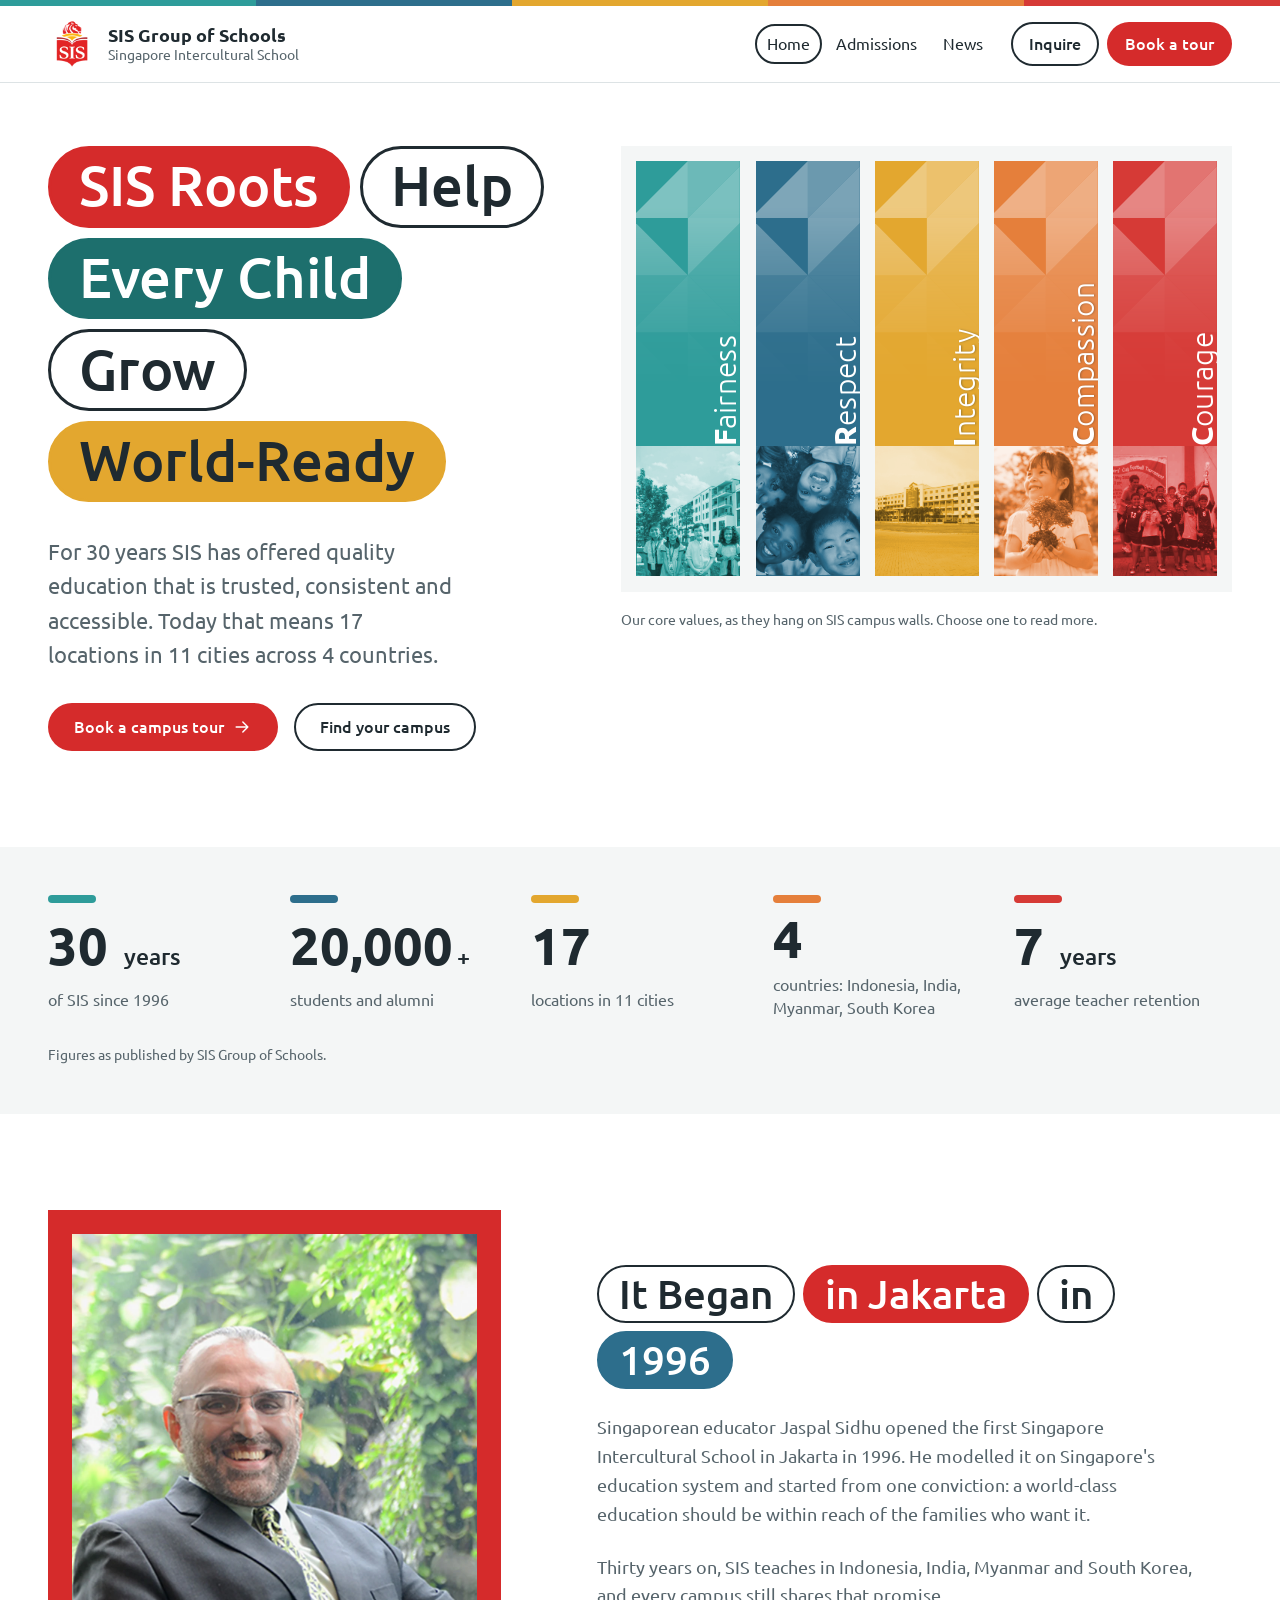
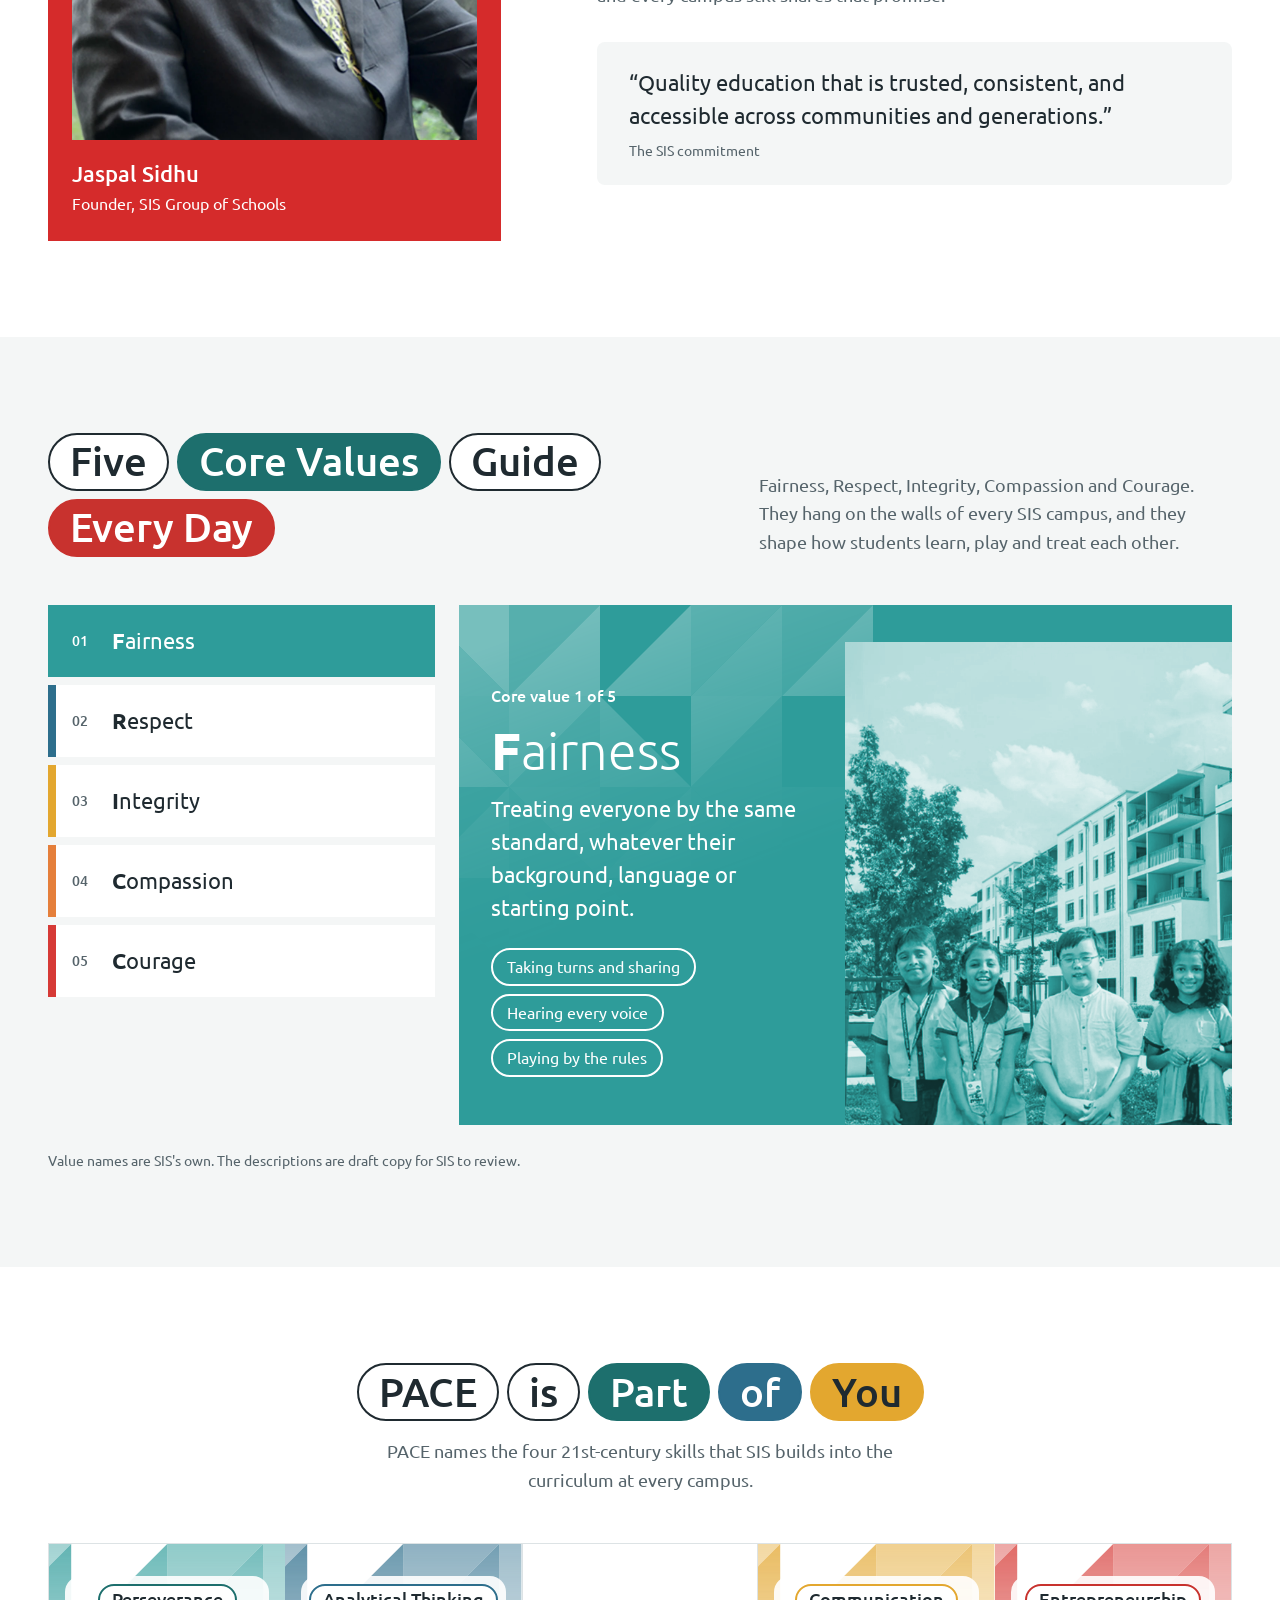
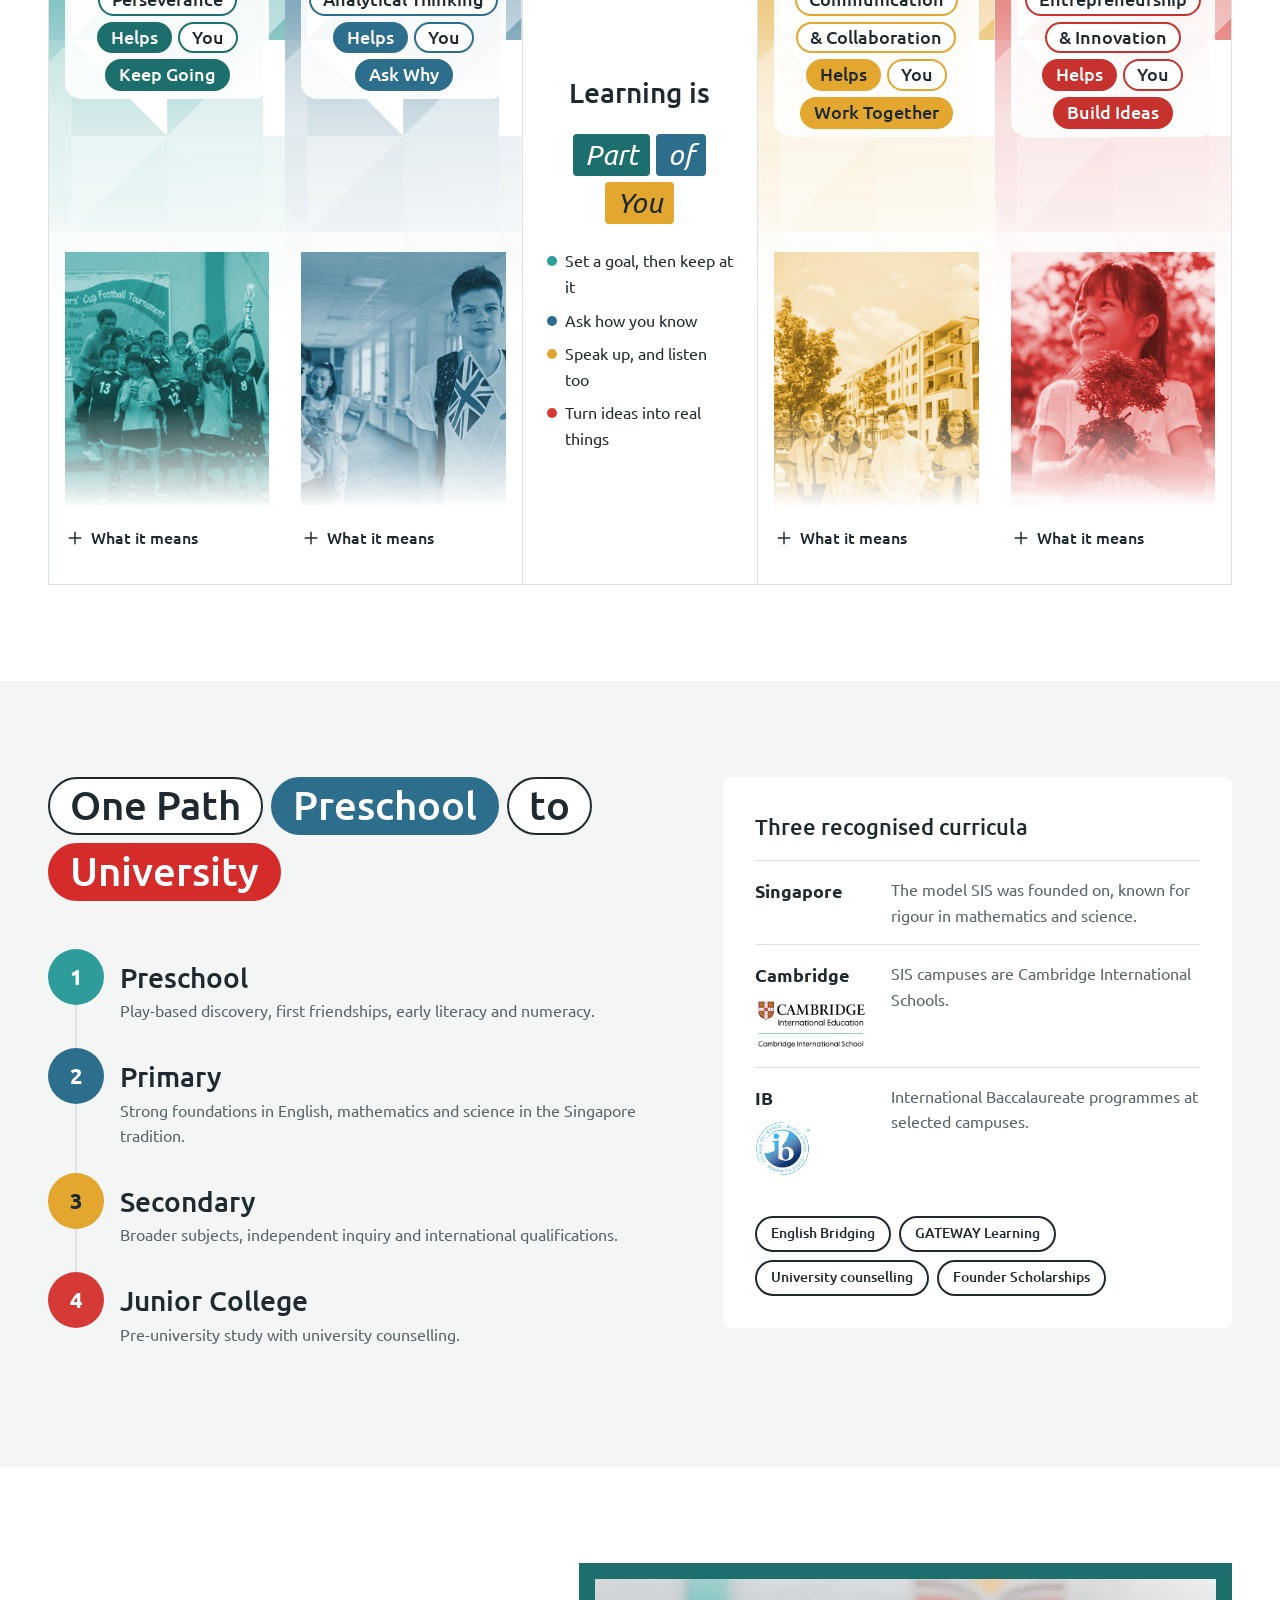
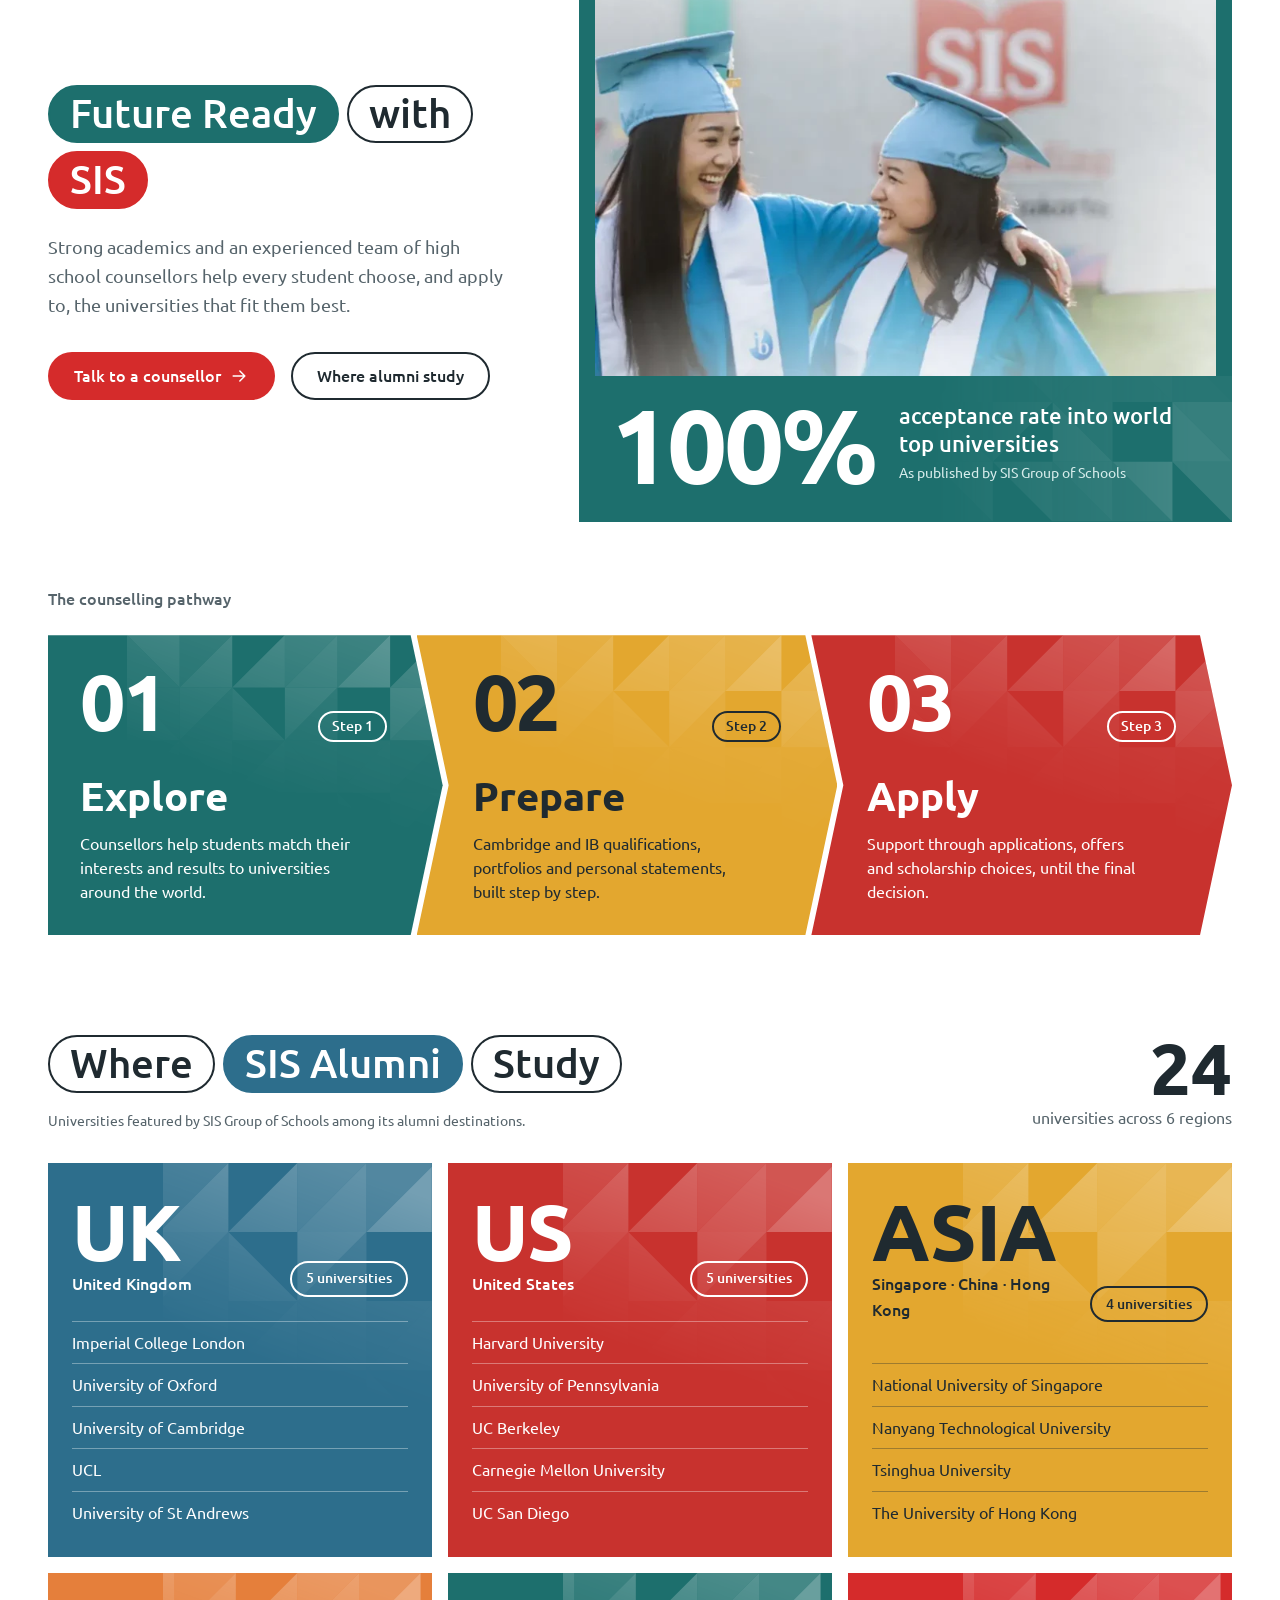
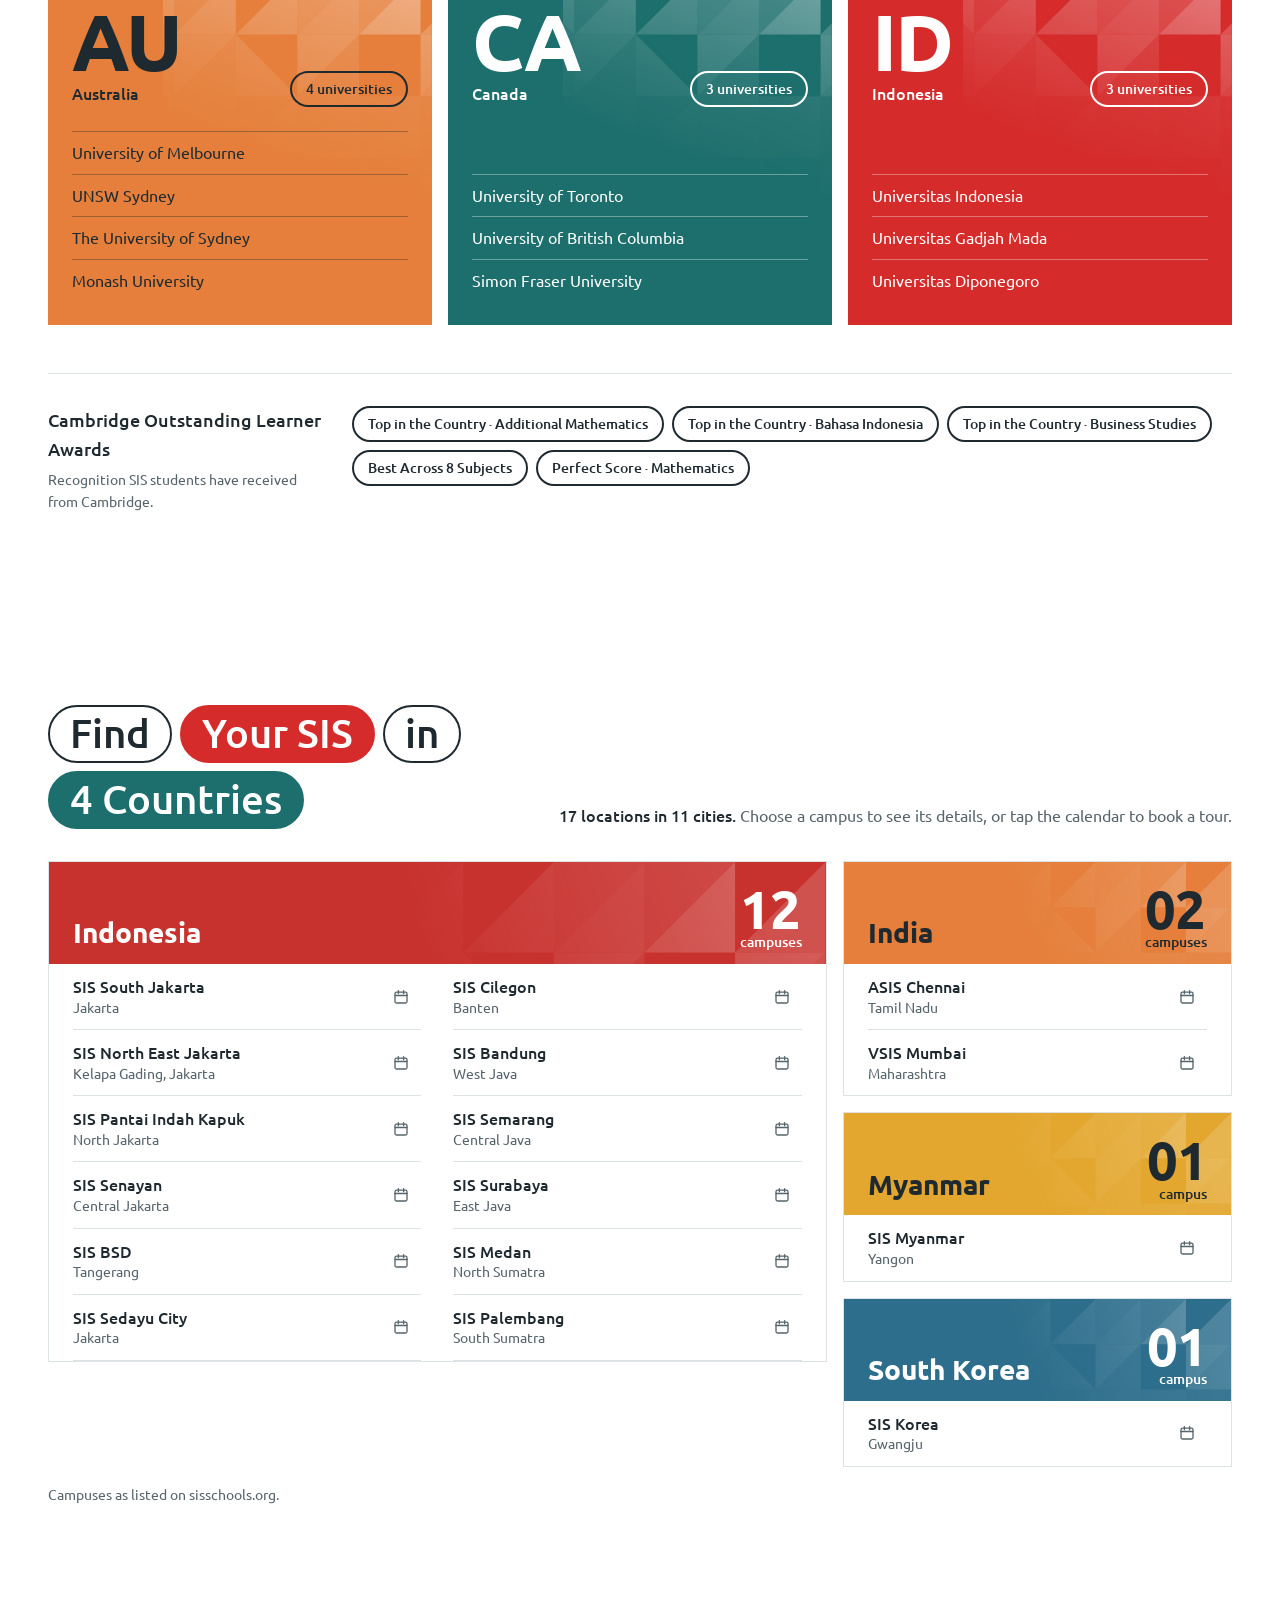
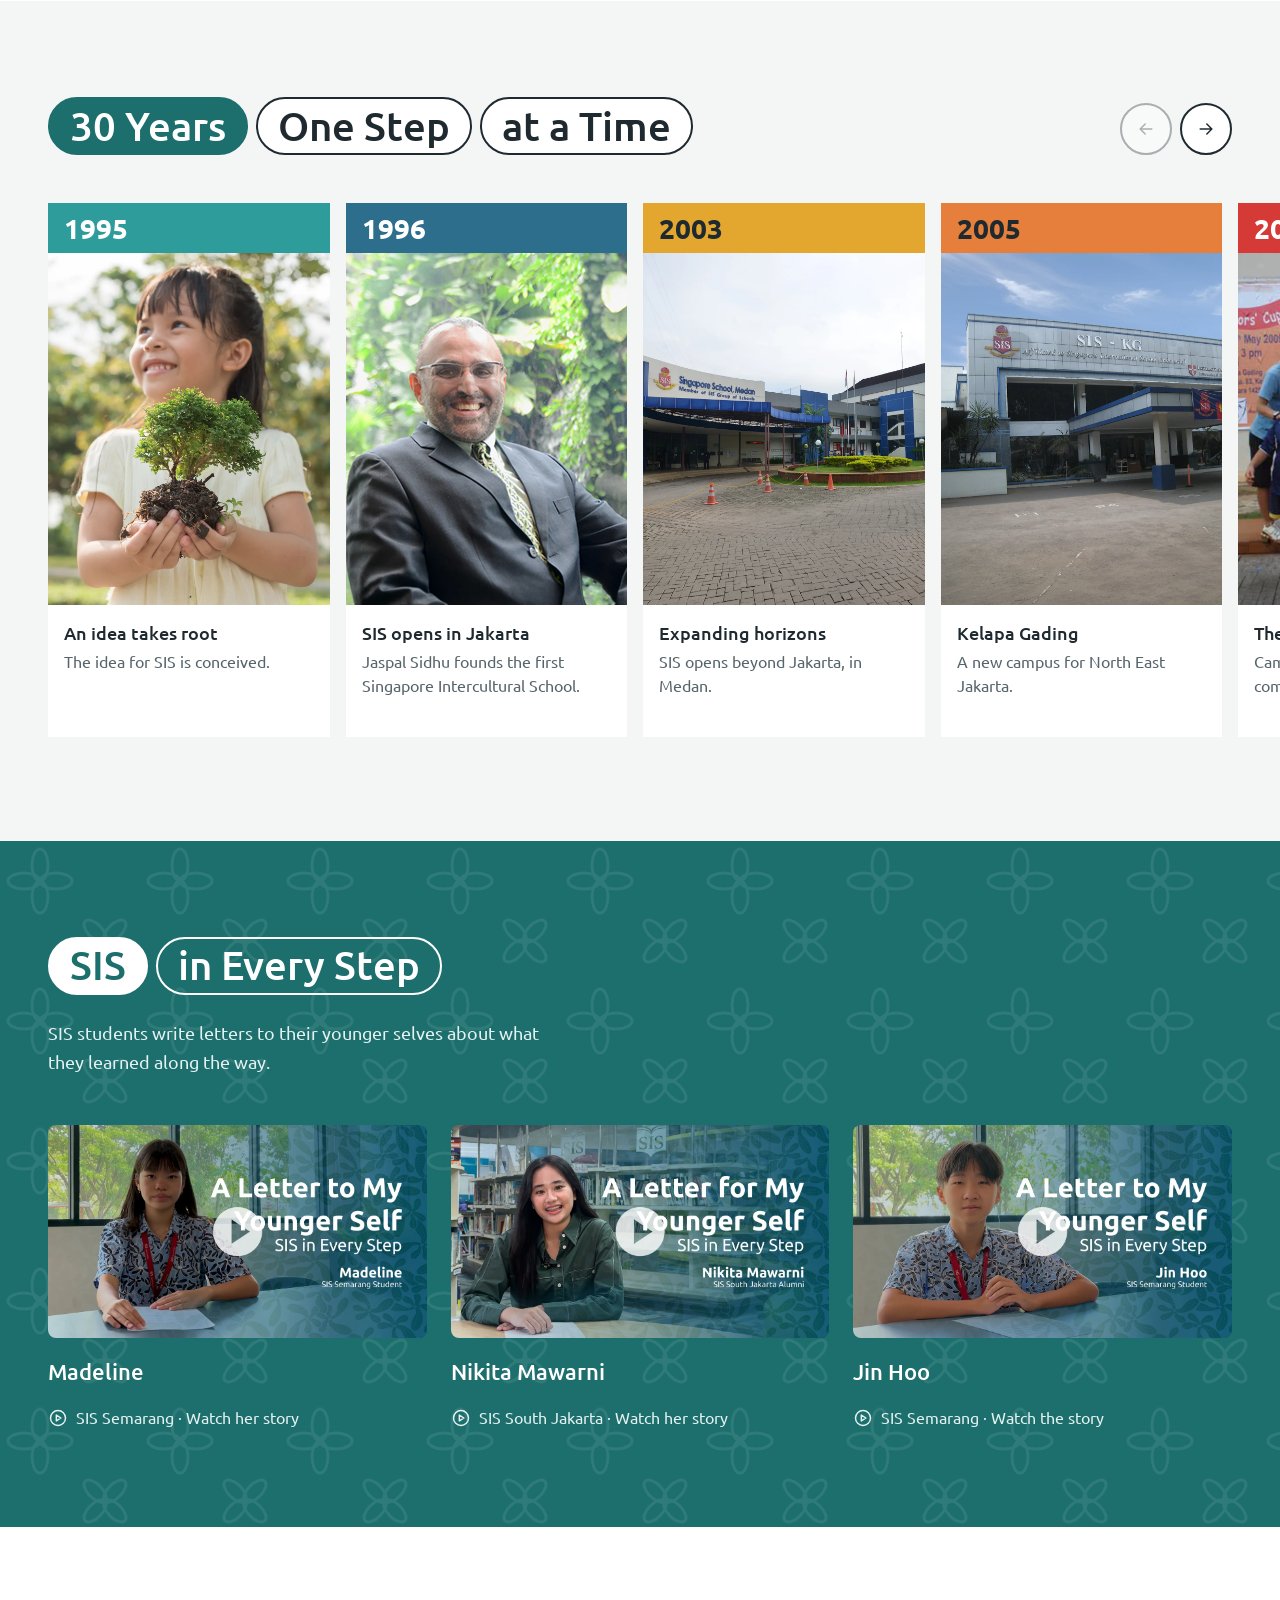
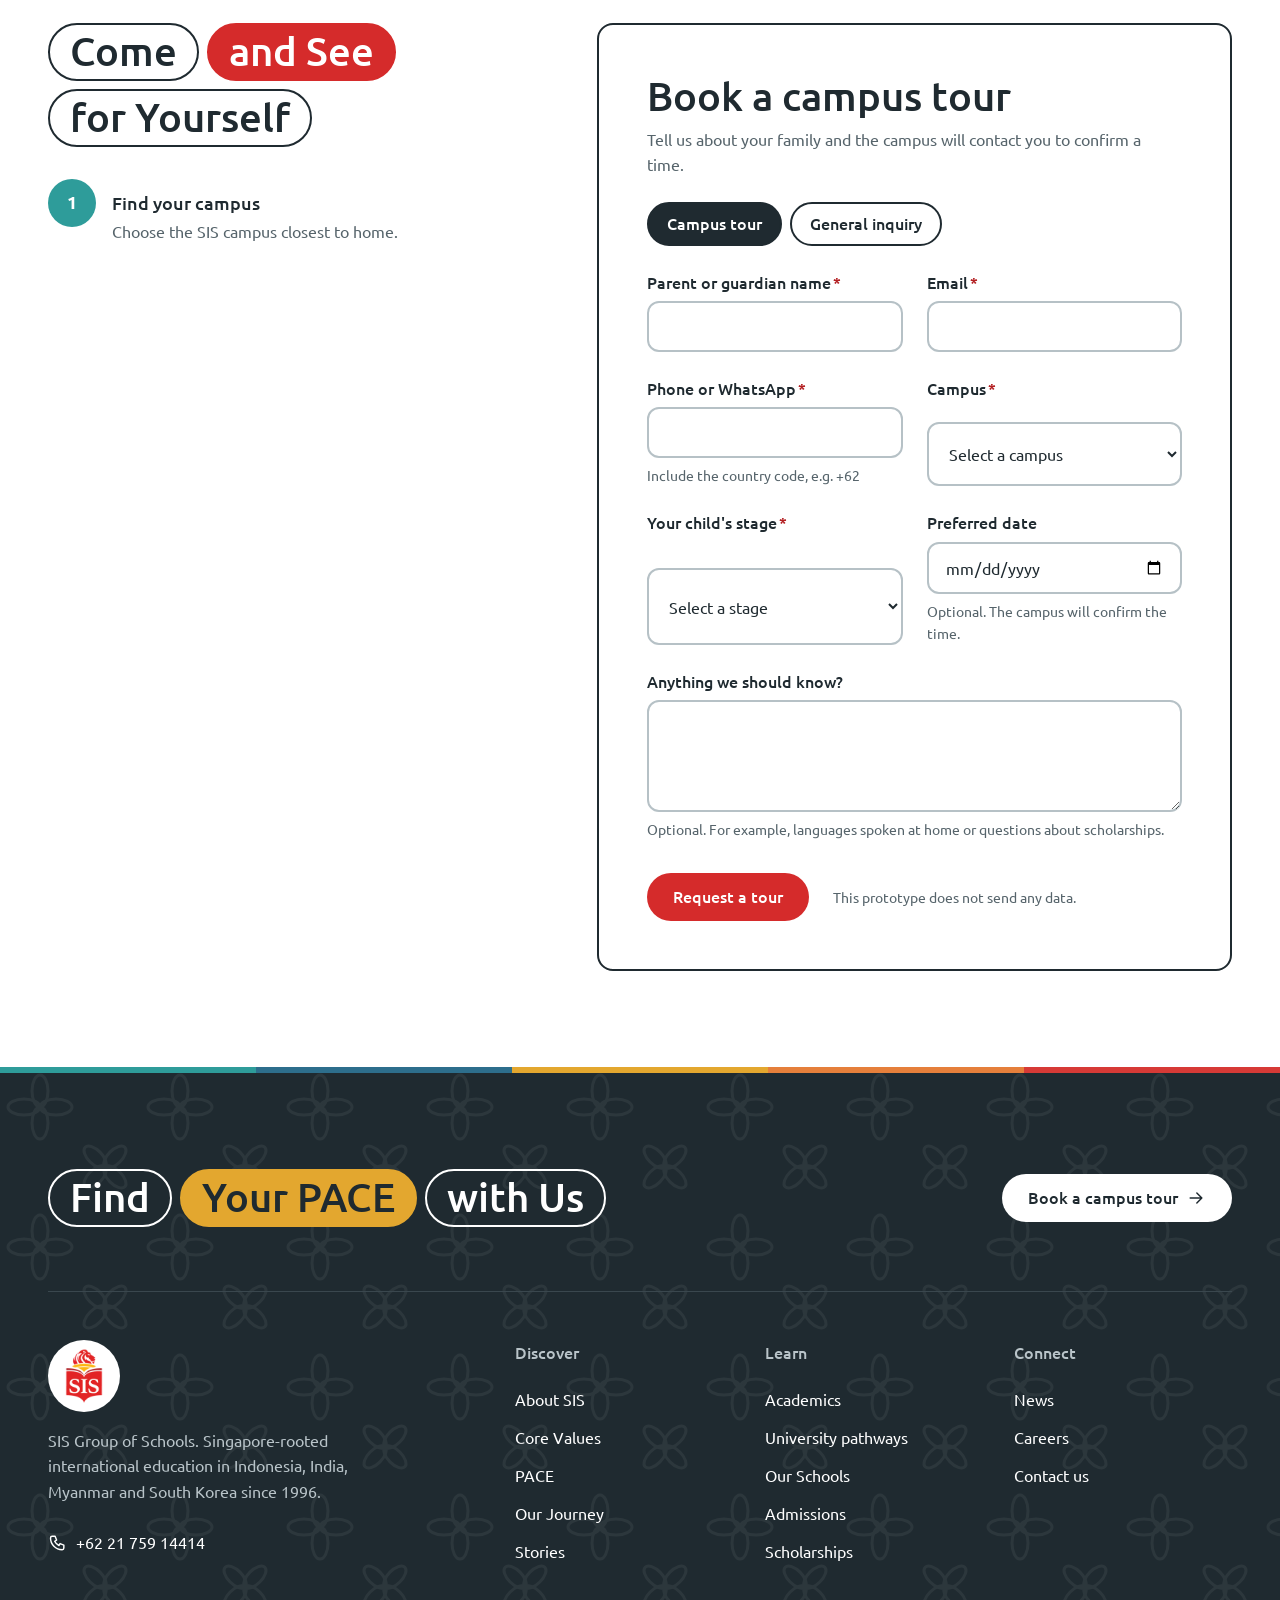
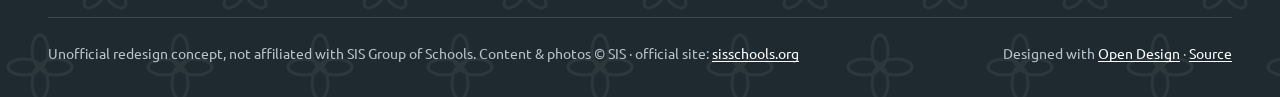
==== index.html @ 465a3dcc "SIS website redesign v2, designed with Open Design Static site exported from Open Design (https://gi" ====
<!doctype html>
<html lang="en"><head>
<meta charset="utf-8">
<meta name="robots" content="noindex">
<meta name="viewport" content="width=device-width, initial-scale=1">
<title>SIS Group of Schools · 30 years of Singapore-rooted learning</title>
<meta name="description" content="SIS Group of Schools: Singapore-rooted international education since 1996, across Indonesia, India, Myanmar and South Korea.">
<link rel="preconnect" href="https://fonts.googleapis.com">
<link rel="preconnect" href="https://fonts.gstatic.com" crossorigin="">
<link href="https://fonts.googleapis.com/css2?family=Ubuntu:wght@300;400;500;700&amp;display=swap" rel="stylesheet">
<link rel="stylesheet" href="assets/sis.css">
<link rel="stylesheet" href="assets/home.css">
</head>
<body class="no-js" data-page="home">
<a class="skip" href="#main">Skip to content</a>

<!-- defs: duotone filters, faceted mosaic, icons (one outlined family) -->
<svg width="0" height="0" style="position:absolute" aria-hidden="true" focusable="false">
  <defs>
    <filter id="duo-fairness" color-interpolation-filters="sRGB"><feColorMatrix type="matrix" values=".3 .59 .11 0 0 .3 .59 .11 0 0 .3 .59 .11 0 0 0 0 0 1 0"></feColorMatrix><feComponentTransfer><feFuncR type="table" tableValues="0.051 0.180 0.918"></feFuncR><feFuncG type="table" tableValues="0.171 0.612 0.961"></feFuncG><feFuncB type="table" tableValues="0.169 0.604 0.960"></feFuncB></feComponentTransfer></filter>
    <filter id="duo-respect" color-interpolation-filters="sRGB"><feColorMatrix type="matrix" values=".3 .59 .11 0 0 .3 .59 .11 0 0 .3 .59 .11 0 0 0 0 0 1 0"></feColorMatrix><feComponentTransfer><feFuncR type="table" tableValues="0.049 0.176 0.918"></feFuncR><feFuncG type="table" tableValues="0.121 0.431 0.943"></feFuncG><feFuncB type="table" tableValues="0.154 0.549 0.955"></feFuncB></feComponentTransfer></filter>
    <filter id="duo-integrity" color-interpolation-filters="sRGB"><feColorMatrix type="matrix" values=".3 .59 .11 0 0 .3 .59 .11 0 0 .3 .59 .11 0 0 0 0 0 1 0"></feColorMatrix><feComponentTransfer><feFuncR type="table" tableValues="0.249 0.890 0.989"></feFuncR><feFuncG type="table" tableValues="0.183 0.655 0.965"></feFuncG><feFuncB type="table" tableValues="0.052 0.184 0.918"></feFuncB></feComponentTransfer></filter>
    <filter id="duo-compassion" color-interpolation-filters="sRGB"><feColorMatrix type="matrix" values=".3 .59 .11 0 0 .3 .59 .11 0 0 .3 .59 .11 0 0 0 0 0 1 0"></feColorMatrix><feComponentTransfer><feFuncR type="table" tableValues="0.251 0.898 0.990"></feFuncR><feFuncG type="table" tableValues="0.139 0.498 0.950"></feFuncG><feFuncB type="table" tableValues="0.065 0.231 0.923"></feFuncB></feComponentTransfer></filter>
    <filter id="duo-courage" color-interpolation-filters="sRGB"><feColorMatrix type="matrix" values=".3 .59 .11 0 0 .3 .59 .11 0 0 .3 .59 .11 0 0 0 0 0 1 0"></feColorMatrix><feComponentTransfer><feFuncR type="table" tableValues="0.235 0.839 0.984"></feFuncR><feFuncG type="table" tableValues="0.064 0.227 0.923"></feFuncG><feFuncB type="table" tableValues="0.059 0.212 0.921"></feFuncB></feComponentTransfer></filter>
  </defs>
  <symbol id="facets" viewBox="0 0 240 160" preserveAspectRatio="xMidYMin slice">
    <polygon points="0,0 40,0 40,40" fill="currentColor" fill-opacity="0.87"></polygon>
    <polygon points="0,0 40,40 0,40" fill="currentColor" fill-opacity="0.62"></polygon>
    <polygon points="40,0 80,0 40,40" fill="currentColor" fill-opacity="0.48"></polygon>
    <polygon points="80,0 80,40 40,40" fill="currentColor" fill-opacity="0.83"></polygon>
    <polygon points="120,0 120,40 80,40" fill="currentColor" fill-opacity="0.77"></polygon>
    <polygon points="120,0 160,0 120,40" fill="currentColor" fill-opacity="0.59"></polygon>
    <polygon points="160,0 160,40 120,40" fill="currentColor" fill-opacity="0.73"></polygon>
    <polygon points="160,0 200,0 160,40" fill="currentColor" fill-opacity="0.50"></polygon>
    <polygon points="200,0 200,40 160,40" fill="currentColor" fill-opacity="0.96"></polygon>
    <polygon points="240,0 240,40 200,40" fill="currentColor" fill-opacity="0.62"></polygon>
    <polygon points="0,40 40,40 40,80" fill="currentColor" fill-opacity="0.59"></polygon>
    <polygon points="0,40 40,80 0,80" fill="currentColor" fill-opacity="0.78"></polygon>
    <polygon points="40,40 80,40 40,80" fill="currentColor" fill-opacity="0.74"></polygon>
    <polygon points="80,40 80,80 40,80" fill="currentColor" fill-opacity="0.48"></polygon>
    <polygon points="80,40 120,80 80,80" fill="currentColor" fill-opacity="0.65"></polygon>
    <polygon points="120,40 160,40 120,80" fill="currentColor" fill-opacity="0.79"></polygon>
    <polygon points="160,40 160,80 120,80" fill="currentColor" fill-opacity="0.44"></polygon>
    <polygon points="200,40 240,40 200,80" fill="currentColor" fill-opacity="0.77"></polygon>
    <polygon points="240,40 240,80 200,80" fill="currentColor" fill-opacity="0.62"></polygon>
    <polygon points="0,80 40,80 0,120" fill="currentColor" fill-opacity="0.29"></polygon>
    <polygon points="40,80 40,120 0,120" fill="currentColor" fill-opacity="0.51"></polygon>
    <polygon points="40,80 80,80 80,120" fill="currentColor" fill-opacity="0.52"></polygon>
    <polygon points="40,80 80,120 40,120" fill="currentColor" fill-opacity="0.40"></polygon>
    <polygon points="80,80 120,80 80,120" fill="currentColor" fill-opacity="0.37"></polygon>
    <polygon points="120,80 120,120 80,120" fill="currentColor" fill-opacity="0.52"></polygon>
    <polygon points="120,80 160,80 160,120" fill="currentColor" fill-opacity="0.42"></polygon>
    <polygon points="120,80 160,120 120,120" fill="currentColor" fill-opacity="0.44"></polygon>
    <polygon points="160,80 200,80 160,120" fill="currentColor" fill-opacity="0.34"></polygon>
    <polygon points="200,80 200,120 160,120" fill="currentColor" fill-opacity="0.36"></polygon>
    <polygon points="200,80 240,80 200,120" fill="currentColor" fill-opacity="0.27"></polygon>
    <polygon points="240,80 240,120 200,120" fill="currentColor" fill-opacity="0.23"></polygon>
    <polygon points="0,120 40,120 40,160" fill="currentColor" fill-opacity="0.22"></polygon>
    <polygon points="0,120 40,160 0,160" fill="currentColor" fill-opacity="0.17"></polygon>
    <polygon points="40,120 80,120 80,160" fill="currentColor" fill-opacity="0.24"></polygon>
    <polygon points="40,120 80,160 40,160" fill="currentColor" fill-opacity="0.29"></polygon>
    <polygon points="80,120 120,120 120,160" fill="currentColor" fill-opacity="0.13"></polygon>
    <polygon points="80,120 120,160 80,160" fill="currentColor" fill-opacity="0.21"></polygon>
    <polygon points="120,120 160,120 160,160" fill="currentColor" fill-opacity="0.18"></polygon>
    <polygon points="120,120 160,160 120,160" fill="currentColor" fill-opacity="0.26"></polygon>
    <polygon points="160,120 200,120 200,160" fill="currentColor" fill-opacity="0.15"></polygon>
    <polygon points="160,120 200,160 160,160" fill="currentColor" fill-opacity="0.27"></polygon>
    <polygon points="200,120 240,120 200,160" fill="currentColor" fill-opacity="0.26"></polygon>
    <polygon points="240,120 240,160 200,160" fill="currentColor" fill-opacity="0.18"></polygon>
  </symbol>
  <symbol id="i-arrow" viewBox="0 0 24 24"><path d="M5 12h14M13 6l6 6-6 6"></path></symbol>
  <symbol id="i-left" viewBox="0 0 24 24"><path d="M19 12H5M11 6l-6 6 6 6"></path></symbol>
  <symbol id="i-menu" viewBox="0 0 24 24"><path d="M4 7h16M4 12h16M4 17h16"></path></symbol>
  <symbol id="i-close" viewBox="0 0 24 24"><path d="M6 6l12 12M18 6L6 18"></path></symbol>
  <symbol id="i-plus" viewBox="0 0 24 24"><path d="M12 5v14M5 12h14"></path></symbol>
  <symbol id="i-search" viewBox="0 0 24 24"><circle cx="11" cy="11" r="6.5"></circle><path d="M20 20l-4.2-4.2"></path></symbol>
  <symbol id="i-play" viewBox="0 0 24 24"><circle cx="12" cy="12" r="9"></circle><path d="M10 8.5l5.5 3.5-5.5 3.5z"></path></symbol>
  <symbol id="i-alert" viewBox="0 0 24 24"><circle cx="12" cy="12" r="9"></circle><path d="M12 7.5v5.5M12 16.5v.01"></path></symbol>
  <symbol id="i-check" viewBox="0 0 24 24"><path d="M5 12.5l4.5 4.5L19 7.5"></path></symbol>
  <symbol id="i-phone" viewBox="0 0 24 24"><path d="M5 4h3.5l1.8 4.5-2.3 1.4a11 11 0 005.1 5.1l1.4-2.3L19 14.5V18a2 2 0 01-2 2A14 14 0 013 6a2 2 0 012-2z"></path></symbol>
  <symbol id="i-calendar" viewBox="0 0 24 24"><rect x="4" y="5.5" width="16" height="14.5" rx="2"></rect><path d="M4 10h16M8.5 3.5v4M15.5 3.5v4"></path></symbol>
  <symbol id="i-pin" viewBox="0 0 24 24"><path d="M12 21s-6.5-6-6.5-11a6.5 6.5 0 0113 0c0 5-6.5 11-6.5 11z"></path><circle cx="12" cy="10" r="2.3"></circle></symbol>
</svg>

<header class="site-header" id="top">
  <div class="stripe" aria-hidden="true"><span></span><span></span><span></span><span></span><span></span></div>
  <div class="wrap od-row bar">
    <a class="brand od-row od-fixed" href="#top" aria-label="SIS Group of Schools, home">
      <img src="assets/SIS-Logo-Website.png" width="150" height="150" alt="">
      <span class="od-stack" style="--od-gap:0">
        <span class="brand-name">SIS Group of Schools</span>
        <span class="brand-sub">Singapore Intercultural School</span>
      </span>
    </a>
    <span class="od-fill" aria-hidden="true"></span>
    <nav class="nav od-row" aria-label="Primary">
      <a href="index.html" data-nav="home">Home</a>
      <a href="admissions.html" data-nav="admissions">Admissions</a>
      <a href="news.html" data-nav="news">News</a>
    </nav>
    <div class="header-cta od-row od-fixed">
      <a class="btn btn-outline" href="contact.html">Inquire</a>
      <a class="btn btn-primary" href="#admissions" data-intent="tour">Book a tour</a>
      <button class="menu-btn" type="button" aria-label="Open menu" aria-expanded="false" aria-controls="drawer"><svg class="icon"><use href="#i-menu"></use></svg></button>
    </div>
  </div>
</header>

<div class="drawer" id="drawer" role="dialog" aria-modal="true" aria-label="Menu" hidden="">
  <button class="drawer-scrim" type="button" tabindex="-1" aria-label="Close menu"></button>
  <div class="drawer-panel">
    <div class="stripe" aria-hidden="true"><span></span><span></span><span></span><span></span><span></span></div>
    <div class="drawer-body">
      <div class="od-row">
        <span class="brand-name od-fill">Menu</span>
        <button class="icon-btn" type="button" data-close="" aria-label="Close menu"><svg class="icon"><use href="#i-close"></use></svg></button>
      </div>
      <nav aria-label="Mobile">
        <a href="index.html" data-nav="home">Home</a>
        <a href="admissions.html" data-nav="admissions">Admissions</a>
        <a href="news.html" data-nav="news">News</a>
        <a href="stories.html">Stories</a>
        <a href="scholarships.html">Scholarships</a>
        <a href="careers.html">Careers</a>
        <a href="contact.html">Contact</a>
      </nav>
      <div class="od-stack" style="--od-gap:12px">
        <a class="btn btn-primary" href="#admissions" data-intent="tour">Book a campus tour</a>
        <a class="btn btn-outline" href="contact.html">Make an inquiry</a>
      </div>
    </div>
  </div>
</div>

<main id="main">

  <!-- HERO: the campus facade -->
  <section class="hero" aria-labelledby="hero-title">
    <div class="wrap hero-grid">
      <div>
        
        <h1 id="hero-title" class="h-pills pills reveal" style="--d:1">
          <span class="pill f red">SIS Roots</span>
          <span class="pill o">Help</span>
          <span class="pill f fair">Every Child</span>
          <span class="pill o">Grow</span>
          <span class="pill f intg">World-Ready</span>
        </h1>
        <p class="intro reveal" style="--d:2">For 30 years SIS has offered quality education that is trusted, consistent and accessible. Today that means 17 locations in 11 cities across 4 countries.</p>
        <div class="hero-actions od-cluster reveal" style="--d:3">
          <a class="btn btn-primary" href="#admissions" data-intent="tour">Book a campus tour <svg class="icon" aria-hidden="true"><use href="#i-arrow"></use></svg></a>
          <a class="btn btn-outline" href="#campuses">Find your campus</a>
        </div>
      </div>
      <div>
        <nav class="facade" aria-label="Our five core values">
          <a class="banner" href="#values" data-c="fairness" data-value="fairness" style="--i:0"><svg class="facets" aria-hidden="true"><use href="#facets"></use></svg><span class="label"><b>F</b>airness</span><span class="shot"><img class="od-media od-media-cover duo" style="--od-ratio:4/5" src="assets/j-2021-expanding-to-india.webp" width="1080" height="1350" alt=""><img class="od-media od-media-cover color" style="--od-ratio:4/5" src="assets/j-2021-expanding-to-india.webp" width="1080" height="1350" alt=""></span></a>
          <a class="banner" href="#values" data-c="respect" data-value="respect" style="--i:1"><svg class="facets" aria-hidden="true"><use href="#facets"></use></svg><span class="label"><b>R</b>espect</span><span class="shot"><img class="od-media od-media-cover duo" style="--od-ratio:4/5" src="assets/n-international-school-students.webp" width="1928" height="1448" alt=""><img class="od-media od-media-cover color" style="--od-ratio:4/5" src="assets/n-international-school-students.webp" width="1928" height="1448" alt=""></span></a>
          <a class="banner" href="#values" data-c="integrity" data-value="integrity" style="--i:2"><svg class="facets" aria-hidden="true"><use href="#facets"></use></svg><span class="label"><b>I</b>ntegrity</span><span class="shot"><img class="od-media od-media-cover duo" style="--od-ratio:4/5" src="assets/j-2004-compassion.webp" width="1080" height="1350" alt=""><img class="od-media od-media-cover color" style="--od-ratio:4/5" src="assets/j-2004-compassion.webp" width="1080" height="1350" alt=""></span></a>
          <a class="banner" href="#values" data-c="compassion" data-value="compassion" style="--i:3"><svg class="facets" aria-hidden="true"><use href="#facets"></use></svg><span class="label"><b>C</b>ompassion</span><span class="shot"><img class="od-media od-media-cover duo" style="--od-ratio:4/5" src="assets/j-1995-conception.webp" width="1080" height="1350" alt=""><img class="od-media od-media-cover color" style="--od-ratio:4/5" src="assets/j-1995-conception.webp" width="1080" height="1350" alt=""></span></a>
          <a class="banner" href="#values" data-c="courage" data-value="courage" style="--i:4"><svg class="facets" aria-hidden="true"><use href="#facets"></use></svg><span class="label"><b>C</b>ourage</span><span class="shot"><img class="od-media od-media-cover duo" style="--od-ratio:4/5" src="assets/j-2007-first-sis-olympics.webp" width="1080" height="1350" alt=""><img class="od-media od-media-cover color" style="--od-ratio:4/5" src="assets/j-2007-first-sis-olympics.webp" width="1080" height="1350" alt=""></span></a>
        </nav>
        <p class="facade-cap">Our core values, as they hang on SIS campus walls. Choose one to read more.</p>
      </div>
    </div>
  </section>

  <!-- STATS -->
  <section class="stats" aria-label="SIS at a glance">
    <div class="wrap">
      <div class="od-grid">
        <div class="stat od-stat reveal" data-c="fairness"><span class="bar"></span><span class="stat-num">30 <small>years</small></span><span class="stat-label">of SIS since 1996</span></div>
        <div class="stat od-stat reveal" data-c="respect" style="--d:1"><span class="bar"></span><span class="stat-num">20,000<small>+</small></span><span class="stat-label">students and alumni</span></div>
        <div class="stat od-stat reveal" data-c="integrity" style="--d:2"><span class="bar"></span><span class="stat-num">17</span><span class="stat-label">locations in 11 cities</span></div>
        <div class="stat od-stat reveal" data-c="compassion" style="--d:3"><span class="bar"></span><span class="stat-num">4</span><span class="stat-label">countries: Indonesia, India, Myanmar, South Korea</span></div>
        <div class="stat od-stat reveal" data-c="courage" style="--d:4"><span class="bar"></span><span class="stat-num">7 <small>years</small></span><span class="stat-label">average teacher retention</span></div>
      </div>
      <p class="stats-note">Figures as published by SIS Group of Schools.</p>
    </div>
  </section>

  <!-- STORY -->
  <section class="section story" id="story" aria-labelledby="story-title">
    <div class="wrap story-grid">
      <figure class="founder reveal">
        <img class="od-media" src="assets/j-1996-jaspal-sidhu.webp" width="1080" height="1350" alt="SIS founder Jaspal Sidhu" loading="lazy">
        <figcaption><b>Jaspal Sidhu</b>Founder, SIS Group of Schools</figcaption>
      </figure>
      <div>
        <h2 id="story-title" class="h-sub pills reveal">
          <span class="pill o">It Began</span>
          <span class="pill f red">in Jakarta</span>
          <span class="pill o">in</span>
          <span class="pill f resp">1996</span>
        </h2>
        <p class="reveal" style="--d:1">Singaporean educator Jaspal Sidhu opened the first Singapore Intercultural School in Jakarta in 1996. He modelled it on Singapore's education system and started from one conviction: a world-class education should be within reach of the families who want it.</p>
        <p class="reveal" style="--d:2">Thirty years on, SIS teaches in Indonesia, India, Myanmar and South Korea, and every campus still shares that promise.</p>
        <blockquote class="quote reveal" style="--d:3">“Quality education that is trusted, consistent, and accessible across communities and generations.”<cite>The SIS commitment</cite></blockquote>
      </div>
    </div>
  </section>

  <!-- CORE VALUES -->
  <section class="section values" id="values" aria-labelledby="values-title">
    <div class="wrap">
      <div class="values-head">
        <h2 id="values-title" class="h-sub pills reveal">
          <span class="pill o">Five</span>
          <span class="pill f fair">Core Values</span>
          <span class="pill o">Guide</span>
          <span class="pill f cour">Every Day</span>
        </h2>
        <p class="reveal" style="--d:1">Fairness, Respect, Integrity, Compassion and Courage. They hang on the walls of every SIS campus, and they shape how students learn, play and treat each other.</p>
      </div>
      <div class="values-body">
        <div class="vtabs" role="tablist" aria-label="Core values" aria-orientation="vertical">
          <button class="vtab" role="tab" id="t-fairness" data-c="fairness" data-value="fairness" aria-controls="vpanel" aria-selected="true"><span class="n">01</span><span><b>F</b>airness</span></button>
          <button class="vtab" role="tab" id="t-respect" data-c="respect" data-value="respect" aria-controls="vpanel" aria-selected="false" tabindex="-1"><span class="n">02</span><span><b>R</b>espect</span></button>
          <button class="vtab" role="tab" id="t-integrity" data-c="integrity" data-value="integrity" aria-controls="vpanel" aria-selected="false" tabindex="-1"><span class="n">03</span><span><b>I</b>ntegrity</span></button>
          <button class="vtab" role="tab" id="t-compassion" data-c="compassion" data-value="compassion" aria-controls="vpanel" aria-selected="false" tabindex="-1"><span class="n">04</span><span><b>C</b>ompassion</span></button>
          <button class="vtab" role="tab" id="t-courage" data-c="courage" data-value="courage" aria-controls="vpanel" aria-selected="false" tabindex="-1"><span class="n">05</span><span><b>C</b>ourage</span></button>
        </div>
        <div class="vpanel" id="vpanel" role="tabpanel" aria-labelledby="t-fairness" tabindex="0" data-c="fairness">
          <svg class="facets" aria-hidden="true"><use href="#facets"></use></svg>
          <div class="vtext">
            <p class="kicker" data-v="kicker">Core value 1 of 5</p>
            <h3 data-v="title"><b>F</b>airness</h3>
            <p class="body" data-v="body"></p>
            <ul data-v="looks" aria-label="What it looks like"></ul>
          </div>
          <div class="vphoto"><img class="od-media od-media-cover duo" data-v="img" style="--od-ratio:4/5" src="assets/j-2021-expanding-to-india.webp" width="1080" height="1350" alt=""></div>
        </div>
      </div>
      <p class="copy-note">Value names are SIS's own. The descriptions are draft copy for SIS to review.</p>
    </div>
  </section>

  <!-- PACE: the Feelings wall, applied to learning outcomes -->
  <section class="section" id="pace" aria-labelledby="pace-title">
    <div class="wrap">
      <div class="pace-head">
        <h2 id="pace-title" class="h-sub pills reveal" style="justify-content:center">
          <span class="pill o">PACE</span>
          <span class="pill o">is</span>
          <span class="pill f fair">Part</span>
          <span class="pill f resp">of</span>
          <span class="pill f intg">You</span>
        </h2>
        <p class="reveal" style="--d:1">PACE names the four 21st-century skills that SIS builds into the curriculum at every campus.</p>
      </div>

      <div class="wall">
        <article class="wcol reveal" data-c="fairness">
          <svg class="facets" aria-hidden="true"><use href="#facets"></use></svg>
          <h3 class="pills"><span class="pill o">Perseverance</span><span class="pill f">Helps</span><span class="pill o">You</span><span class="pill f">Keep Going</span></h3>
          <figure><img class="od-media od-media-cover duo" style="--od-ratio:4/5" src="assets/j-2007-first-sis-olympics.webp" width="1080" height="1350" alt="SIS students celebrating with a football trophy" loading="lazy"></figure>
          <details><summary><svg class="icon" aria-hidden="true"><use href="#i-plus"></use></svg>What it means</summary><p>Students set goals, work steadily towards them and use feedback to improve.</p></details>
        </article>
        <article class="wcol reveal" data-c="respect" style="--d:1">
          <svg class="facets" aria-hidden="true"><use href="#facets"></use></svg>
          <h3 class="pills"><span class="pill o">Analytical Thinking</span><span class="pill f">Helps</span><span class="pill o">You</span><span class="pill f">Ask Why</span></h3>
          <figure><img class="od-media od-media-cover duo" style="--od-ratio:4/5" src="assets/n-cambridge-curriculum.webp" width="1928" height="1448" alt="A student holding a small flag in a school corridor" loading="lazy"></figure>
          <details><summary><svg class="icon" aria-hidden="true"><use href="#i-plus"></use></svg>What it means</summary><p>Students weigh different perspectives, then test their ideas against evidence.</p></details>
        </article>
        <div class="wcenter reveal" style="--d:2">
          <p class="title">Learning is</p>
          <p class="pills"><span class="pill f fair">Part</span><span class="pill f resp">of</span><span class="pill f intg">You</span></p>
          <ul>
            <li data-c="fairness"><i></i>Set a goal, then keep at it</li>
            <li data-c="respect"><i></i>Ask how you know</li>
            <li data-c="integrity"><i></i>Speak up, and listen too</li>
            <li data-c="courage"><i></i>Turn ideas into real things</li>
          </ul>
        </div>
        <article class="wcol reveal" data-c="integrity" style="--d:3">
          <svg class="facets" aria-hidden="true"><use href="#facets"></use></svg>
          <h3 class="pills"><span class="pill o">Communication</span><span class="pill o">&amp; Collaboration</span><span class="pill f">Helps</span><span class="pill o">You</span><span class="pill f">Work Together</span></h3>
          <figure><img class="od-media od-media-cover duo" style="--od-ratio:4/5" src="assets/j-2021-expanding-to-india.webp" width="1080" height="1350" alt="Four SIS students standing together outside their campus" loading="lazy"></figure>
          <details><summary><svg class="icon" aria-hidden="true"><use href="#i-plus"></use></svg>What it means</summary><p>Students express ideas clearly, in more than one language, and contribute to a team.</p></details>
        </article>
        <article class="wcol reveal" data-c="courage" style="--d:4">
          <svg class="facets" aria-hidden="true"><use href="#facets"></use></svg>
          <h3 class="pills"><span class="pill o">Entrepreneurship</span><span class="pill o">&amp; Innovation</span><span class="pill f">Helps</span><span class="pill o">You</span><span class="pill f">Build Ideas</span></h3>
          <figure><img class="od-media od-media-cover duo" style="--od-ratio:4/5" src="assets/j-1995-conception.webp" width="1080" height="1350" alt="A young student holding a small tree in her hands" loading="lazy"></figure>
          <details><summary><svg class="icon" aria-hidden="true"><use href="#i-plus"></use></svg>What it means</summary><p>Students use design thinking to spot real problems and prototype solutions.</p></details>
        </article>
      </div>
    </div>
  </section>

  <!-- ACADEMICS -->
  <section class="section acad" id="academics" aria-labelledby="acad-title">
    <div class="wrap acad-grid">
      <div>
        <h2 id="acad-title" class="h-sub pills reveal">
          <span class="pill o">One Path</span>
          <span class="pill f resp">Preschool</span>
          <span class="pill o">to</span>
          <span class="pill f red">University</span>
        </h2>
        <ol class="path">
          <li class="reveal" data-c="fairness"><span class="dot">1</span><div><h3>Preschool</h3><p>Play-based discovery, first friendships, early literacy and numeracy.</p></div></li>
          <li class="reveal" data-c="respect" style="--d:1"><span class="dot">2</span><div><h3>Primary</h3><p>Strong foundations in English, mathematics and science in the Singapore tradition.</p></div></li>
          <li class="reveal" data-c="integrity" style="--d:2"><span class="dot">3</span><div><h3>Secondary</h3><p>Broader subjects, independent inquiry and international qualifications.</p></div></li>
          <li class="reveal" data-c="courage" style="--d:3"><span class="dot">4</span><div><h3>Junior College</h3><p>Pre-university study with university counselling.</p></div></li>
        </ol>
      </div>
      <div class="curric reveal" style="--d:2">
        <h3>Three recognised curricula</h3>
        <dl>
          <div class="row"><dt>Singapore</dt><dd>The model SIS was founded on, known for rigour in mathematics and science.</dd></div>
          <div class="row"><dt><span>Cambridge</span><img class="mark" src="assets/logo-cambridge.png" width="615" height="290" alt="Cambridge International School" loading="lazy"></dt><dd>SIS campuses are Cambridge International Schools.</dd></div>
          <div class="row"><dt><span>IB</span><img class="mark mark-ib" src="assets/logo-ib.png" width="396" height="388" alt="IB World School" loading="lazy"></dt><dd>International Baccalaureate programmes at selected campuses.</dd></div>
        </dl>
        <div class="chips od-cluster">
          <span class="chip">English Bridging</span>
          <span class="chip">GATEWAY Learning</span>
          <span class="chip">University counselling</span>
          <span class="chip">Founder Scholarships</span>
        </div>
      </div>
    </div>
  </section>

  <!-- UNIVERSITY -->
  <section class="section" id="university" aria-labelledby="uni-title">
    <div class="wrap">
      <div class="uni-top">
        <div>
          <h2 id="uni-title" class="h-sub pills reveal">
            <span class="pill f fair">Future Ready</span>
            <span class="pill o">with</span>
            <span class="pill f red">SIS</span>
          </h2>
          <p class="intro reveal" style="--d:1">Strong academics and an experienced team of high school counsellors help every student choose, and apply to, the universities that fit them best.</p>
          <div class="uni-actions od-cluster reveal" style="--d:2">
            <a class="btn btn-primary" href="contact.html">Talk to a counsellor <svg class="icon" aria-hidden="true"><use href="#i-arrow"></use></svg></a>
            <a class="btn btn-outline" href="#uni-destinations">Where alumni study</a>
          </div>
        </div>
        <figure class="grad-poster reveal" style="--d:1">
          <div class="photo">
            <img class="od-media" src="assets/grads.webp" width="783" height="500" alt="Two SIS graduates in caps and gowns laughing together at graduation" loading="lazy">
          </div>
          <figcaption class="band">
            <svg class="facets" aria-hidden="true"><use href="#facets"></use></svg>
            <span class="num">100%</span>
            <span class="cap od-stack"><b>acceptance rate into world top universities</b><small>As published by SIS Group of Schools</small></span>
          </figcaption>
        </figure>
      </div>

      <div class="uni-path">
        <p class="uni-path-head reveal">The counselling pathway</p>
        <ol class="uni-steps">
          <li class="reveal" data-c="fairness"><svg class="facets" aria-hidden="true"><use href="#facets"></use></svg><div class="top"><span class="n" aria-hidden="true">01</span><span class="k">Step 1</span></div><h3>Explore</h3><p>Counsellors help students match their interests and results to universities around the world.</p></li>
          <li class="reveal" data-c="integrity" style="--d:1"><svg class="facets" aria-hidden="true"><use href="#facets"></use></svg><div class="top"><span class="n" aria-hidden="true">02</span><span class="k">Step 2</span></div><h3>Prepare</h3><p>Cambridge and IB qualifications, portfolios and personal statements, built step by step.</p></li>
          <li class="reveal" data-c="courage" style="--d:2"><svg class="facets" aria-hidden="true"><use href="#facets"></use></svg><div class="top"><span class="n" aria-hidden="true">03</span><span class="k">Step 3</span></div><h3>Apply</h3><p>Support through applications, offers and scholarship choices, until the final decision.</p></li>
        </ol>
      </div>

      <div class="dest" id="uni-destinations">
        <div class="dest-head">
          <div>
            <h3 class="h-sub pills reveal">
              <span class="pill o">Where</span>
              <span class="pill f resp">SIS Alumni</span>
              <span class="pill o">Study</span>
            </h3>
            <p class="reveal" style="--d:1">Universities featured by SIS Group of Schools among its alumni destinations.</p>
          </div>
          <div class="dest-total od-stat reveal" style="--d:2">
            <span class="num" id="uni-total"></span>
            <span class="cap" id="uni-total-cap"></span>
          </div>
        </div>
        <ul class="regions" id="uni-regions"></ul>
      </div>

      <div class="awards reveal">
        <div>
          <h3>Cambridge Outstanding Learner Awards</h3>
          <p>Recognition SIS students have received from Cambridge.</p>
        </div>
        <div class="chips od-cluster" style="margin:0">
          <span class="chip">Top in the Country · Additional Mathematics</span>
          <span class="chip">Top in the Country · Bahasa Indonesia</span>
          <span class="chip">Top in the Country · Business Studies</span>
          <span class="chip">Best Across 8 Subjects</span>
          <span class="chip">Perfect Score · Mathematics</span>
        </div>
      </div>
    </div>
  </section>

  <!-- CAMPUSES -->
  <section class="section" id="campuses" aria-labelledby="camp-title">
    <div class="wrap">
      <div class="dir-head">
        <h2 id="camp-title" class="h-sub pills reveal">
          <span class="pill o">Find</span>
          <span class="pill f red">Your SIS</span>
          <span class="pill o">in</span>
          <span class="pill f fair">4 Countries</span>
        </h2>
        <p class="reveal"><b>17 locations in 11 cities.</b> Choose a campus to see its details, or tap the calendar to book a tour.</p>
      </div>
      <div class="dir" id="campus-grid"></div>
      <p class="dir-note">Campuses as listed on sisschools.org.</p>
    </div>
  </section>

  <!-- JOURNEY -->
  <section class="section journey" id="journey" aria-labelledby="journey-title">
    <div class="wrap journey-head">
      <h2 id="journey-title" class="h-sub pills reveal">
        <span class="pill f fair">30 Years</span>
        <span class="pill o">One Step</span>
        <span class="pill o">at a Time</span>
      </h2>
      <div class="rail-ctrl od-row">
        <button class="round-btn" type="button" id="rail-prev" aria-label="Earlier moments" aria-controls="journey-rail"><svg class="icon"><use href="#i-left"></use></svg></button>
        <button class="round-btn" type="button" id="rail-next" aria-label="Later moments" aria-controls="journey-rail"><svg class="icon"><use href="#i-arrow"></use></svg></button>
      </div>
    </div>
    <ol class="od-rail journey-rail" id="journey-rail" tabindex="0" aria-label="SIS timeline, 1995 to 2025"></ol>
  </section>

  <!-- STORIES -->
  <section class="section stories" aria-labelledby="stories-title">
    <div class="petals-bg" aria-hidden="true"></div>
    <div class="wrap" style="position:relative">
      <h2 id="stories-title" class="h-sub pills reveal">
        <span class="pill f">SIS</span>
        <span class="pill o">in Every Step</span>
      </h2>
      <p class="intro reveal" style="--d:1">SIS students write letters to their younger selves about what they learned along the way.</p>
      <ul class="story-list">
        <li class="reveal"><a class="story-card" href="stories.html#madeline">
          <span class="thumb"><img class="od-media" src="assets/Madeline-SIS-in-Every-Step.webp" width="2319" height="1305" alt="Video: Madeline, SIS Semarang student, reads a letter to her younger self" loading="lazy"></span>
          <span class="who">Madeline</span>
          <span class="story-meta"><svg class="icon" aria-hidden="true"><use href="#i-play"></use></svg>SIS Semarang · Watch her story</span>
        </a></li>
        <li class="reveal" style="--d:1"><a class="story-card" href="stories.html#nikita-mawarni">
          <span class="thumb"><img class="od-media" src="assets/Nikita-Mawarni-SIS-in-Every-Step.webp" width="2319" height="1305" alt="Video: Nikita Mawarni's SIS in Every Step story" loading="lazy"></span>
          <span class="who">Nikita Mawarni</span>
          <span class="story-meta"><svg class="icon" aria-hidden="true"><use href="#i-play"></use></svg>SIS South Jakarta · Watch her story</span>
        </a></li>
        <li class="reveal" style="--d:2"><a class="story-card" href="stories.html#jin-hoo">
          <span class="thumb"><img class="od-media" src="assets/Jin-Hoo-SIS-in-Every-Step.webp" width="2319" height="1305" alt="Video: Jin Hoo's SIS in Every Step story" loading="lazy"></span>
          <span class="who">Jin Hoo</span>
          <span class="story-meta"><svg class="icon" aria-hidden="true"><use href="#i-play"></use></svg>SIS Semarang · Watch the story</span>
        </a></li>
      </ul>
    </div>
  </section>

  <!-- ADMISSIONS -->
  <section class="section" id="admissions" aria-labelledby="adm-title">
    <div class="wrap adm-grid">
      <div>
        <h2 id="adm-title" class="h-sub pills reveal">
          <span class="pill o">Come</span>
          <span class="pill f red">and See</span>
          <span class="pill o">for Yourself</span>
        </h2>
        <ol class="steps">
          <li class="reveal" data-c="fairness"><span class="num">1</span><div><h3>Find your campus</h3><p>Choose the SIS campus closest to home.</p></div></li>
          <li class="reveal" data-c="respect" style="--d:1"><span class="num">2</span><div><h3>Visit</h3><p>Book a campus tour or join an open house.</p></div></li>
          <li class="reveal" data-c="integrity" style="--d:2"><span class="num">3</span><div><h3>Apply online</h3><p>Submit your application through the SIS online admissions platform.</p></div></li>
          <li class="reveal" data-c="courage" style="--d:3"><span class="num">4</span><div><h3>Ask about support</h3><p>Founder Scholarships are offered at selected campuses.</p></div></li>
        </ol>
      </div>

      <div class="form-card reveal" style="--d:2">
        <form id="tour-form" novalidate="">
          <h3 id="form-title">Book a campus tour</h3>
          <p class="sub" id="form-sub">Tell us about your family and the campus will contact you to confirm a time.</p>
          <div class="err-summary" id="err-summary" tabindex="-1" role="alert"><b>Please check these details:</b><ul></ul></div>
          <div class="intent od-cluster" role="group" aria-label="Request type">
            <button type="button" class="fbtn" data-intent-btn="tour" aria-pressed="true">Campus tour</button>
            <button type="button" class="fbtn" data-intent-btn="inquire" aria-pressed="false">General inquiry</button>
          </div>
          <div class="form-grid">
            <div class="field od-field" data-field="name">
              <label for="f-name">Parent or guardian name<span class="req" aria-hidden="true">*</span></label>
              <input id="f-name" name="name" autocomplete="name" required="" aria-describedby="e-name">
              <span class="err" id="e-name"><svg class="icon"><use href="#i-alert"></use></svg><span>Enter your full name so the campus knows who to contact.</span></span>
            </div>
            <div class="field od-field" data-field="email">
              <label for="f-email">Email<span class="req" aria-hidden="true">*</span></label>
              <input id="f-email" name="email" type="email" autocomplete="email" required="" aria-describedby="e-email">
              <span class="err" id="e-email"><svg class="icon"><use href="#i-alert"></use></svg><span>Enter an email address like name@example.com.</span></span>
            </div>
            <div class="field od-field" data-field="phone">
              <label for="f-phone">Phone or WhatsApp<span class="req" aria-hidden="true">*</span></label>
              <input id="f-phone" name="phone" type="tel" inputmode="tel" autocomplete="tel" required="" aria-describedby="h-phone e-phone">
              <span class="hint" id="h-phone">Include the country code, e.g. +62</span>
              <span class="err" id="e-phone"><svg class="icon"><use href="#i-alert"></use></svg><span>Enter at least 8 digits, including the country code.</span></span>
            </div>
            <div class="field od-field" data-field="campus">
              <label for="f-campus">Campus<span class="req" aria-hidden="true">*</span></label>
              <select id="f-campus" name="campus" required="" aria-describedby="e-campus"><option value="">Select a campus</option></select>
              <span class="err" id="e-campus"><svg class="icon"><use href="#i-alert"></use></svg><span>Choose the campus you'd like to visit.</span></span>
            </div>
            <div class="field od-field" data-field="level">
              <label for="f-level">Your child's stage<span class="req" aria-hidden="true">*</span></label>
              <select id="f-level" name="level" required="" aria-describedby="e-level">
                <option value="">Select a stage</option><option>Preschool</option><option>Primary</option><option>Secondary</option><option>Junior College</option>
              </select>
              <span class="err" id="e-level"><svg class="icon"><use href="#i-alert"></use></svg><span>Choose a stage so we can plan the right visit.</span></span>
            </div>
            <div class="field od-field" data-field="date">
              <label for="f-date">Preferred date</label>
              <input id="f-date" name="date" type="date" aria-describedby="h-date e-date">
              <span class="hint" id="h-date">Optional. The campus will confirm the time.</span>
              <span class="err" id="e-date"><svg class="icon"><use href="#i-alert"></use></svg><span>Choose a date from tomorrow onwards.</span></span>
            </div>
            <div class="field od-field full" data-field="msg">
              <label for="f-msg">Anything we should know?</label>
              <textarea id="f-msg" name="msg" aria-describedby="h-msg"></textarea>
              <span class="hint" id="h-msg">Optional. For example, languages spoken at home or questions about scholarships.</span>
            </div>
          </div>
          <div class="form-foot od-row">
            <button class="btn btn-primary" type="submit" id="submit-btn"><span class="spinner" aria-hidden="true"></span><span data-label="">Request a tour</span></button>
            <span class="note">This prototype does not send any data.</span>
          </div>
        </form>
        <div class="success" id="form-success" tabindex="-1" role="status">
          <div class="mark" aria-hidden="true"><svg class="icon"><use href="#i-check"></use></svg></div>
          <h3>Thank you, we have your request</h3>
          <p id="success-text">The campus admissions team will contact you to confirm.</p>
          <button class="btn btn-outline" type="button" id="form-again">Send another request</button>
        </div>
      </div>
    </div>
  </section>
</main>

<footer class="site-footer">
  <div class="stripe" aria-hidden="true"><span></span><span></span><span></span><span></span><span></span></div>
  <div class="petals-bg" aria-hidden="true"></div>
  <div class="wrap footer-inner">
    <div class="footer-cta">
      <p class="h-sub pills" style="margin:0">
        <span class="pill o">Find</span>
        <span class="pill f intg">Your PACE</span>
        <span class="pill o">with Us</span>
      </p>
      <a class="btn btn-white" href="#admissions" data-intent="tour">Book a campus tour <svg class="icon" aria-hidden="true"><use href="#i-arrow"></use></svg></a>
    </div>
    <div class="footer-grid">
      <div class="footer-brand od-stack">
        <img class="crest" src="assets/SIS-Logo-Website.png" width="150" height="150" alt="SIS crest: a lion above an open book">
        <p>SIS Group of Schools. Singapore-rooted international education in Indonesia, India, Myanmar and South Korea since 1996.</p>
        <a class="od-row" href="tel:+622175914414" style="--od-gap:8px;text-decoration:none;min-height:44px"><svg class="icon" aria-hidden="true"><use href="#i-phone"></use></svg><span class="od-nowrap">+62 21 759 14414</span></a>
      </div>
      <div><h4>Discover</h4><ul><li><a href="#story">About SIS</a></li><li><a href="#values">Core Values</a></li><li><a href="#pace">PACE</a></li><li><a href="#journey">Our Journey</a></li><li><a href="stories.html">Stories</a></li></ul></div>
      <div><h4>Learn</h4><ul><li><a href="#academics">Academics</a></li><li><a href="#university">University pathways</a></li><li><a href="#campuses">Our Schools</a></li><li><a href="admissions.html">Admissions</a></li><li><a href="scholarships.html">Scholarships</a></li></ul></div>
      <div><h4>Connect</h4><ul><li><a href="news.html">News</a></li><li><a href="careers.html">Careers</a></li><li><a href="contact.html">Contact us</a></li></ul></div>
    </div>
    <div class="legal"><span>Unofficial redesign concept, not affiliated with SIS Group of Schools. Content &amp; photos © SIS · official site: <a href="https://sisschools.org/">sisschools.org</a></span><span>Designed with <a href="https://github.com/nexu-io/open-design">Open Design</a> · <a href="https://github.com/sol1560/sis-website-redesign">Source</a></span></div>
  </div>
</footer>

<div class="toast" id="toast" role="status" aria-live="polite"><svg class="icon" aria-hidden="true"><use href="#i-pin"></use></svg><span></span></div>

<script src="assets/home.js"></script>


</body></html>
---- assets/sis.css ----
/* ==========================================================================
   SIS Group of Schools: shared design system (v2)
   Extracted from index.html. Load after the Ubuntu font link:
     <link rel="preconnect" href="https://fonts.googleapis.com">
     <link rel="preconnect" href="https://fonts.gstatic.com" crossorigin>
     <link href="https://fonts.googleapis.com/css2?family=Ubuntu:wght@300;400;500;700&display=swap" rel="stylesheet">
     <link rel="stylesheet" href="assets/sis.css">
   Sections
     1  Layout primitives (OD-LAYOUT-PRIMITIVES v1, must stay first)
     2  Tokens + colour scopes
     3  Base
     4  Pills, buttons, chips
     5  Header, nav, drawer
     6  Filters + search
     7  Subpage pieces: page-hero, crumbs, cards, prose, empty state
     8  Dialog
     9  Forms: field, validation, error summary, loading, success
     10 Footer + petals
     11 Toast, reveal
     12 Reduced motion
   Homepage-only sections (facade, values, PACE wall, journey, etc.) live in index.html and are NOT in this file.
   ========================================================================== */

/* OD-LAYOUT-PRIMITIVES v1 — structure only: display, flex/grid, overflow, wrapping, ratio.
   Put this @layer first; product CSS outside the layer always wins. */
@layer od-layout {
  :where(.od-stack,.od-row,.od-row-top,.od-cluster,.od-grid,.od-field,.od-stat,.od-cell,.od-tile) > :where(*) { min-width: 0; }
  .od-stack   { display: flex; flex-direction: column; gap: var(--od-gap, 8px); }
  .od-row     { display: flex; align-items: center; gap: var(--od-gap, 8px); }
  .od-row-top { display: flex; align-items: flex-start; gap: var(--od-gap, 8px); }
  .od-cluster { display: flex; flex-wrap: wrap; align-items: center; gap: var(--od-gap, 8px); }
  .od-fill    { flex: 1 1 0; min-width: 0; }
  .od-fixed   { flex: none; }
  .od-grid    { display: grid; gap: var(--od-gap, 12px); grid-template-columns: repeat(var(--od-cols, 3), minmax(0, 1fr)); }
  .od-stat, .od-field, .od-cell { display: grid; gap: var(--od-gap, 2px); }
  :where(.od-stat,.od-field,.od-cell) > :where(*) { display: block; }
  .od-tile { display: grid; grid-template-rows: auto 1fr; }
  :where(.od-tile) > :where(*) { display: block; }
  .od-media { display: block; width: 100%; height: auto; aspect-ratio: var(--od-ratio, auto); }
  .od-media-cover { object-fit: cover; }
  .od-truncate { display: block; max-width: 100%; overflow: hidden; white-space: nowrap; text-overflow: ellipsis; }
  .od-clamp-2, .od-clamp-3 { display: -webkit-box; -webkit-box-orient: vertical; overflow: hidden; overflow-wrap: anywhere; }
  .od-clamp-2 { -webkit-line-clamp: 2; }
  .od-clamp-3 { -webkit-line-clamp: 3; }
  .od-lines-2 { min-height: calc(2 * 1.4em); }
  .od-nowrap  { white-space: nowrap; }
  .od-keep    { word-break: keep-all; overflow-wrap: anywhere; }
  .od-screen { display: grid; grid-template-rows: auto minmax(0, 1fr) auto; height: 100%; }
  .od-scroll { overflow-y: auto; overscroll-behavior: contain; min-height: 0; }
  .od-rail { display: flex; gap: var(--od-gap, 8px); overflow-x: auto; scroll-snap-type: x proximity; scrollbar-width: none;
             padding-inline: var(--od-rail-pad, 16px); scroll-padding-inline: var(--od-rail-pad, 16px); }
  .od-rail::-webkit-scrollbar { display: none; }
  :where(.od-rail) > :where(*) { flex: none; scroll-snap-align: start; }
  :where(.od-rail) > :where(:last-child) { margin-inline-end: var(--od-rail-pad, 16px); }
  .od-spacer { flex: none; visibility: hidden; pointer-events: none; }
  .od-touch  { min-width: 44px; min-height: 44px; }
}
/* /OD-LAYOUT-PRIMITIVES v1 */

/* ---------- 2. tokens ---------- */
:root {
  /* palette — sampled from SIS campus graphics (Core Values facade, Feelings wall) */
  --ink: #1F2A30;
  --muted: #56646B;
  --line: #DDE3E5;
  --paper: #F4F6F6;
  --white: #FFFFFF;
  --red: #D52B2B;
  --red-deep: #B31F22;

  --fairness: #2E9C9A;   --fairness-fill: #1D6F6D;
  --respect: #2D6E8C;    --respect-fill: #2D6E8C;
  --integrity: #E3A72F;  --integrity-fill: #E3A72F;
  --compassion: #E57F3B; --compassion-fill: #E57F3B;
  --courage: #D63A36;    --courage-fill: #C8322E;

  --danger: #B3261E;

  /* type — one humanist family, as on SIS signage */
  --font: "Ubuntu", "Segoe UI", system-ui, sans-serif;
  --fs-14: 14px; --fs-16: 16px; --fs-18: 18px; --fs-22: 22px; --fs-28: 28px;
  --fs-40: clamp(30px, 2.6vw + 14px, 40px);
  --fs-56: clamp(34px, 4vw + 14px, 56px);
  --fs-80: clamp(44px, 6vw + 8px, 80px);

  /* spacing — 8px rhythm */
  --s-1: 4px; --s-2: 8px; --s-3: 16px; --s-4: 24px; --s-5: 32px; --s-6: 48px; --s-7: 64px; --s-8: 96px;
  --gutter: clamp(16px, 4vw, 48px);
  --maxw: 1320px;
  --r-card: 8px;
  --pill: 999px;

  --dur-in: 220ms; --dur-out: 140ms; --dur-lg: 360ms;
  --ease-out: cubic-bezier(.2,.7,.2,1);
  --ease-in: cubic-bezier(.5,0,.8,.3);
  --header-h: 76px;
  /* four-petal SIS flower; sis.js sets the same value at runtime */
  --petal-pattern: url("data:image/svg+xml,%3Csvg%20xmlns%3D'http%3A%2F%2Fwww.w3.org%2F2000%2Fsvg'%20viewBox%3D'0%200%20140%20140'%3E%3Cg%20fill%3D'none'%20stroke%3D'white'%20stroke-width%3D'3'%3E%3Cg%20transform%3D'translate(40%2040)'%3E%3Cellipse%20cx%3D'0'%20cy%3D'-16'%20rx%3D'8'%20ry%3D'16'%2F%3E%3Cellipse%20cx%3D'0'%20cy%3D'-16'%20rx%3D'8'%20ry%3D'16'%20transform%3D'rotate(90)'%2F%3E%3Cellipse%20cx%3D'0'%20cy%3D'-16'%20rx%3D'8'%20ry%3D'16'%20transform%3D'rotate(180)'%2F%3E%3Cellipse%20cx%3D'0'%20cy%3D'-16'%20rx%3D'8'%20ry%3D'16'%20transform%3D'rotate(270)'%2F%3E%3C%2Fg%3E%3Cg%20transform%3D'translate(105%20100)%20rotate(45)'%3E%3Cellipse%20cx%3D'0'%20cy%3D'-14'%20rx%3D'7'%20ry%3D'14'%2F%3E%3Cellipse%20cx%3D'0'%20cy%3D'-14'%20rx%3D'7'%20ry%3D'14'%20transform%3D'rotate(90)'%2F%3E%3Cellipse%20cx%3D'0'%20cy%3D'-14'%20rx%3D'7'%20ry%3D'14'%20transform%3D'rotate(180)'%2F%3E%3Cellipse%20cx%3D'0'%20cy%3D'-14'%20rx%3D'7'%20ry%3D'14'%20transform%3D'rotate(270)'%2F%3E%3C%2Fg%3E%3C%2Fg%3E%3C%2Fsvg%3E");
}

/* per-value colour scopes */
[data-c="fairness"]   { --c: var(--fairness);   --c-fill: var(--fairness-fill);   --c-on: #fff; --c-on-fill: #fff; --duo: url(#duo-fairness); }
[data-c="respect"]    { --c: var(--respect);    --c-fill: var(--respect-fill);    --c-on: #fff; --c-on-fill: #fff; --duo: url(#duo-respect); }
[data-c="integrity"]  { --c: var(--integrity);  --c-fill: var(--integrity-fill);  --c-on: var(--ink); --c-on-fill: var(--ink); --duo: url(#duo-integrity); }
[data-c="compassion"] { --c: var(--compassion); --c-fill: var(--compassion-fill); --c-on: var(--ink); --c-on-fill: var(--ink); --duo: url(#duo-compassion); }
[data-c="courage"]    { --c: var(--courage);    --c-fill: var(--courage-fill);    --c-on: #fff; --c-on-fill: #fff; --duo: url(#duo-courage); }
[data-c="sisred"] { --c: var(--red); --c-fill: var(--red); --c-on: #fff; --c-on-fill: #fff; }

/* ---------- 3. base ---------- */
*, *::before, *::after { box-sizing: border-box; }
html { scroll-behavior: smooth; scroll-padding-top: calc(var(--header-h) + 16px); -webkit-text-size-adjust: 100%; }
body { margin: 0; background: var(--white); color: var(--ink); font-family: var(--font); font-size: var(--fs-18); line-height: 1.6; }
img { max-width: 100%; }
a { color: inherit; }
button, input, select, textarea { font: inherit; color: inherit; }
:focus-visible { outline: 3px solid var(--ink); outline-offset: 3px; }
.sr-only { position: absolute; width: 1px; height: 1px; padding: 0; margin: -1px; overflow: hidden; clip: rect(0 0 0 0); white-space: nowrap; border: 0; }
.skip { position: absolute; left: 16px; top: -64px; z-index: 100; background: var(--ink); color: #fff; padding: 12px 16px; text-decoration: none; border-radius: var(--pill); }
.skip:focus { top: 16px; }
.wrap { width: 100%; max-width: var(--maxw); margin-inline: auto; padding-inline: var(--gutter); }
.section { padding-block: var(--s-8); }
.icon { width: 20px; height: 20px; flex: none; fill: none; stroke: currentColor; stroke-width: 1.75; stroke-linecap: round; stroke-linejoin: round; }
.duo { filter: var(--duo); }
.stripe { display: flex; height: 6px; }
.stripe span { flex: 1; }
.stripe span:nth-child(1) { background: var(--fairness); }
.stripe span:nth-child(2) { background: var(--respect); }
.stripe span:nth-child(3) { background: var(--integrity); }
.stripe span:nth-child(4) { background: var(--compassion); }
.stripe span:nth-child(5) { background: var(--courage); }
@keyframes fadeUp { from { opacity: 0; transform: translateY(12px); } to { opacity: 1; transform: none; } }
@keyframes fadeIn { from { opacity: 0; } to { opacity: 1; } }

/* ---------- 4. pills, buttons, chips ---------- */
.pills { display: flex; flex-wrap: wrap; align-items: center; gap: var(--pg, 10px); margin: 0; }
.pill { display: inline-flex; align-items: center; white-space: nowrap; border-radius: var(--pill); border: 2px solid var(--pc, var(--ink)); padding: .08em .5em .12em; line-height: 1.15; font-weight: 500; }
.pill.o { background: var(--white); color: var(--ink); }
.pill.f { background: var(--pc, var(--ink)); color: var(--pt, #fff); }
.pill.fair { --pc: var(--fairness-fill); } .pill.resp { --pc: var(--respect-fill); } .pill.intg { --pc: var(--integrity-fill); --pt: var(--ink); }
.pill.comp { --pc: var(--compassion-fill); --pt: var(--ink); } .pill.cour { --pc: var(--courage-fill); } .pill.red { --pc: var(--red); }
.pill.o.fair, .pill.o.resp, .pill.o.intg, .pill.o.comp, .pill.o.cour, .pill.o.red { border-color: var(--pc); }
.pill.ink { --pc: var(--ink); }
.h-pills { font-size: var(--fs-56); --pg: 10px; }
.h-pills .pill { border-width: 3px; }
.h-sub { font-size: var(--fs-40); --pg: 8px; }

/* buttons */
.btn { display: inline-flex; align-items: center; justify-content: center; gap: var(--s-2); min-height: 48px; padding: 0 var(--s-4); border-radius: var(--pill); border: 2px solid transparent; font-weight: 500; font-size: var(--fs-16); text-decoration: none; cursor: pointer; white-space: nowrap;
  transition: background-color var(--dur-in) var(--ease-out), color var(--dur-in) var(--ease-out), border-color var(--dur-in) var(--ease-out), transform var(--dur-in) var(--ease-out); }
.btn-primary { background: var(--red); color: #fff; }
.btn-outline { background: var(--white); color: var(--ink); border-color: var(--ink); }
.btn-white { background: #fff; color: var(--ink); }
.btn[disabled] { opacity: .55; cursor: not-allowed; }
@media (hover: hover) {
  .btn-primary:hover { background: var(--red-deep); }
  .btn-outline:hover { background: var(--ink); color: #fff; }
  .btn-white:hover { background: var(--integrity); }
}
.btn:active { transform: translateY(1px); }
.chip { display: inline-flex; align-items: center; min-height: 36px; padding: 0 14px; border-radius: var(--pill); border: 2px solid var(--ink); font-size: var(--fs-14); font-weight: 500; white-space: nowrap; }
.chip.f { background: var(--c-fill, var(--ink)); border-color: var(--c-fill, var(--ink)); color: var(--c-on-fill, #fff); }
.chips { --od-gap: var(--s-2); }
.round-btn { width: 52px; height: 52px; border-radius: 50%; border: 2px solid var(--ink); background: #fff; cursor: pointer; display: inline-flex; align-items: center; justify-content: center; transition: background-color var(--dur-in) var(--ease-out), color var(--dur-in) var(--ease-out); }
.round-btn[disabled] { opacity: .35; cursor: not-allowed; }
@media (hover: hover) { .round-btn:not([disabled]):hover { background: var(--ink); color: #fff; } }

/* ---------- 5. header, nav, drawer ---------- */
.site-header { position: sticky; top: 0; z-index: 50; background: #fff; box-shadow: 0 1px 0 var(--line); }
.site-header .bar { height: var(--header-h); --od-gap: var(--s-4); }
.brand { --od-gap: 12px; text-decoration: none; }
.brand img { width: 48px; height: 48px; }
.brand-name { font-weight: 700; font-size: var(--fs-18); line-height: 1.15; }
.brand-sub { font-size: var(--fs-14); color: var(--muted); line-height: 1.3; }
.nav { --od-gap: 2px; }
.nav a { display: inline-flex; align-items: center; min-height: 40px; padding: 0 14px; white-space: nowrap; text-decoration: none; font-size: var(--fs-16); border-radius: var(--pill); border: 2px solid transparent;
  transition: border-color var(--dur-in) var(--ease-out), background-color var(--dur-in) var(--ease-out); }
@media (hover: hover) { .nav a:hover { border-color: var(--line); } }
.nav a[aria-current="true"], .nav a[aria-current="page"] { border-color: var(--ink); }
.header-cta { --od-gap: var(--s-2); }
.header-cta .btn { min-height: 44px; padding: 0 20px; }
.menu-btn { display: none; width: 48px; height: 48px; border: 2px solid var(--ink); background: #fff; border-radius: 50%; cursor: pointer; align-items: center; justify-content: center; }
@media (max-width: 1360px) { .site-header .bar { --od-gap: var(--s-3); } .nav a { padding: 0 10px; } .header-cta .btn { padding: 0 16px; } }
@media (max-width: 1240px) { .nav { display: none; } .menu-btn { display: inline-flex; } .header-cta .btn-outline { display: none; } }
@media (max-width: 560px) { .brand-sub { display: none; } .header-cta .btn-primary { padding: 0 16px; } }
@media (max-width: 480px) { .site-header .bar { --od-gap: var(--s-2); } .brand { --od-gap: 8px; min-width: 0; } .brand img { width: 40px; height: 40px; } .brand-name { font-size: 15px; } .header-cta .btn-primary { min-height: 40px; padding: 0 14px; font-size: 14px; } .menu-btn { width: 44px; height: 44px; } }
@media (max-width: 380px) { .brand-name { display: none; } }

.drawer { position: fixed; inset: 0; z-index: 80; display: none; }
.drawer.open { display: block; }
.drawer-scrim { position: absolute; inset: 0; width: 100%; border: 0; background: rgba(31,42,48,.5); opacity: 0; cursor: pointer; transition: opacity var(--dur-in) var(--ease-out); }
.drawer-panel { position: absolute; top: 0; right: 0; bottom: 0; width: min(88vw, 400px); background: #fff; transform: translateX(100%); transition: transform var(--dur-lg) var(--ease-out); display: flex; flex-direction: column; overflow-y: auto; }
.drawer-body { padding: var(--s-4); display: flex; flex-direction: column; gap: var(--s-4); }
.drawer.visible .drawer-scrim { opacity: 1; }
.drawer.visible .drawer-panel { transform: none; }
.drawer.closing .drawer-scrim { opacity: 0; transition-duration: var(--dur-out); transition-timing-function: var(--ease-in); }
.drawer.closing .drawer-panel { transform: translateX(100%); transition-duration: 240ms; transition-timing-function: var(--ease-in); }
.drawer nav { display: grid; gap: var(--s-2); }
.drawer nav a { display: flex; align-items: center; min-height: 52px; padding: 0 20px; border-radius: var(--pill); border: 2px solid var(--line); text-decoration: none; font-size: var(--fs-22); font-weight: 500; }
.drawer nav a[aria-current="page"] { border-color: var(--ink); }
.drawer .drawer-sub { display: grid; gap: var(--s-2); padding-top: var(--s-3); border-top: 1px solid var(--line); }
.drawer .drawer-sub a { min-height: 48px; font-size: var(--fs-18); }
.icon-btn { width: 48px; height: 48px; display: inline-flex; align-items: center; justify-content: center; border: 2px solid var(--ink); background: #fff; border-radius: 50%; cursor: pointer; }

/* ---------- 6. filters + search ---------- */
.filter { --od-gap: var(--s-2); }
.fbtn { appearance: none; min-height: 44px; padding: 0 18px; border-radius: var(--pill); border: 2px solid var(--ink); background: #fff; cursor: pointer; font-size: var(--fs-16); font-weight: 500; white-space: nowrap; display: inline-flex; align-items: center; gap: 8px;
  transition: background-color var(--dur-in) var(--ease-out), color var(--dur-in) var(--ease-out); }
.fbtn .count { font-size: 13px; opacity: .8; }
.fbtn[aria-pressed="true"] { background: var(--ink); color: #fff; }
@media (hover: hover) { .fbtn[aria-pressed="false"]:hover { background: var(--paper); } }
.search { position: relative; }
.search .icon { position: absolute; left: 16px; top: 50%; transform: translateY(-50%); color: var(--muted); pointer-events: none; }
.search input { width: 100%; min-height: 48px; padding: 0 16px 0 46px; border: 2px solid var(--line); border-radius: var(--pill); background: #fff; font-size: var(--fs-16); }
.search input:focus { outline: none; border-color: var(--ink); }

/* ---------- 7. subpage pieces ---------- */

/* page hero: breadcrumb, pill headline, intro, then a thin FRICC strip (default) or a faceted colour band.
   <section class="page-hero" data-c="respect"> ... <div class="fricc-band" aria-hidden="true"><span></span>×5</div></section>
   Swap the strip for <div class="facet-band" aria-hidden="true"><svg class="facets"><use href="#facets"/></svg></div>
   to get a band in the scope colour (data-c on .page-hero; defaults to SIS red). */
.page-hero { position: relative; padding-block: var(--s-6) 0; background: var(--white); }
.page-hero-inner { display: grid; gap: var(--s-4); padding-bottom: var(--s-7); }
.page-hero h1 { margin: 0; }
.page-hero .page-kicker { margin: 0; font-size: var(--fs-16); font-weight: 500; color: var(--muted); }
.page-hero .page-intro { margin: 0; font-size: var(--fs-22); line-height: 1.55; color: var(--muted); max-width: 52ch; }
.page-hero .page-actions { --od-gap: var(--s-3); margin-top: var(--s-2); }
.page-hero-split { display: grid; grid-template-columns: minmax(0, 7fr) minmax(0, 5fr); gap: var(--s-7); align-items: end; }
.page-hero-media { margin: 0; border-radius: var(--r-card); overflow: hidden; background: var(--paper); }
.page-hero.on-paper { background: var(--paper); }
.fricc-band { display: flex; height: 12px; }
.fricc-band span { flex: 1; }
.fricc-band span:nth-child(1) { background: var(--fairness); }
.fricc-band span:nth-child(2) { background: var(--respect); }
.fricc-band span:nth-child(3) { background: var(--integrity); }
.fricc-band span:nth-child(4) { background: var(--compassion); }
.fricc-band span:nth-child(5) { background: var(--courage); }
.facet-band { position: relative; height: clamp(72px, 9vw, 120px); overflow: hidden; background: var(--c-fill, var(--red)); color: #fff; }
.facet-band .facets { position: absolute; inset: 0; width: 100%; height: 100%; opacity: .35; pointer-events: none;
  -webkit-mask-image: linear-gradient(90deg, #000 0%, rgba(0,0,0,.4) 60%, transparent 100%); mask-image: linear-gradient(90deg, #000 0%, rgba(0,0,0,.4) 60%, transparent 100%); }
@media (max-width: 960px) { .page-hero-split { grid-template-columns: 1fr; gap: var(--s-5); } }
@media (max-width: 560px) { .page-hero { padding-top: var(--s-5); } .page-hero-inner { padding-bottom: var(--s-6); } .page-hero .page-intro { font-size: var(--fs-18); } }

/* breadcrumb
   <nav class="crumbs" aria-label="Breadcrumb"><ol><li><a href="index.html">Home</a></li><li><a aria-current="page">News</a></li></ol></nav> */
.crumbs { font-size: var(--fs-14); color: var(--muted); }
.crumbs ol { list-style: none; margin: 0; padding: 0; display: flex; flex-wrap: wrap; align-items: center; gap: 2px 0; }
.crumbs li { display: inline-flex; align-items: center; min-width: 0; }
.crumbs li + li::before { content: ""; width: 6px; height: 6px; margin: 0 10px; border-top: 1.75px solid currentColor; border-right: 1.75px solid currentColor; transform: rotate(45deg); flex: none; }
.crumbs a { display: inline-flex; align-items: center; min-height: 32px; color: var(--ink); text-decoration: underline; text-decoration-color: var(--line); text-underline-offset: 4px; text-decoration-thickness: 2px; }
@media (hover: hover) { .crumbs a:hover { text-decoration-color: currentColor; } }
.crumbs [aria-current="page"] { color: var(--muted); text-decoration: none; overflow: hidden; text-overflow: ellipsis; white-space: nowrap; max-width: 40ch; }

/* section heading row: pill title on the left, action or note on the right */
.section-head { display: grid; grid-template-columns: minmax(0, 1fr) auto; gap: var(--s-4); align-items: end; margin-bottom: var(--s-5); }
.section-head p { margin: var(--s-3) 0 0; color: var(--muted); max-width: 56ch; }
@media (max-width: 640px) { .section-head { grid-template-columns: 1fr; } }

/* card grids
   <ul class="cards" style="--cols:3"> <li class="card" data-c="fairness"> … </li> </ul>
   Card anatomy: .card-media (img.od-media.od-media-cover) · .card-body > .card-kicker, .card-title (with a.card-link), .card-text, .card-meta
   .card-link stretches over the whole card; keep only one link per card, or add .card-actions for extra buttons (they sit above the stretched link). */
.cards { list-style: none; margin: 0; padding: 0; display: grid; grid-template-columns: repeat(var(--cols, 3), minmax(0, 1fr)); gap: var(--s-4); }
.cards.cards-2 { --cols: 2; } .cards.cards-4 { --cols: 4; }
.card { position: relative; display: grid; grid-template-rows: auto 1fr; background: var(--white); border: 1px solid var(--line); border-radius: var(--r-card); overflow: hidden; min-width: 0;
  transition: transform var(--dur-in) var(--ease-out), box-shadow var(--dur-in) var(--ease-out); }
.card.accent { border-top: 8px solid var(--c, var(--ink)); }
.card.flat { border-color: transparent; background: var(--paper); }
.card-media { position: relative; overflow: hidden; background: var(--paper); }
.card-media img { transition: transform var(--dur-lg) var(--ease-out); }
.card-body { display: grid; gap: var(--s-2); align-content: start; padding: var(--s-4); }
.card-kicker { font-size: var(--fs-14); font-weight: 500; color: var(--muted); display: flex; flex-wrap: wrap; gap: var(--s-2); align-items: center; }
.card-title { margin: 0; font-size: var(--fs-22); font-weight: 500; line-height: 1.3; }
.card-text { margin: 0; font-size: var(--fs-16); color: var(--muted); line-height: 1.55; }
.card-meta { margin-top: auto; padding-top: var(--s-2); font-size: var(--fs-14); color: var(--muted); display: flex; flex-wrap: wrap; gap: var(--s-2) var(--s-3); align-items: center; }
.card-link { text-decoration: none; color: inherit; }
.card-link::after { content: ""; position: absolute; inset: 0; z-index: 1; }
.card-link:focus-visible { outline: none; }
.card:has(.card-link:focus-visible) { outline: 3px solid var(--ink); outline-offset: 3px; }
.card-actions { position: relative; z-index: 2; display: flex; flex-wrap: wrap; gap: var(--s-2); padding: 0 var(--s-4) var(--s-4); }
.card-tag { position: absolute; top: var(--s-3); left: var(--s-3); z-index: 1; display: inline-flex; align-items: center; min-height: 28px; padding: 0 12px; border-radius: var(--pill); background: var(--c-fill, var(--ink)); color: var(--c-on-fill, #fff); font-size: 13px; font-weight: 500; }
@media (hover: hover) {
  .card:has(.card-link):hover { transform: translateY(-4px); box-shadow: 0 12px 28px -18px rgba(31,42,48,.45); }
  .card:has(.card-link):hover .card-media img { transform: scale(1.03); }
  .card:has(.card-link):hover .card-title { text-decoration: underline; text-underline-offset: 4px; text-decoration-thickness: 2px; }
}
.card.feature { grid-column: 1 / -1; grid-template-columns: minmax(0, 7fr) minmax(0, 5fr); grid-template-rows: auto; }
.card.feature .card-body { padding: var(--s-5); align-content: center; }
.card.feature .card-title { font-size: var(--fs-28); }
@media (max-width: 1100px) { .cards.cards-4 { --cols: 3; } }
@media (max-width: 960px) { .cards, .cards.cards-4 { --cols: 2; } .card.feature { grid-template-columns: 1fr; } }
@media (max-width: 560px) { .cards, .cards.cards-2, .cards.cards-4 { --cols: 1; } }

/* long-form text (articles, scholarship and career copy) */
.prose { max-width: 68ch; font-size: var(--fs-18); line-height: 1.7; }
.prose > * { margin: 0; }
.prose > * + * { margin-top: var(--s-4); }
.prose h2 { font-size: var(--fs-28); font-weight: 500; line-height: 1.25; margin-top: var(--s-6); }
.prose h3 { font-size: var(--fs-22); font-weight: 500; line-height: 1.3; margin-top: var(--s-5); }
.prose p, .prose li { color: var(--ink); }
.prose .lede { font-size: var(--fs-22); line-height: 1.55; color: var(--muted); }
.prose ul, .prose ol { padding-left: 1.3em; display: grid; gap: var(--s-2); }
.prose li::marker { color: var(--red-deep); }
.prose a { color: var(--ink); text-decoration-color: var(--red); text-underline-offset: 3px; text-decoration-thickness: 2px; }
.prose blockquote { padding: var(--s-4) var(--s-5); background: var(--paper); border-radius: var(--r-card); border-left: 6px solid var(--c, var(--red)); font-size: var(--fs-22); line-height: 1.5; }
.prose blockquote p { margin: 0; }
.prose blockquote cite { display: block; margin-top: var(--s-2); font-style: normal; font-size: var(--fs-14); color: var(--muted); }
.prose figure { margin-inline: 0; }
.prose figcaption { margin-top: var(--s-2); font-size: var(--fs-14); color: var(--muted); }

/* source / fact notes (for "from sisschools.org" attributions) */
.source-note { font-size: var(--fs-14); color: var(--muted); }
.source-note a { color: var(--ink); }

/* empty state */
.empty { display: none; padding: var(--s-6); border: 2px dashed var(--line); border-radius: var(--r-card); text-align: center; color: var(--muted); }
.empty.show { display: block; }
.empty b { display: block; color: var(--ink); font-size: var(--fs-22); font-weight: 500; margin-bottom: var(--s-2); }
.empty .btn { margin-top: var(--s-3); }
/* ---------- 8. dialog ----------
   <div class="dialog" id="d-video" role="dialog" aria-modal="true" aria-labelledby="d-video-title" hidden>
     <button class="dialog-scrim" type="button" tabindex="-1" aria-label="Close"></button>
     <div class="dialog-panel">
       <div class="dialog-head"><h2 class="dialog-title" id="d-video-title">…</h2>
         <button class="icon-btn dialog-close" type="button" data-dialog-close aria-label="Close"><svg class="icon"><use href="#i-close"/></svg></button></div>
       <div class="dialog-body">…</div>
       <div class="dialog-foot">…</div>
     </div>
   </div>
   Open with SIS.dialog.open(el) or any [data-dialog-open="#d-video"] trigger. Sizes: .dialog-sm, default, .dialog-lg. */
.dialog { position: fixed; inset: 0; z-index: 85; display: none; place-items: center; padding: var(--s-4); }
.dialog.open { display: grid; }
.dialog-scrim { position: absolute; inset: 0; width: 100%; border: 0; background: rgba(31,42,48,.6); opacity: 0; cursor: pointer; transition: opacity var(--dur-in) var(--ease-out); }
.dialog-panel { position: relative; width: min(100%, 640px); max-height: min(88vh, 880px); display: flex; flex-direction: column; background: var(--white); border-radius: 16px; overflow: hidden; box-shadow: 0 24px 64px -24px rgba(31,42,48,.55);
  opacity: 0; transform: translateY(16px) scale(.98); transition: opacity var(--dur-lg) var(--ease-out), transform var(--dur-lg) var(--ease-out); }
.dialog-panel::before { content: ""; display: block; height: 6px; flex: none; background: linear-gradient(90deg, var(--fairness) 0 20%, var(--respect) 20% 40%, var(--integrity) 40% 60%, var(--compassion) 60% 80%, var(--courage) 80%); }
.dialog-sm .dialog-panel { width: min(100%, 440px); }
.dialog-lg .dialog-panel { width: min(100%, 960px); }
.dialog-head { display: flex; align-items: flex-start; gap: var(--s-3); padding: var(--s-4) var(--s-4) 0 var(--s-5); }
.dialog-title { flex: 1 1 0; min-width: 0; margin: 10px 0 0; font-size: var(--fs-28); font-weight: 500; line-height: 1.2; }
.dialog-close { flex: none; }
.dialog-body { padding: var(--s-4) var(--s-5) var(--s-5); overflow-y: auto; overscroll-behavior: contain; min-height: 0; }
.dialog-body > :first-child { margin-top: 0; }
.dialog-foot { display: flex; flex-wrap: wrap; justify-content: flex-end; gap: var(--s-2); padding: var(--s-3) var(--s-5) var(--s-4); border-top: 1px solid var(--line); }
.dialog-media { display: block; width: 100%; aspect-ratio: 16 / 9; border: 0; background: var(--ink); }
.dialog.visible .dialog-scrim { opacity: 1; }
.dialog.visible .dialog-panel { opacity: 1; transform: none; }
.dialog.closing .dialog-scrim { opacity: 0; transition-duration: var(--dur-out); transition-timing-function: var(--ease-in); }
.dialog.closing .dialog-panel { opacity: 0; transform: translateY(12px) scale(.98); transition-duration: var(--dur-out); transition-timing-function: var(--ease-in); }
@media (max-width: 560px) {
  .dialog { padding: 0; place-items: end stretch; }
  .dialog-panel, .dialog-sm .dialog-panel, .dialog-lg .dialog-panel { width: 100%; max-height: 92vh; border-radius: 16px 16px 0 0; transform: translateY(24px); }
  .dialog.closing .dialog-panel { transform: translateY(24px); }
  .dialog-head { padding-left: var(--s-4); }
  .dialog-body { padding: var(--s-3) var(--s-4) var(--s-4); }
  .dialog-foot { padding-inline: var(--s-4); }
}

/* ---------- 9. forms ----------
   Markup contract used by SIS.validateForm (see sis.js):
   <form novalidate> <div class="err-summary" tabindex="-1" role="alert"><b>Please check these details:</b><ul></ul></div>
     <div class="field od-field" data-field="email"><label for="f-email">Email<span class="req" aria-hidden="true">*</span></label>
       <input id="f-email" name="email" type="email" aria-describedby="e-email">
       <span class="err" id="e-email"><svg class="icon"><use href="#i-alert"/></svg><span>Enter an email address like name@example.com.</span></span></div>
     <button class="btn btn-primary" type="submit"><span class="spinner" aria-hidden="true"></span><span data-label>Send</span></button>
   </form>
   <div class="success" tabindex="-1" role="status">…</div> */
.form-card { border: 2px solid var(--ink); border-radius: 16px; padding: var(--s-6); }
.form-card h3 { margin: 0; font-size: var(--fs-40); font-weight: 500; line-height: 1.15; }
.form-card .sub { margin: var(--s-2) 0 var(--s-4); color: var(--muted); font-size: var(--fs-16); }
.intent { --od-gap: var(--s-2); margin-bottom: var(--s-4); }
.form-grid { display: grid; grid-template-columns: repeat(2, minmax(0, 1fr)); gap: var(--s-4); }
.form-grid .full { grid-column: 1 / -1; }
.field { --od-gap: 6px; }
.field label { font-weight: 500; font-size: var(--fs-16); }
.field .req { color: var(--red-deep); margin-left: 2px; }
.field .hint { font-size: var(--fs-14); color: var(--muted); }
.field input, .field select, .field textarea { width: 100%; min-height: 48px; padding: 12px 16px; border: 2px solid #B6C1C6; border-radius: 12px; background: #fff; font-size: var(--fs-16); line-height: 1.4; transition: border-color var(--dur-in) var(--ease-out); }
.field textarea { min-height: 112px; resize: vertical; }
.field input:focus, .field select:focus, .field textarea:focus { outline: none; border-color: var(--ink); box-shadow: 0 0 0 3px rgba(31,42,48,.15); }
.field.invalid input, .field.invalid select { border-color: var(--danger); }
.field .err { display: none; color: var(--danger); font-size: var(--fs-14); font-weight: 500; }
.field.invalid .err { display: flex; gap: 6px; align-items: flex-start; }
.field .err .icon { width: 16px; height: 16px; margin-top: 3px; }
.err-summary { display: none; margin-bottom: var(--s-4); padding: var(--s-3) var(--s-4); border: 2px solid var(--danger); border-radius: 12px; background: #FCEEEE; font-size: var(--fs-16); }
.err-summary.show { display: block; }
.err-summary b { display: block; margin-bottom: var(--s-1); font-weight: 500; }
.err-summary ul { margin: 0; padding-left: 20px; }
.err-summary a { color: var(--danger); font-weight: 500; }
.form-foot { margin-top: var(--s-5); --od-gap: var(--s-4); flex-wrap: wrap; }
.form-foot .note { font-size: var(--fs-14); color: var(--muted); }
.spinner { width: 18px; height: 18px; border-radius: 50%; border: 2px solid rgba(255,255,255,.4); border-top-color: #fff; animation: spin 700ms linear infinite; display: none; }
.btn.loading .spinner { display: inline-block; }
@keyframes spin { to { transform: rotate(360deg); } }
.success { display: none; }
.success.show { display: block; animation: fadeUp var(--dur-lg) var(--ease-out); }
.success .mark { width: 64px; height: 64px; border-radius: 50%; background: var(--fairness-fill); color: #fff; display: grid; place-items: center; margin-bottom: var(--s-4); }
.success .mark .icon { width: 30px; height: 30px; stroke-width: 2.25; }
.success p { color: var(--muted); margin: var(--s-2) 0 var(--s-5); }
.field.invalid textarea { border-color: var(--danger); }
.field .count { font-size: var(--fs-14); color: var(--muted); justify-self: end; }
.check { display: grid; grid-template-columns: 24px minmax(0, 1fr); gap: var(--s-2); align-items: start; font-size: var(--fs-16); cursor: pointer; }
.check input { width: 22px; height: 22px; margin: 2px 0 0; accent-color: var(--ink); }
.field.invalid .check input { outline: 2px solid var(--danger); outline-offset: 2px; }
.btn-outline .spinner { border-color: rgba(31,42,48,.25); border-top-color: var(--ink); }
@media (max-width: 560px) { .form-grid { grid-template-columns: 1fr; } .form-card { padding: var(--s-4); } }

/* ---------- 10. footer ---------- */
.site-footer { background: var(--ink); color: #fff; position: relative; overflow: hidden; }
.footer-inner { position: relative; padding-block: var(--s-8) var(--s-5); }
.footer-cta { display: grid; grid-template-columns: minmax(0, 1fr) auto; gap: var(--s-5); align-items: center; padding-bottom: var(--s-7); border-bottom: 1px solid #3A474E; }
.footer-cta .pills .pill.o { background: transparent; color: #fff; border-color: #fff; }
.footer-grid { display: grid; grid-template-columns: minmax(0, 2fr) repeat(3, minmax(0, 1fr)); gap: var(--s-5); padding-block: var(--s-6); }
.footer-grid h4 { margin: 0 0 var(--s-3); font-size: var(--fs-16); font-weight: 500; color: #B9C4C9; }
.footer-grid ul { list-style: none; margin: 0; padding: 0; display: grid; gap: 2px; }
.footer-grid a { text-decoration: none; color: #fff; display: inline-flex; align-items: center; min-height: 36px; font-size: var(--fs-16); }
@media (hover: hover) { .footer-grid a:hover { color: var(--integrity); } }
.footer-brand { --od-gap: var(--s-3); }
.footer-brand .crest { width: 72px; height: 72px; background: #fff; border-radius: 50%; padding: 8px; }
.footer-brand p { margin: 0; color: #B9C4C9; font-size: var(--fs-16); max-width: 36ch; }
.legal { display: flex; flex-wrap: wrap; justify-content: space-between; gap: var(--s-3); padding-top: var(--s-4); border-top: 1px solid #3A474E; font-size: var(--fs-14); color: #B9C4C9; }
.site-footer .petals-bg { opacity: .06; }
@media (max-width: 900px) { .footer-cta { grid-template-columns: 1fr; } .footer-grid { grid-template-columns: repeat(2, minmax(0, 1fr)); } .footer-grid > :first-child { grid-column: 1 / -1; } }
.petals-bg { position: absolute; inset: 0; opacity: .08; pointer-events: none; background-image: var(--petal-pattern); background-size: 140px 140px; }

/* ---------- 11. toast + reveal ----------
   Pages must start with <body class="no-js" data-page="…">; sis.js removes no-js so .reveal content never stays hidden without JS. */
.toast { position: fixed; left: 50%; bottom: 24px; z-index: 90; transform: translate(-50%, 16px); opacity: 0; pointer-events: none; background: var(--ink); color: #fff; padding: 12px 20px; border-radius: var(--pill); font-size: var(--fs-16); max-width: calc(100vw - 32px);
  transition: opacity var(--dur-in) var(--ease-out), transform var(--dur-in) var(--ease-out); display: flex; gap: var(--s-2); align-items: center; }
.toast.show { opacity: 1; transform: translate(-50%, 0); }

/* reveal */
.reveal { opacity: 0; transform: translateY(16px); transition: opacity var(--dur-lg) var(--ease-out), transform var(--dur-lg) var(--ease-out); transition-delay: calc(var(--d, 0) * 40ms); }
.reveal.in { opacity: 1; transform: none; }
.no-js .reveal { opacity: 1; transform: none; }

/* ---------- 12. reduced motion ---------- */
@media (prefers-reduced-motion: reduce) {
  html { scroll-behavior: auto; }
  *, *::before, *::after { animation-duration: 1ms !important; animation-delay: 0ms !important; animation-iteration-count: 1 !important; transition-duration: 1ms !important; transition-delay: 0ms !important; }
  .reveal { opacity: 1; transform: none; }
  .card:hover, .card:has(.card-link):hover { transform: none; }
  .card:has(.card-link):hover .card-media img { transform: none; }
  .dialog-panel, .dialog.closing .dialog-panel { transform: none; }
}

.legal a { color: #fff; text-decoration: underline; text-underline-offset: 2px; }
---- assets/home.css ----
/* SIS v2: homepage section styles (facade, values, PACE wall, academics, university, campuses, journey, stories, admissions).
   Shared by index, about, academics, schools and admissions. Extracted verbatim from index.html. */
/* OD-LAYOUT-PRIMITIVES v1 — structure only: display, flex/grid, overflow, wrapping, ratio.
   Put this @layer first; product CSS outside the layer always wins. */
@layer od-layout {
  :where(.od-stack,.od-row,.od-row-top,.od-cluster,.od-grid,.od-field,.od-stat,.od-cell,.od-tile) > :where(*) { min-width: 0; }
  .od-stack   { display: flex; flex-direction: column; gap: var(--od-gap, 8px); }
  .od-row     { display: flex; align-items: center; gap: var(--od-gap, 8px); }
  .od-row-top { display: flex; align-items: flex-start; gap: var(--od-gap, 8px); }
  .od-cluster { display: flex; flex-wrap: wrap; align-items: center; gap: var(--od-gap, 8px); }
  .od-fill    { flex: 1 1 0; min-width: 0; }
  .od-fixed   { flex: none; }
  .od-grid    { display: grid; gap: var(--od-gap, 12px); grid-template-columns: repeat(var(--od-cols, 3), minmax(0, 1fr)); }
  .od-stat, .od-field, .od-cell { display: grid; gap: var(--od-gap, 2px); }
  :where(.od-stat,.od-field,.od-cell) > :where(*) { display: block; }
  .od-tile { display: grid; grid-template-rows: auto 1fr; }
  :where(.od-tile) > :where(*) { display: block; }
  .od-media { display: block; width: 100%; height: auto; aspect-ratio: var(--od-ratio, auto); }
  .od-media-cover { object-fit: cover; }
  .od-truncate { display: block; max-width: 100%; overflow: hidden; white-space: nowrap; text-overflow: ellipsis; }
  .od-clamp-2, .od-clamp-3 { display: -webkit-box; -webkit-box-orient: vertical; overflow: hidden; overflow-wrap: anywhere; }
  .od-clamp-2 { -webkit-line-clamp: 2; }
  .od-clamp-3 { -webkit-line-clamp: 3; }
  .od-lines-2 { min-height: calc(2 * 1.4em); }
  .od-nowrap  { white-space: nowrap; }
  .od-keep    { word-break: keep-all; overflow-wrap: anywhere; }
  .od-screen { display: grid; grid-template-rows: auto minmax(0, 1fr) auto; height: 100%; }
  .od-scroll { overflow-y: auto; overscroll-behavior: contain; min-height: 0; }
  .od-rail { display: flex; gap: var(--od-gap, 8px); overflow-x: auto; scroll-snap-type: x proximity; scrollbar-width: none;
             padding-inline: var(--od-rail-pad, 16px); scroll-padding-inline: var(--od-rail-pad, 16px); }
  .od-rail::-webkit-scrollbar { display: none; }
  :where(.od-rail) > :where(*) { flex: none; scroll-snap-align: start; }
  :where(.od-rail) > :where(:last-child) { margin-inline-end: var(--od-rail-pad, 16px); }
  .od-spacer { flex: none; visibility: hidden; pointer-events: none; }
  .od-touch  { min-width: 44px; min-height: 44px; }
}
/* /OD-LAYOUT-PRIMITIVES v1 */

:root {
  /* palette — sampled from SIS campus graphics (Core Values facade, Feelings wall) */
  --ink: #1F2A30;
  --muted: #56646B;
  --line: #DDE3E5;
  --paper: #F4F6F6;
  --white: #FFFFFF;
  --red: #D52B2B;
  --red-deep: #B31F22;

  --fairness: #2E9C9A;   --fairness-fill: #1D6F6D;
  --respect: #2D6E8C;    --respect-fill: #2D6E8C;
  --integrity: #E3A72F;  --integrity-fill: #E3A72F;
  --compassion: #E57F3B; --compassion-fill: #E57F3B;
  --courage: #D63A36;    --courage-fill: #C8322E;

  --danger: #B3261E;

  /* type — one humanist family, as on SIS signage */
  --font: "Ubuntu", "Segoe UI", system-ui, sans-serif;
  --fs-14: 14px; --fs-16: 16px; --fs-18: 18px; --fs-22: 22px; --fs-28: 28px;
  --fs-40: clamp(30px, 2.6vw + 14px, 40px);
  --fs-56: clamp(34px, 4vw + 14px, 56px);
  --fs-80: clamp(44px, 6vw + 8px, 80px);

  /* spacing — 8px rhythm */
  --s-1: 4px; --s-2: 8px; --s-3: 16px; --s-4: 24px; --s-5: 32px; --s-6: 48px; --s-7: 64px; --s-8: 96px;
  --gutter: clamp(16px, 4vw, 48px);
  --maxw: 1320px;
  --r-card: 8px;
  --pill: 999px;

  --dur-in: 220ms; --dur-out: 140ms; --dur-lg: 360ms;
  --ease-out: cubic-bezier(.2,.7,.2,1);
  --ease-in: cubic-bezier(.5,0,.8,.3);
  --header-h: 76px;
}

/* per-value colour scopes */
[data-c="fairness"]   { --c: var(--fairness);   --c-fill: var(--fairness-fill);   --c-on: #fff; --c-on-fill: #fff; --duo: url(#duo-fairness); }
[data-c="respect"]    { --c: var(--respect);    --c-fill: var(--respect-fill);    --c-on: #fff; --c-on-fill: #fff; --duo: url(#duo-respect); }
[data-c="integrity"]  { --c: var(--integrity);  --c-fill: var(--integrity-fill);  --c-on: var(--ink); --c-on-fill: var(--ink); --duo: url(#duo-integrity); }
[data-c="compassion"] { --c: var(--compassion); --c-fill: var(--compassion-fill); --c-on: var(--ink); --c-on-fill: var(--ink); --duo: url(#duo-compassion); }
[data-c="courage"]    { --c: var(--courage);    --c-fill: var(--courage-fill);    --c-on: #fff; --c-on-fill: #fff; --duo: url(#duo-courage); }
/* core values: every value reads in white, as on the campus facade banners */
:is(.facade, .values) [data-c="integrity"], :is(.facade, .values) [data-c="compassion"],
.values [data-c="integrity"].vpanel, .values [data-c="compassion"].vpanel { --c-on: #fff; --c-on-fill: #fff; }
.facade :is([data-c="integrity"], [data-c="compassion"]) .label,
.values .vpanel:is([data-c="integrity"], [data-c="compassion"]) .vtext,
.values .vtab[aria-selected="true"]:is([data-c="integrity"], [data-c="compassion"]) { text-shadow: 0 1px 2px rgba(31, 42, 48, .35); }

*, *::before, *::after { box-sizing: border-box; }
html { scroll-behavior: smooth; scroll-padding-top: calc(var(--header-h) + 16px); -webkit-text-size-adjust: 100%; }
body { margin: 0; background: var(--white); color: var(--ink); font-family: var(--font); font-size: var(--fs-18); line-height: 1.6; }
img { max-width: 100%; }
a { color: inherit; }
button, input, select, textarea { font: inherit; color: inherit; }
:focus-visible { outline: 3px solid var(--ink); outline-offset: 3px; }
.sr-only { position: absolute; width: 1px; height: 1px; padding: 0; margin: -1px; overflow: hidden; clip: rect(0 0 0 0); white-space: nowrap; border: 0; }
.skip { position: absolute; left: 16px; top: -64px; z-index: 100; background: var(--ink); color: #fff; padding: 12px 16px; text-decoration: none; border-radius: var(--pill); }
.skip:focus { top: 16px; }
.wrap { width: 100%; max-width: var(--maxw); margin-inline: auto; padding-inline: var(--gutter); }
.section { padding-block: var(--s-8); }
.icon { width: 20px; height: 20px; flex: none; fill: none; stroke: currentColor; stroke-width: 1.75; stroke-linecap: round; stroke-linejoin: round; }
.duo { filter: var(--duo); }
.stripe { display: flex; height: 6px; }
.stripe span { flex: 1; }
.stripe span:nth-child(1) { background: var(--fairness); }
.stripe span:nth-child(2) { background: var(--respect); }
.stripe span:nth-child(3) { background: var(--integrity); }
.stripe span:nth-child(4) { background: var(--compassion); }
.stripe span:nth-child(5) { background: var(--courage); }

/* ---------- pills: the word-chip grammar of the Feelings wall ---------- */
.pills { display: flex; flex-wrap: wrap; align-items: center; gap: var(--pg, 10px); margin: 0; }
.pill { display: inline-flex; align-items: center; white-space: nowrap; border-radius: var(--pill); border: 2px solid var(--pc, var(--ink)); padding: .08em .5em .12em; line-height: 1.15; font-weight: 500; }
.pill.o { background: var(--white); color: var(--ink); }
.pill.f { background: var(--pc, var(--ink)); color: var(--pt, #fff); }
.pill.fair { --pc: var(--fairness-fill); } .pill.resp { --pc: var(--respect-fill); } .pill.intg { --pc: var(--integrity-fill); --pt: var(--ink); }
.pill.comp { --pc: var(--compassion-fill); --pt: var(--ink); } .pill.cour { --pc: var(--courage-fill); } .pill.red { --pc: var(--red); }
.pill.o.fair, .pill.o.resp, .pill.o.intg, .pill.o.comp, .pill.o.cour, .pill.o.red { border-color: var(--pc); }
.pill.ink { --pc: var(--ink); }
.h-pills { font-size: var(--fs-56); --pg: 10px; }
.h-pills .pill { border-width: 3px; }
.h-sub { font-size: var(--fs-40); --pg: 8px; }

/* buttons */
.btn { display: inline-flex; align-items: center; justify-content: center; gap: var(--s-2); min-height: 48px; padding: 0 var(--s-4); border-radius: var(--pill); border: 2px solid transparent; font-weight: 500; font-size: var(--fs-16); text-decoration: none; cursor: pointer; white-space: nowrap;
  transition: background-color var(--dur-in) var(--ease-out), color var(--dur-in) var(--ease-out), border-color var(--dur-in) var(--ease-out), transform var(--dur-in) var(--ease-out); }
.btn-primary { background: var(--red); color: #fff; }
.btn-outline { background: var(--white); color: var(--ink); border-color: var(--ink); }
.btn-white { background: #fff; color: var(--ink); }
.btn[disabled] { opacity: .55; cursor: not-allowed; }
@media (hover: hover) {
  .btn-primary:hover { background: var(--red-deep); }
  .btn-outline:hover { background: var(--ink); color: #fff; }
  .btn-white:hover { background: var(--integrity); }
}
.btn:active { transform: translateY(1px); }

/* ---------- header ---------- */
.site-header { position: sticky; top: 0; z-index: 50; background: #fff; box-shadow: 0 1px 0 var(--line); }
.site-header .bar { height: var(--header-h); --od-gap: var(--s-4); }
.brand { --od-gap: 12px; text-decoration: none; }
.brand img { width: 48px; height: 48px; }
.brand-name { font-weight: 700; font-size: var(--fs-18); line-height: 1.15; }
.brand-sub { font-size: var(--fs-14); color: var(--muted); line-height: 1.3; }
.nav { --od-gap: 2px; }
.nav a { display: inline-flex; align-items: center; min-height: 40px; padding: 0 14px; white-space: nowrap; text-decoration: none; font-size: var(--fs-16); border-radius: var(--pill); border: 2px solid transparent;
  transition: border-color var(--dur-in) var(--ease-out), background-color var(--dur-in) var(--ease-out); }
@media (hover: hover) { .nav a:hover { border-color: var(--line); } }
.nav a[aria-current="true"] { border-color: var(--ink); }
.header-cta { --od-gap: var(--s-2); }
.header-cta .btn { min-height: 44px; padding: 0 20px; }
.menu-btn { display: none; width: 48px; height: 48px; border: 2px solid var(--ink); background: #fff; border-radius: 50%; cursor: pointer; align-items: center; justify-content: center; }
@media (max-width: 1360px) { .site-header .bar { --od-gap: var(--s-3); } .nav a { padding: 0 10px; } .header-cta .btn { padding: 0 16px; } }
@media (max-width: 1240px) { .nav { display: none; } .menu-btn { display: inline-flex; } .header-cta .btn-outline { display: none; } }
@media (max-width: 560px) { .brand-sub { display: none; } .header-cta .btn-primary { padding: 0 16px; } }
@media (max-width: 480px) { .site-header .bar { --od-gap: var(--s-2); } .brand { --od-gap: 8px; min-width: 0; } .brand img { width: 40px; height: 40px; } .brand-name { font-size: 15px; } .header-cta .btn-primary { min-height: 40px; padding: 0 14px; font-size: 14px; } .menu-btn { width: 44px; height: 44px; } }
@media (max-width: 380px) { .brand-name { display: none; } }

.drawer { position: fixed; inset: 0; z-index: 80; display: none; }
.drawer.open { display: block; }
.drawer-scrim { position: absolute; inset: 0; width: 100%; border: 0; background: rgba(31,42,48,.5); opacity: 0; cursor: pointer; transition: opacity var(--dur-in) var(--ease-out); }
.drawer-panel { position: absolute; top: 0; right: 0; bottom: 0; width: min(88vw, 400px); background: #fff; transform: translateX(100%); transition: transform var(--dur-lg) var(--ease-out); display: flex; flex-direction: column; overflow-y: auto; }
.drawer-body { padding: var(--s-4); display: flex; flex-direction: column; gap: var(--s-4); }
.drawer.visible .drawer-scrim { opacity: 1; }
.drawer.visible .drawer-panel { transform: none; }
.drawer.closing .drawer-scrim { opacity: 0; transition-duration: var(--dur-out); transition-timing-function: var(--ease-in); }
.drawer.closing .drawer-panel { transform: translateX(100%); transition-duration: 240ms; transition-timing-function: var(--ease-in); }
.drawer nav { display: grid; gap: var(--s-2); }
.drawer nav a { display: flex; align-items: center; min-height: 52px; padding: 0 20px; border-radius: var(--pill); border: 2px solid var(--line); text-decoration: none; font-size: var(--fs-22); font-weight: 500; }
.icon-btn { width: 48px; height: 48px; display: inline-flex; align-items: center; justify-content: center; border: 2px solid var(--ink); background: #fff; border-radius: 50%; cursor: pointer; }

/* ---------- hero ---------- */
.hero { padding-block: var(--s-7) var(--s-8); position: relative; }
.hero-grid { display: grid; grid-template-columns: minmax(0, 5fr) minmax(0, 6fr); gap: var(--s-7); align-items: start; }
.anniv { width: 168px; height: auto; mix-blend-mode: multiply; display: block; margin-bottom: var(--s-4); }
.hero h1 { margin: 0; }
.hero .intro { margin: var(--s-5) 0 0; font-size: var(--fs-22); line-height: 1.55; color: var(--muted); max-width: 34ch; }
.hero-actions { margin-top: var(--s-5); --od-gap: var(--s-3); }

.facade { display: grid; grid-template-columns: repeat(5, minmax(0, 1fr)); gap: clamp(8px, 1.2vw, 16px); padding: clamp(8px, 1.2vw, 16px); background: var(--paper); }
.banner { position: relative; container-type: inline-size; display: grid; grid-template-rows: minmax(0, 1fr) auto; aspect-ratio: 1 / 4; background: var(--c); color: var(--c-on); text-decoration: none; overflow: hidden;
  transform-origin: 50% 0; transform: translateY(var(--lift, 0px)) rotate(var(--sway, 0deg));
  transition: transform 520ms cubic-bezier(.2, 1.5, .4, 1); animation: rise var(--dur-lg) var(--ease-out) both; animation-delay: calc(var(--i) * 40ms + 120ms); }
@keyframes rise { from { opacity: 0; translate: 0 24px; } to { opacity: 1; translate: 0 0; } }
@media (hover: hover) { .banner:hover { --lift: -8px; } }
.banner:focus-visible { --lift: -8px; }
/* photo: duotone by default, the real colours come back on hover */
.banner .shot { position: relative; display: grid; }
.banner .shot > img { grid-area: 1 / 1; }
.banner .shot .color { opacity: 0; transition: opacity 300ms var(--ease-out); }
@media (hover: hover) { .banner:hover .shot .color { opacity: 1; } }
.banner:focus-visible .shot .color { opacity: 1; }
/* easter egg: the FRICC wave */
.facade.wave .banner { animation: wave 720ms var(--ease-out) both; animation-delay: calc(var(--i) * 70ms); }
@keyframes wave { 0% { translate: 0 0; } 35% { translate: 0 -20px; } 70% { translate: 0 4px; } 100% { translate: 0 0; } }
.banner .label b { display: inline-block; }
.facade.wave .label b { animation: letter 720ms var(--ease-out) both; animation-delay: calc(var(--i) * 70ms + 120ms); }
@keyframes letter { 0%, 100% { transform: scale(1); } 45% { transform: scale(1.45); } }
.banner .facets { position: absolute; top: 0; left: 0; width: 100%; height: 55%; color: #fff; opacity: .5; pointer-events: none;
  -webkit-mask-image: linear-gradient(#000 20%, transparent); mask-image: linear-gradient(#000 20%, transparent); }
.banner .label { position: relative; writing-mode: vertical-rl; transform: rotate(180deg); justify-self: end; align-self: end; padding: 0 clamp(4px, .8vw, 12px) var(--s-3) 0;
  font-size: clamp(13px, 30cqi, 30px); font-weight: 300; z-index: 1; line-height: 1; letter-spacing: .01em; white-space: nowrap; }
.banner .label b { font-weight: 700; }
.banner img { position: relative; }
.facade-cap { margin: var(--s-3) 0 0; font-size: var(--fs-14); color: var(--muted); }
@media (max-width: 960px) { .hero-grid { grid-template-columns: 1fr; gap: var(--s-6); } .hero { padding-top: var(--s-5); } }
@media (max-width: 520px) { .banner { aspect-ratio: 1 / 4.4; } .anniv { width: 128px; } }

/* ---------- stats ---------- */
.stats { background: var(--paper); padding-block: var(--s-6); }
.stats .od-grid { --od-cols: 5; --od-gap: var(--s-4); }
.stat { --od-gap: var(--s-2); }
.stat .bar { width: 48px; height: 8px; border-radius: var(--pill); background: var(--c); }
.stat-num { font-size: clamp(36px, 3.4vw + 8px, 56px); font-weight: 700; line-height: 1.05; white-space: nowrap; }
.stat-num small { font-size: .45em; font-weight: 500; margin-left: 4px; }
.stat-label { font-size: var(--fs-16); color: var(--muted); line-height: 1.45; }
.stats-note { margin: var(--s-4) 0 0; font-size: var(--fs-14); color: var(--muted); }
@media (max-width: 960px) { .stats .od-grid { --od-cols: 3; row-gap: var(--s-5); } }
@media (max-width: 560px) { .stats .od-grid { --od-cols: 2; } }

/* ---------- story ---------- */
.story-grid { display: grid; grid-template-columns: minmax(0, 5fr) minmax(0, 7fr); gap: var(--s-8); align-items: center; }
.founder { margin: 0; display: grid; grid-template-columns: 1fr; background: var(--red); padding: var(--s-4) var(--s-4) 0; max-width: 460px; }
.founder figcaption { background: var(--red); color: #fff; padding: var(--s-3) 0 var(--s-4); font-size: var(--fs-16); }
.founder figcaption b { display: block; font-size: var(--fs-22); font-weight: 500; }
.story p { color: var(--muted); max-width: 60ch; margin: var(--s-4) 0 0; }
.story .quote { margin: var(--s-5) 0 0; padding: var(--s-4) var(--s-5); background: var(--paper); border-radius: var(--r-card); font-size: var(--fs-22); line-height: 1.5; color: var(--ink); }
.story .quote cite { display: block; margin-top: var(--s-2); font-style: normal; font-size: var(--fs-14); color: var(--muted); }
@media (max-width: 960px) { .story-grid { grid-template-columns: 1fr; gap: var(--s-6); } }

/* ---------- core values ---------- */
.values { background: var(--paper); }
.values-head { display: grid; grid-template-columns: minmax(0, 7fr) minmax(0, 5fr); gap: var(--s-6); align-items: end; margin-bottom: var(--s-6); }
.values-head p { margin: 0; color: var(--muted); max-width: 44ch; }
.values-body { display: grid; grid-template-columns: minmax(0, 4fr) minmax(0, 8fr); gap: var(--s-4); }
.vtabs { display: grid; gap: var(--s-2); align-content: start; }
.vtab { appearance: none; border: 0; cursor: pointer; text-align: left; min-height: 72px; padding: 0 var(--s-4); display: flex; align-items: center; gap: var(--s-3); background: #fff; color: var(--ink); font-size: var(--fs-22); font-weight: 400;
  box-shadow: inset 8px 0 0 var(--c); transition: background-color var(--dur-in) var(--ease-out), color var(--dur-in) var(--ease-out), box-shadow var(--dur-in) var(--ease-out); }
.vtab .n { font-size: var(--fs-14); color: var(--muted); font-weight: 500; width: 24px; }
.vtab b { font-weight: 700; }
.vtab[aria-selected="true"] { background: var(--c); color: var(--c-on); box-shadow: none; }
.vtab[aria-selected="true"] .n { color: inherit; }
@media (hover: hover) { .vtab[aria-selected="false"]:hover { box-shadow: inset 16px 0 0 var(--c); } }
.vpanel { position: relative; background: var(--c); color: var(--c-on); display: grid; grid-template-columns: minmax(0, 1fr) minmax(0, 1fr); min-height: 520px; overflow: hidden; transition: background-color var(--dur-lg) var(--ease-out); }
.vpanel .facets { position: absolute; left: 0; top: 0; width: 60%; height: 70%; color: #fff; opacity: .4; pointer-events: none; -webkit-mask-image: linear-gradient(160deg, #000 10%, transparent 70%); mask-image: linear-gradient(160deg, #000 10%, transparent 70%); }
.vtext { position: relative; z-index: 1; container-type: inline-size; padding: var(--s-6) var(--s-5); display: flex; flex-direction: column; justify-content: flex-end; gap: var(--s-3); }
.vtext .kicker { font-size: var(--fs-16); margin: 0; font-weight: 500; }
.vtext h3 { margin: 0; font-size: min(var(--fs-80), 16cqi); font-weight: 300; line-height: 1; white-space: nowrap; }
.vtext h3 b { font-weight: 700; }
.vtext .body { margin: 0; font-size: var(--fs-22); line-height: 1.5; max-width: 30ch; }
.vtext ul { list-style: none; margin: var(--s-2) 0 0; padding: 0; display: flex; flex-wrap: wrap; gap: var(--s-2); }
.vtext li { font-size: var(--fs-16); padding: 6px 14px; border-radius: var(--pill); border: 2px solid currentColor; line-height: 1.35; }
.vphoto { position: relative; align-self: end; }
.panel-anim .vtext > * { animation: fadeUp var(--dur-lg) var(--ease-out) both; }
.panel-anim .vtext > *:nth-child(2) { animation-delay: 40ms; } .panel-anim .vtext > *:nth-child(3) { animation-delay: 80ms; } .panel-anim .vtext > *:nth-child(4) { animation-delay: 120ms; }
.panel-anim .vphoto { animation: fadeIn var(--dur-lg) var(--ease-out) both; }
@keyframes fadeUp { from { opacity: 0; transform: translateY(12px); } to { opacity: 1; transform: none; } }
@keyframes fadeIn { from { opacity: 0; } to { opacity: 1; } }
.copy-note { margin: var(--s-4) 0 0; font-size: var(--fs-14); color: var(--muted); }
@media (max-width: 960px) {
  .values-head { grid-template-columns: 1fr; gap: var(--s-4); }
  .values-body { grid-template-columns: 1fr; }
  .vtabs { grid-auto-flow: column; grid-auto-columns: max-content; overflow-x: auto; scrollbar-width: none; margin-inline: calc(var(--gutter) * -1); padding-inline: var(--gutter); }
  .vtabs::-webkit-scrollbar { display: none; }
  .vtab { min-height: 52px; font-size: var(--fs-18); border-radius: var(--pill); box-shadow: inset 0 0 0 2px var(--c); padding: 0 20px; }
  .vtab .n { display: none; }
  .vtab[aria-selected="true"] { box-shadow: none; }
  .vpanel { grid-template-columns: 1fr; min-height: 0; }
  .vphoto { max-width: 420px; justify-self: end; width: 70%; }
}

/* ---------- PACE wall ---------- */
.pace-head { display: grid; justify-items: center; text-align: center; gap: var(--s-3); margin-bottom: var(--s-6); }
.pace-head p { margin: 0; color: var(--muted); max-width: 52ch; }
.wall { display: grid; grid-template-columns: repeat(5, minmax(0, 1fr)); gap: 0; background: #fff; border: 1px solid var(--line); }
.wcol { position: relative; display: grid; grid-template-rows: auto minmax(0, 1fr) auto; padding: var(--s-5) var(--s-3) var(--s-4); min-height: 640px; overflow: hidden; }
.wcol .facets { position: absolute; top: 0; left: 0; width: 100%; height: 60%; color: var(--c); opacity: .9; pointer-events: none; -webkit-mask-image: linear-gradient(#000 0%, rgba(0,0,0,.35) 45%, transparent 100%); mask-image: linear-gradient(#000 0%, rgba(0,0,0,.35) 45%, transparent 100%); }
.wcol .pills { position: relative; font-size: var(--fs-18); --pg: 6px; justify-content: center; background: rgba(255,255,255,.9); padding: var(--s-2); border-radius: 16px; }
.wcol .pill { border-width: 2px; padding: 3px 12px 4px; }
.wcol .pill.f { background: var(--c-fill); border-color: var(--c-fill); color: var(--c-on-fill); }
.wcol .pill.o { border-color: var(--c-fill); }
.wcol figure { margin: 0; align-self: end; position: relative; }
.wcol figure img { -webkit-mask-image: linear-gradient(#000 60%, transparent); mask-image: linear-gradient(#000 60%, transparent); }
.wcol details { position: relative; margin-top: var(--s-2); font-size: var(--fs-16); }
.wcol summary { cursor: pointer; list-style: none; display: inline-flex; align-items: center; gap: 6px; min-height: 44px; font-weight: 500; }
.wcol summary::-webkit-details-marker { display: none; }
.wcol summary .icon { transition: transform var(--dur-in) var(--ease-out); }
.wcol details[open] summary .icon { transform: rotate(45deg); }
.wcol details p { margin: var(--s-1) 0 0; color: var(--muted); line-height: 1.5; }
.wcenter { display: flex; flex-direction: column; align-items: center; justify-content: center; text-align: center; gap: var(--s-4); padding: var(--s-5) var(--s-4); background: #fff; border-inline: 1px solid var(--line); }
.wcenter .title { font-size: var(--fs-28); font-weight: 500; margin: 0; line-height: 1.2; }
.wcenter .pills { justify-content: center; font-size: var(--fs-28); --pg: 6px; }
.wcenter .pill { border-radius: 4px; padding: 2px 10px 4px; font-style: italic; font-weight: 400; }
.wcenter ul { list-style: none; margin: 0; padding: 0; display: grid; gap: var(--s-2); font-size: var(--fs-16); text-align: left; }
.wcenter li { display: flex; gap: var(--s-2); align-items: flex-start; }
.wcenter li i { flex: none; width: 10px; height: 10px; margin-top: 8px; border-radius: 50%; background: var(--c); }
@media (max-width: 1100px) {
  .wall { grid-template-columns: repeat(2, minmax(0, 1fr)); }
  .wcenter { grid-column: 1 / -1; order: -1; border-inline: 0; border-bottom: 1px solid var(--line); }
  .wcol { min-height: 560px; }
}
@media (max-width: 560px) { .wall { grid-template-columns: 1fr; } .wcol { min-height: 0; } .wcol figure { max-width: 300px; justify-self: center; width: 100%; } }

/* ---------- academics ---------- */
.acad { background: var(--paper); }
.acad-grid { display: grid; grid-template-columns: minmax(0, 6fr) minmax(0, 5fr); gap: var(--s-7); align-items: start; }
.path { list-style: none; margin: var(--s-6) 0 0; padding: 0; display: grid; gap: 0; }
.path li { display: grid; grid-template-columns: 56px minmax(0, 1fr); gap: var(--s-3); padding-bottom: var(--s-4); position: relative; }
.path li::before { content: ""; position: absolute; left: 27px; top: 56px; bottom: 0; width: 2px; background: var(--line); }
.path li:last-child::before { display: none; }
.path .dot { width: 56px; height: 56px; border-radius: 50%; background: var(--c); color: var(--c-on); display: grid; place-items: center; font-weight: 700; font-size: var(--fs-22); }
.path h3 { margin: 12px 0 0; font-size: var(--fs-28); font-weight: 500; line-height: 1.2; }
.path p { margin: var(--s-1) 0 0; color: var(--muted); font-size: var(--fs-16); }
.curric { background: #fff; padding: var(--s-5); border-radius: var(--r-card); }
.curric h3 { margin: 0 0 var(--s-3); font-size: var(--fs-22); font-weight: 500; }
.curric dl { margin: 0; display: grid; gap: 0; }
.curric .row { display: grid; grid-template-columns: 120px minmax(0, 1fr); gap: var(--s-3); padding: var(--s-3) 0; border-top: 1px solid var(--line); }
.curric dt { font-weight: 700; display: grid; gap: var(--s-2); align-content: start; }
.curric .mark { display: block; width: 112px; height: auto; }
.curric .mark-ib { width: 56px; }
.curric dd { margin: 0; color: var(--muted); font-size: var(--fs-16); }
.chips { margin-top: var(--s-4); --od-gap: var(--s-2); }
.chip { display: inline-flex; align-items: center; min-height: 36px; padding: 0 14px; border-radius: var(--pill); border: 2px solid var(--ink); font-size: var(--fs-14); font-weight: 500; white-space: nowrap; }
@media (max-width: 960px) { .acad-grid { grid-template-columns: 1fr; gap: var(--s-6); } }
@media (max-width: 520px) { .curric { padding: var(--s-4); } .curric .row { grid-template-columns: 1fr; gap: 2px; } }


/* ---------- university ---------- */
.uni-top { display: grid; grid-template-columns: minmax(0, 5fr) minmax(0, 7fr); gap: var(--s-7); align-items: center; }
.uni-top .intro { margin: var(--s-4) 0 0; color: var(--muted); max-width: 46ch; font-size: var(--fs-18); }
.uni-actions { margin-top: var(--s-5); --od-gap: var(--s-3); }
/* graduation poster: photo on top, a solid band with the headline number below */
.grad-poster { margin: 0; display: grid; grid-template-columns: minmax(0, 1fr); background: var(--fairness-fill); color: #fff; position: relative; overflow: hidden; }
.grad-poster .photo { position: relative; padding: var(--s-3) var(--s-3) 0; }
.grad-poster .photo img { display: block; }
.grad-poster .band { position: relative; display: grid; grid-template-columns: auto minmax(0, 1fr); gap: var(--s-4); align-items: end; padding: var(--s-4) var(--s-5) var(--s-5); }
.grad-poster .facets { position: absolute; right: 0; bottom: 0; width: 55%; height: 100%; color: #fff; opacity: .18; pointer-events: none; transform: scaleY(-1);
  -webkit-mask-image: linear-gradient(270deg, #000 10%, transparent 85%); mask-image: linear-gradient(270deg, #000 10%, transparent 85%); }
.grad-poster .num { position: relative; font-size: clamp(64px, 7vw + 16px, 128px); font-weight: 700; line-height: .85; letter-spacing: -.03em; white-space: nowrap; }
.grad-poster .cap { position: relative; --od-gap: 4px; padding-bottom: 6px; }
.grad-poster .cap b { font-size: var(--fs-22); font-weight: 500; line-height: 1.25; }
.grad-poster .cap small { font-size: var(--fs-14); color: #D6ECEB; }
.grad-poster .tag { position: absolute; top: var(--s-5); left: var(--s-5); z-index: 1; }
.grad-poster .tag .pill { background: #fff; color: var(--ink); border-color: #fff; font-size: var(--fs-14); }
/* pathway: three signpost posters pointing forward */
.uni-path { margin-top: var(--s-7); }
.uni-path-head { margin: 0 0 var(--s-4); font-size: var(--fs-16); font-weight: 500; color: var(--muted); }
.uni-steps { list-style: none; margin: 0; padding: 0; display: grid; grid-template-columns: repeat(3, minmax(0, 1fr)); gap: 0; }
.uni-steps li { --notch: 32px; position: relative; overflow: hidden; background: var(--c-fill); color: var(--c-on-fill); min-height: 300px;
  padding: var(--s-5) calc(var(--notch) + var(--s-4)) var(--s-5) calc(var(--notch) + var(--s-4)); margin-left: calc(var(--notch) * -1 + 6px);
  display: grid; grid-template-rows: auto 1fr auto; gap: var(--s-3);
  clip-path: polygon(0 0, calc(100% - var(--notch)) 0, 100% 50%, calc(100% - var(--notch)) 100%, 0 100%, var(--notch) 50%);
  transition: transform var(--dur-in) var(--ease-out); }
.uni-steps li:first-child { margin-left: 0; padding-left: var(--s-5); clip-path: polygon(0 0, calc(100% - var(--notch)) 0, 100% 50%, calc(100% - var(--notch)) 100%, 0 100%); }
@media (hover: hover) { .uni-steps li:hover { transform: translateX(6px); } .uni-steps li:hover .facets { transform: translateY(-6px); } }
.uni-steps .facets { position: absolute; top: 0; right: 0; width: 80%; height: 70%; color: #fff; opacity: .28; pointer-events: none; transition: transform var(--dur-lg) var(--ease-out);
  -webkit-mask-image: linear-gradient(200deg, #000 10%, transparent 70%); mask-image: linear-gradient(200deg, #000 10%, transparent 70%); }
.uni-steps .top { position: relative; display: flex; align-items: baseline; justify-content: space-between; gap: var(--s-3); }
.uni-steps .n { font-size: clamp(64px, 5vw + 16px, 104px); font-weight: 700; line-height: .85; letter-spacing: -.03em; }
.uni-steps .k { font-size: var(--fs-14); font-weight: 500; border: 2px solid currentColor; border-radius: var(--pill); padding: 2px 12px; white-space: nowrap; }
.uni-steps h3 { position: relative; margin: 0; font-size: var(--fs-40); font-weight: 700; line-height: 1; align-self: end; }
.uni-steps p { position: relative; margin: 0; font-size: var(--fs-16); line-height: 1.5; max-width: 30ch; }
.dest { margin-top: var(--s-8); }
.dest-head { display: grid; grid-template-columns: minmax(0, 1fr) auto; gap: var(--s-4); align-items: end; margin-bottom: var(--s-5); }
.dest-head .h-sub { font-size: var(--fs-40); }
.dest-head p { margin: var(--s-3) 0 0; font-size: var(--fs-14); color: var(--muted); }
.dest-total { --od-gap: 2px; text-align: right; }
.dest-total .num { font-size: clamp(48px, 5vw + 8px, 88px); font-weight: 700; line-height: 1; white-space: nowrap; }
.dest-total .cap { font-size: var(--fs-16); color: var(--muted); }
.regions { list-style: none; margin: 0; padding: 0; display: grid; grid-template-columns: repeat(3, minmax(0, 1fr)); gap: var(--s-3); }
.region { position: relative; overflow: hidden; background: var(--c-fill); color: var(--c-on-fill); padding: var(--s-5) var(--s-4) var(--s-4); display: grid; grid-template-rows: auto 1fr; gap: var(--s-4);
  transition: transform var(--dur-in) var(--ease-out); }
@media (hover: hover) { .region:hover { transform: translateY(-6px); } .region:hover .facets { transform: translateY(8px); } }
.region .facets { position: absolute; top: 0; right: 0; width: 70%; height: 70%; color: #fff; opacity: .35; pointer-events: none;
  -webkit-mask-image: linear-gradient(200deg, #000 10%, transparent 70%); mask-image: linear-gradient(200deg, #000 10%, transparent 70%); transition: transform var(--dur-lg) var(--ease-out); }
.region-top { position: relative; display: grid; grid-template-columns: minmax(0, 1fr) auto; gap: var(--s-3); align-items: end; }
.region-name { --od-gap: 4px; }
.region-code { font-size: clamp(56px, 5vw + 16px, 96px); font-weight: 700; line-height: .9; letter-spacing: -.02em; white-space: nowrap; }
.region-full { font-size: var(--fs-16); font-weight: 500; }
.region-count { display: inline-flex; align-items: center; min-height: 36px; padding: 0 14px; border-radius: var(--pill); border: 2px solid currentColor; font-size: var(--fs-14); font-weight: 500; white-space: nowrap; }
.region ul { position: relative; list-style: none; margin: 0; padding: 0; align-self: end; }
.region li { padding: 10px 0; font-size: var(--fs-16); line-height: 1.35; border-top: 1px solid color-mix(in srgb, currentColor 35%, transparent); }
[data-c="sisred"] { --c: var(--red); --c-fill: var(--red); --c-on: #fff; --c-on-fill: #fff; }
.awards { margin-top: var(--s-6); padding-top: var(--s-5); border-top: 1px solid var(--line); display: grid; grid-template-columns: 280px minmax(0, 1fr); gap: var(--s-4); align-items: start; }
.awards h3 { margin: 0; font-size: var(--fs-18); font-weight: 500; }
.awards p { margin: var(--s-1) 0 0; font-size: var(--fs-14); color: var(--muted); }
@media (max-width: 960px) {
  .uni-top { grid-template-columns: 1fr; gap: var(--s-6); }
  .uni-steps { grid-template-columns: 1fr; }
  .uni-steps li, .uni-steps li:first-child { --notch: 24px; margin: calc(var(--notch) * -1 + 6px) 0 0; min-height: 0; padding: calc(var(--notch) + var(--s-4)) var(--s-5) calc(var(--notch) + var(--s-4));
    clip-path: polygon(0 0, 50% var(--notch), 100% 0, 100% calc(100% - var(--notch)), 50% 100%, 0 calc(100% - var(--notch))); }
  .uni-steps li:first-child { margin-top: 0; padding-top: var(--s-5); clip-path: polygon(0 0, 100% 0, 100% calc(100% - var(--notch)), 50% 100%, 0 calc(100% - var(--notch))); }
  @media (hover: hover) { .uni-steps li:hover { transform: translateY(4px); } }
  .grad-poster .band { grid-template-columns: 1fr; gap: var(--s-2); padding: var(--s-4); }
  .dest-head, .awards { grid-template-columns: 1fr; }
  .regions { grid-template-columns: repeat(2, minmax(0, 1fr)); }
  .dest-total { text-align: left; }
}
@media (max-width: 600px) { .regions { grid-template-columns: 1fr; } }

/* ---------- campuses ---------- */
.finder-tools { display: grid; grid-template-columns: minmax(0, 1fr) 320px; gap: var(--s-4); align-items: center; margin-bottom: var(--s-4); }
.filter { --od-gap: var(--s-2); }
.fbtn { appearance: none; min-height: 44px; padding: 0 18px; border-radius: var(--pill); border: 2px solid var(--ink); background: #fff; cursor: pointer; font-size: var(--fs-16); font-weight: 500; white-space: nowrap; display: inline-flex; align-items: center; gap: 8px;
  transition: background-color var(--dur-in) var(--ease-out), color var(--dur-in) var(--ease-out); }
.fbtn .count { font-size: 13px; opacity: .8; }
.fbtn[aria-pressed="true"] { background: var(--ink); color: #fff; }
@media (hover: hover) { .fbtn[aria-pressed="false"]:hover { background: var(--paper); } }
.search { position: relative; }
.search .icon { position: absolute; left: 16px; top: 50%; transform: translateY(-50%); color: var(--muted); pointer-events: none; }
.search input { width: 100%; min-height: 48px; padding: 0 16px 0 46px; border: 2px solid var(--line); border-radius: var(--pill); background: #fff; font-size: var(--fs-16); }
.search input:focus { outline: none; border-color: var(--ink); }
.finder-status { font-size: var(--fs-14); color: var(--muted); margin: 0 0 var(--s-3); }
/* campus directory: four country posters, one light line per campus */
.dir-head { display: grid; grid-template-columns: minmax(0, 1fr) auto; gap: var(--s-4); align-items: end; margin-bottom: var(--s-5); }
.dir-head p { margin: 0; font-size: var(--fs-16); color: var(--muted); }
.dir-head p b { color: var(--ink); font-weight: 500; }
.dir { display: grid; grid-template-columns: minmax(0, 2fr) minmax(0, 1fr); gap: var(--s-3); align-items: start; }
.dir-side { display: grid; gap: var(--s-3); }
.country { display: grid; grid-template-rows: auto 1fr; background: #fff; border: 1px solid var(--line); }
.country-top { position: relative; overflow: hidden; background: var(--c-fill); color: var(--c-on-fill); display: flex; align-items: flex-end; justify-content: space-between; gap: var(--s-3); padding: var(--s-4) var(--s-4) var(--s-3); }
.country-top .facets { position: absolute; top: 0; right: 0; width: 70%; height: 100%; color: #fff; opacity: .25; pointer-events: none;
  -webkit-mask-image: linear-gradient(250deg, #000 10%, transparent 75%); mask-image: linear-gradient(250deg, #000 10%, transparent 75%); }
.country-top h3 { position: relative; margin: 0; font-size: var(--fs-28); font-weight: 700; line-height: 1.1; }
.country-top .n { position: relative; font-size: clamp(40px, 3vw + 16px, 64px); font-weight: 700; line-height: .85; letter-spacing: -.02em; white-space: nowrap; }
.country-top .n small { display: block; font-size: var(--fs-14); font-weight: 500; letter-spacing: 0; text-align: right; margin-top: 4px; }
.crows { list-style: none; margin: 0; padding: 0 var(--s-4); }
.country.wide .crows { column-count: 2; column-gap: var(--s-5); }
.crows li { break-inside: avoid; display: flex; align-items: center; gap: var(--s-2); border-bottom: 1px solid var(--line); }
.crows li:last-child { border-bottom: 0; }
.country.wide .crows li:last-child { border-bottom: 1px solid var(--line); }
.crow { flex: 1 1 0; min-width: 0; display: grid; gap: 0; padding: 12px 0; text-decoration: none; color: var(--ink); }
.crow b { font-size: var(--fs-16); font-weight: 500; line-height: 1.35; display: flex; align-items: center; gap: 6px; }
.crow b .icon { width: 16px; height: 16px; opacity: 0; transform: translateX(-4px); transition: opacity var(--dur-in) var(--ease-out), transform var(--dur-in) var(--ease-out); color: var(--c-fill); }
.crow span { font-size: var(--fs-14); color: var(--muted); line-height: 1.4; }
@media (hover: hover) { .crow:hover b .icon { opacity: 1; transform: none; } .crow:hover b { color: var(--c-ink, var(--ink)); text-decoration: underline; text-decoration-color: var(--c); text-decoration-thickness: 2px; text-underline-offset: 4px; } }
.crow:focus-visible b .icon { opacity: 1; transform: none; }
.crow-tour { flex: none; width: 40px; height: 40px; border-radius: 50%; border: 0; background: transparent; color: var(--muted); display: inline-flex; align-items: center; justify-content: center; cursor: pointer;
  transition: background-color var(--dur-in) var(--ease-out), color var(--dur-in) var(--ease-out); }
.crow-tour .icon { width: 18px; height: 18px; }
@media (hover: hover) { .crow-tour:hover { background: var(--c-fill); color: var(--c-on-fill); } }
.dir-note { margin: var(--s-3) 0 0; font-size: var(--fs-14); color: var(--muted); }
.empty { display: none; padding: var(--s-6); border: 2px dashed var(--line); border-radius: var(--r-card); text-align: center; color: var(--muted); }
.empty.show { display: block; }
.empty b { display: block; color: var(--ink); font-size: var(--fs-22); font-weight: 500; margin-bottom: var(--s-2); }
.empty .btn { margin-top: var(--s-3); }
@media (max-width: 960px) { .dir { grid-template-columns: 1fr; } .dir-side { grid-template-columns: repeat(3, minmax(0, 1fr)); } .dir-head { grid-template-columns: 1fr; } }
@media (max-width: 720px) { .dir-side { grid-template-columns: 1fr; } .country.wide .crows { column-count: 1; } .country.wide .crows li:last-child { border-bottom: 0; } }
@media (max-width: 900px) {
  .finder-tools { grid-template-columns: 1fr; }
  .filter { flex-wrap: nowrap; overflow-x: auto; scrollbar-width: none; margin-inline: calc(var(--gutter) * -1); padding-inline: var(--gutter); }
  .filter::-webkit-scrollbar { display: none; }
}

/* ---------- journey ---------- */
.journey { background: var(--paper); }
.journey-head { display: grid; grid-template-columns: minmax(0, 1fr) auto; gap: var(--s-5); align-items: end; margin-bottom: var(--s-6); }
.rail-ctrl { --od-gap: var(--s-2); }
.round-btn { width: 52px; height: 52px; border-radius: 50%; border: 2px solid var(--ink); background: #fff; cursor: pointer; display: inline-flex; align-items: center; justify-content: center; transition: background-color var(--dur-in) var(--ease-out), color var(--dur-in) var(--ease-out); }
.round-btn[disabled] { opacity: .35; cursor: not-allowed; }
@media (hover: hover) { .round-btn:not([disabled]):hover { background: var(--ink); color: #fff; } }
.journey-rail { --od-gap: var(--s-3); --od-rail-pad: max(var(--gutter), calc((100vw - var(--maxw)) / 2 + var(--gutter))); list-style: none; margin: 0; padding-block: 0 var(--s-2); scroll-behavior: smooth; }
.moment { width: clamp(240px, 22vw, 288px); background: #fff; display: grid; grid-template-rows: auto auto 1fr; }
.moment .yr { background: var(--c); color: var(--c-on); font-size: var(--fs-28); font-weight: 700; padding: var(--s-2) var(--s-3); line-height: 1.2; }
.moment .txt { padding: var(--s-3); display: grid; gap: var(--s-1); align-content: start; }
.moment h3 { margin: 0; font-size: var(--fs-18); font-weight: 500; line-height: 1.35; }
.moment p { margin: 0; font-size: var(--fs-16); color: var(--muted); line-height: 1.5; }
@media (max-width: 640px) { .journey-head { grid-template-columns: 1fr; } }

/* ---------- stories ---------- */
.stories { background: var(--fairness-fill); color: #fff; position: relative; overflow: hidden; }
.stories .pills .pill.o { background: transparent; color: #fff; border-color: #fff; }
.stories .pills .pill.f { background: #fff; color: var(--fairness-fill); border-color: #fff; }
.stories .intro { margin: var(--s-4) 0 0; color: #E4F2F1; max-width: 52ch; }
.story-list { margin: var(--s-6) 0 0; padding: 0; list-style: none; display: grid; grid-template-columns: repeat(3, minmax(0, 1fr)); gap: var(--s-4); position: relative; }
.story-card { display: grid; gap: var(--s-3); text-decoration: none; color: #fff; }
.story-card .thumb { overflow: hidden; border-radius: var(--r-card); background: #145250; }
.story-card img { transition: transform var(--dur-lg) var(--ease-out); }
@media (hover: hover) { .story-card:hover img { transform: scale(1.03); } .story-card:hover .who { text-decoration: underline; text-underline-offset: 4px; } }
.who { font-size: var(--fs-22); font-weight: 500; }
.story-meta { font-size: var(--fs-16); color: #E4F2F1; display: flex; gap: var(--s-2); align-items: center; }
.petals-bg { position: absolute; inset: 0; opacity: .08; pointer-events: none; background-image: var(--petal-pattern); background-size: 140px 140px; }
@media (max-width: 960px) { .story-list { grid-template-columns: 1fr; max-width: 560px; } }

/* ---------- admissions ---------- */
.adm-grid { display: grid; grid-template-columns: minmax(0, 5fr) minmax(0, 7fr); gap: var(--s-8); align-items: start; }
.steps { list-style: none; margin: var(--s-5) 0 0; padding: 0; display: grid; gap: var(--s-3); }
.steps li { display: grid; grid-template-columns: 48px minmax(0, 1fr); gap: var(--s-3); align-items: start; }
.steps .num { width: 48px; height: 48px; border-radius: 50%; background: var(--c); color: var(--c-on); display: grid; place-items: center; font-weight: 700; }
.steps h3 { margin: 10px 0 0; font-size: var(--fs-18); font-weight: 500; }
.steps p { margin: 2px 0 0; font-size: var(--fs-16); color: var(--muted); }
.form-card { border: 2px solid var(--ink); border-radius: 16px; padding: var(--s-6); }
.form-card h3 { margin: 0; font-size: var(--fs-40); font-weight: 500; line-height: 1.15; }
.form-card .sub { margin: var(--s-2) 0 var(--s-4); color: var(--muted); font-size: var(--fs-16); }
.intent { --od-gap: var(--s-2); margin-bottom: var(--s-4); }
.form-grid { display: grid; grid-template-columns: repeat(2, minmax(0, 1fr)); gap: var(--s-4); }
.form-grid .full { grid-column: 1 / -1; }
.field { --od-gap: 6px; }
.field label { font-weight: 500; font-size: var(--fs-16); }
.field .req { color: var(--red-deep); margin-left: 2px; }
.field .hint { font-size: var(--fs-14); color: var(--muted); }
.field input, .field select, .field textarea { width: 100%; min-height: 48px; padding: 12px 16px; border: 2px solid #B6C1C6; border-radius: 12px; background: #fff; font-size: var(--fs-16); line-height: 1.4; transition: border-color var(--dur-in) var(--ease-out); }
.field textarea { min-height: 112px; resize: vertical; }
.field input:focus, .field select:focus, .field textarea:focus { outline: none; border-color: var(--ink); box-shadow: 0 0 0 3px rgba(31,42,48,.15); }
.field.invalid input, .field.invalid select { border-color: var(--danger); }
.field .err { display: none; color: var(--danger); font-size: var(--fs-14); font-weight: 500; }
.field.invalid .err { display: flex; gap: 6px; align-items: flex-start; }
.field .err .icon { width: 16px; height: 16px; margin-top: 3px; }
.err-summary { display: none; margin-bottom: var(--s-4); padding: var(--s-3) var(--s-4); border: 2px solid var(--danger); border-radius: 12px; background: #FCEEEE; font-size: var(--fs-16); }
.err-summary.show { display: block; }
.err-summary b { display: block; margin-bottom: var(--s-1); font-weight: 500; }
.err-summary ul { margin: 0; padding-left: 20px; }
.err-summary a { color: var(--danger); font-weight: 500; }
.form-foot { margin-top: var(--s-5); --od-gap: var(--s-4); flex-wrap: wrap; }
.form-foot .note { font-size: var(--fs-14); color: var(--muted); }
.spinner { width: 18px; height: 18px; border-radius: 50%; border: 2px solid rgba(255,255,255,.4); border-top-color: #fff; animation: spin 700ms linear infinite; display: none; }
.btn.loading .spinner { display: inline-block; }
@keyframes spin { to { transform: rotate(360deg); } }
.success { display: none; }
.success.show { display: block; animation: fadeUp var(--dur-lg) var(--ease-out); }
.success .mark { width: 64px; height: 64px; border-radius: 50%; background: var(--fairness-fill); color: #fff; display: grid; place-items: center; margin-bottom: var(--s-4); }
.success .mark .icon { width: 30px; height: 30px; stroke-width: 2.25; }
.success p { color: var(--muted); margin: var(--s-2) 0 var(--s-5); }
@media (max-width: 960px) { .adm-grid { grid-template-columns: 1fr; gap: var(--s-6); } }
@media (max-width: 560px) { .form-grid { grid-template-columns: 1fr; } .form-card { padding: var(--s-4); } }

/* ---------- footer ---------- */
.site-footer { background: var(--ink); color: #fff; position: relative; overflow: hidden; }
.footer-inner { position: relative; padding-block: var(--s-8) var(--s-5); }
.footer-cta { display: grid; grid-template-columns: minmax(0, 1fr) auto; gap: var(--s-5); align-items: center; padding-bottom: var(--s-7); border-bottom: 1px solid #3A474E; }
.footer-cta .pills .pill.o { background: transparent; color: #fff; border-color: #fff; }
.footer-grid { display: grid; grid-template-columns: minmax(0, 2fr) repeat(3, minmax(0, 1fr)); gap: var(--s-5); padding-block: var(--s-6); }
.footer-grid h4 { margin: 0 0 var(--s-3); font-size: var(--fs-16); font-weight: 500; color: #B9C4C9; }
.footer-grid ul { list-style: none; margin: 0; padding: 0; display: grid; gap: 2px; }
.footer-grid a { text-decoration: none; color: #fff; display: inline-flex; align-items: center; min-height: 36px; font-size: var(--fs-16); }
@media (hover: hover) { .footer-grid a:hover { color: var(--integrity); } }
.footer-brand { --od-gap: var(--s-3); }
.footer-brand .crest { width: 72px; height: 72px; background: #fff; border-radius: 50%; padding: 8px; }
.footer-brand p { margin: 0; color: #B9C4C9; font-size: var(--fs-16); max-width: 36ch; }
.legal { display: flex; flex-wrap: wrap; justify-content: space-between; gap: var(--s-3); padding-top: var(--s-4); border-top: 1px solid #3A474E; font-size: var(--fs-14); color: #B9C4C9; }
.site-footer .petals-bg { opacity: .06; }
@media (max-width: 900px) { .footer-cta { grid-template-columns: 1fr; } .footer-grid { grid-template-columns: repeat(2, minmax(0, 1fr)); } .footer-grid > :first-child { grid-column: 1 / -1; } }

/* toast */
.toast { position: fixed; left: 50%; bottom: 24px; z-index: 90; transform: translate(-50%, 16px); opacity: 0; pointer-events: none; background: var(--ink); color: #fff; padding: 12px 20px; border-radius: var(--pill); font-size: var(--fs-16); max-width: calc(100vw - 32px);
  transition: opacity var(--dur-in) var(--ease-out), transform var(--dur-in) var(--ease-out); display: flex; gap: var(--s-2); align-items: center; }
.toast.show { opacity: 1; transform: translate(-50%, 0); }

/* reveal */
.reveal { opacity: 0; transform: translateY(16px); transition: opacity var(--dur-lg) var(--ease-out), transform var(--dur-lg) var(--ease-out); transition-delay: calc(var(--d, 0) * 40ms); }
.reveal.in { opacity: 1; transform: none; }
.no-js .reveal { opacity: 1; transform: none; }

@media (prefers-reduced-motion: reduce) {
  .banner { --sway: 0deg !important; }
  html { scroll-behavior: auto; }
  *, *::before, *::after { animation-duration: 1ms !important; animation-delay: 0ms !important; animation-iteration-count: 1 !important; transition-duration: 1ms !important; transition-delay: 0ms !important; }
  .reveal { opacity: 1; transform: none; }
  .journey-rail { scroll-behavior: auto; }
}

.legal a { color: #fff; text-decoration: underline; text-underline-offset: 2px; }
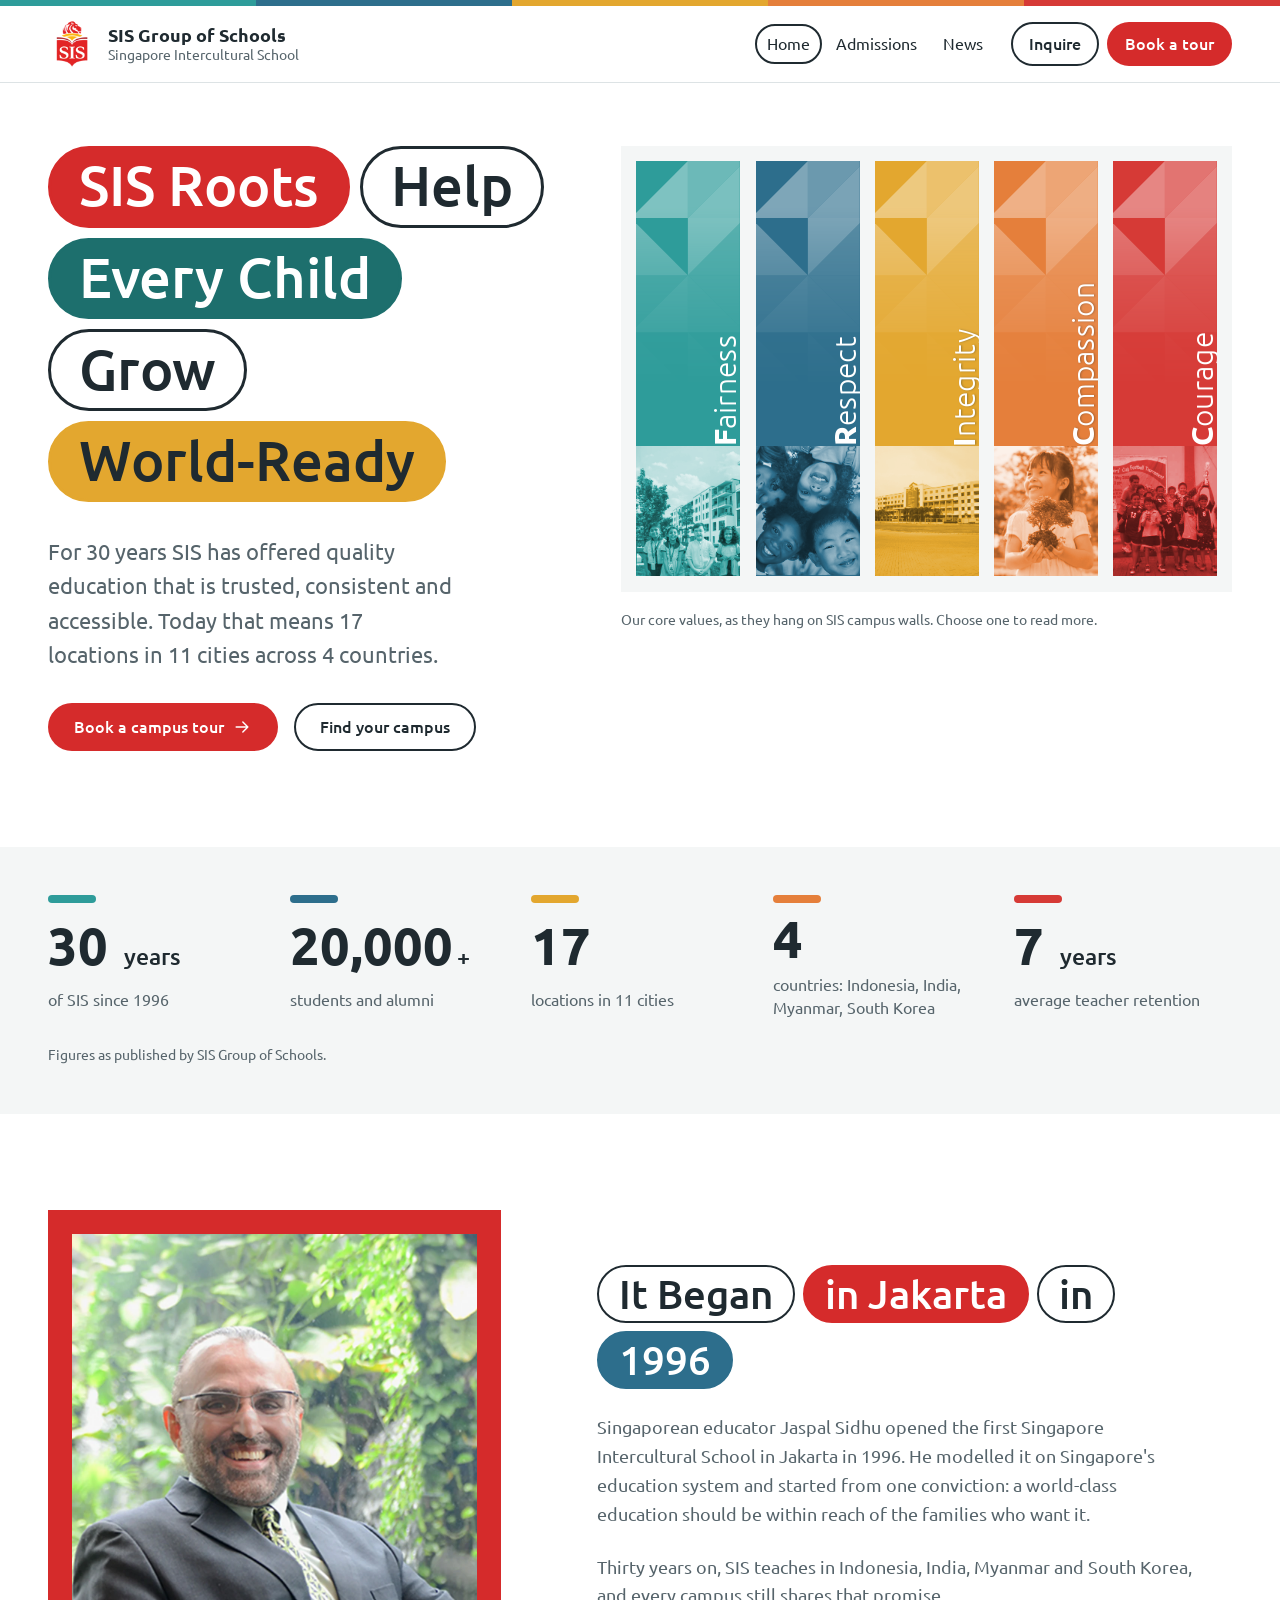
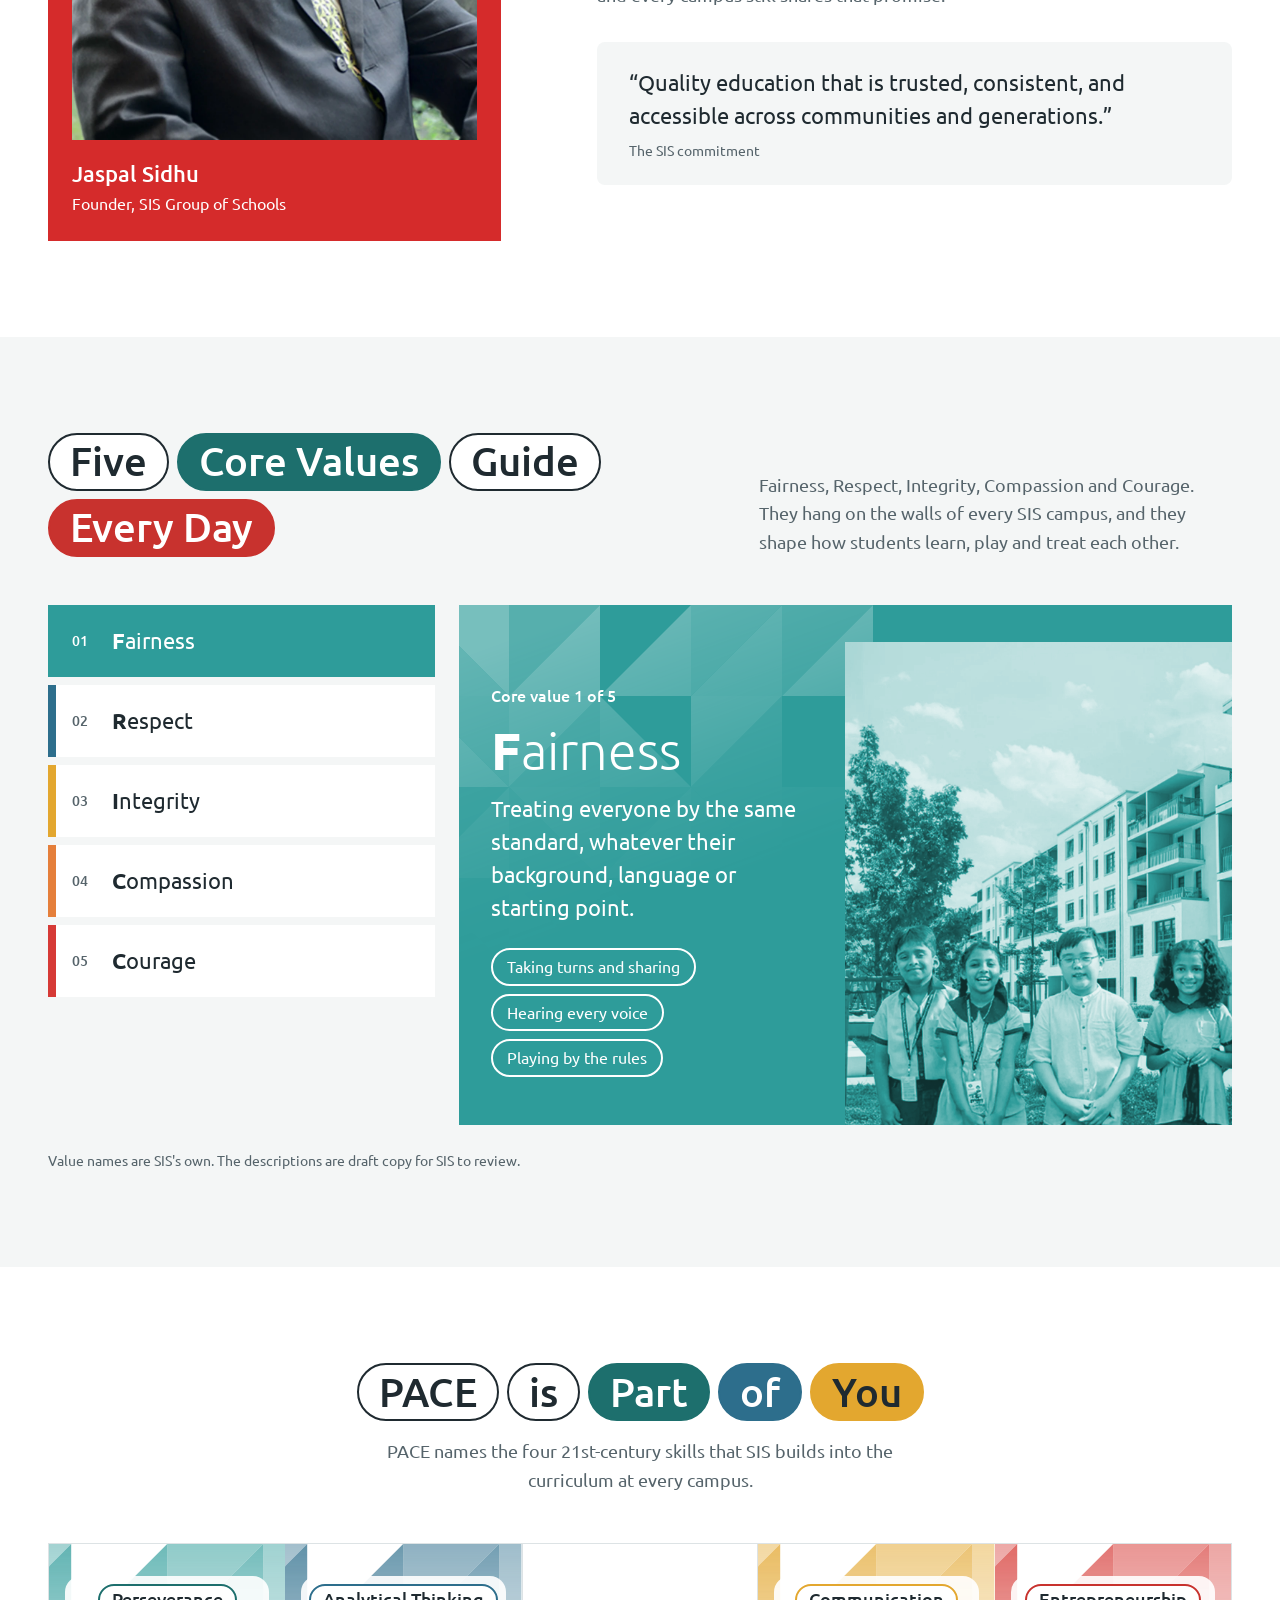
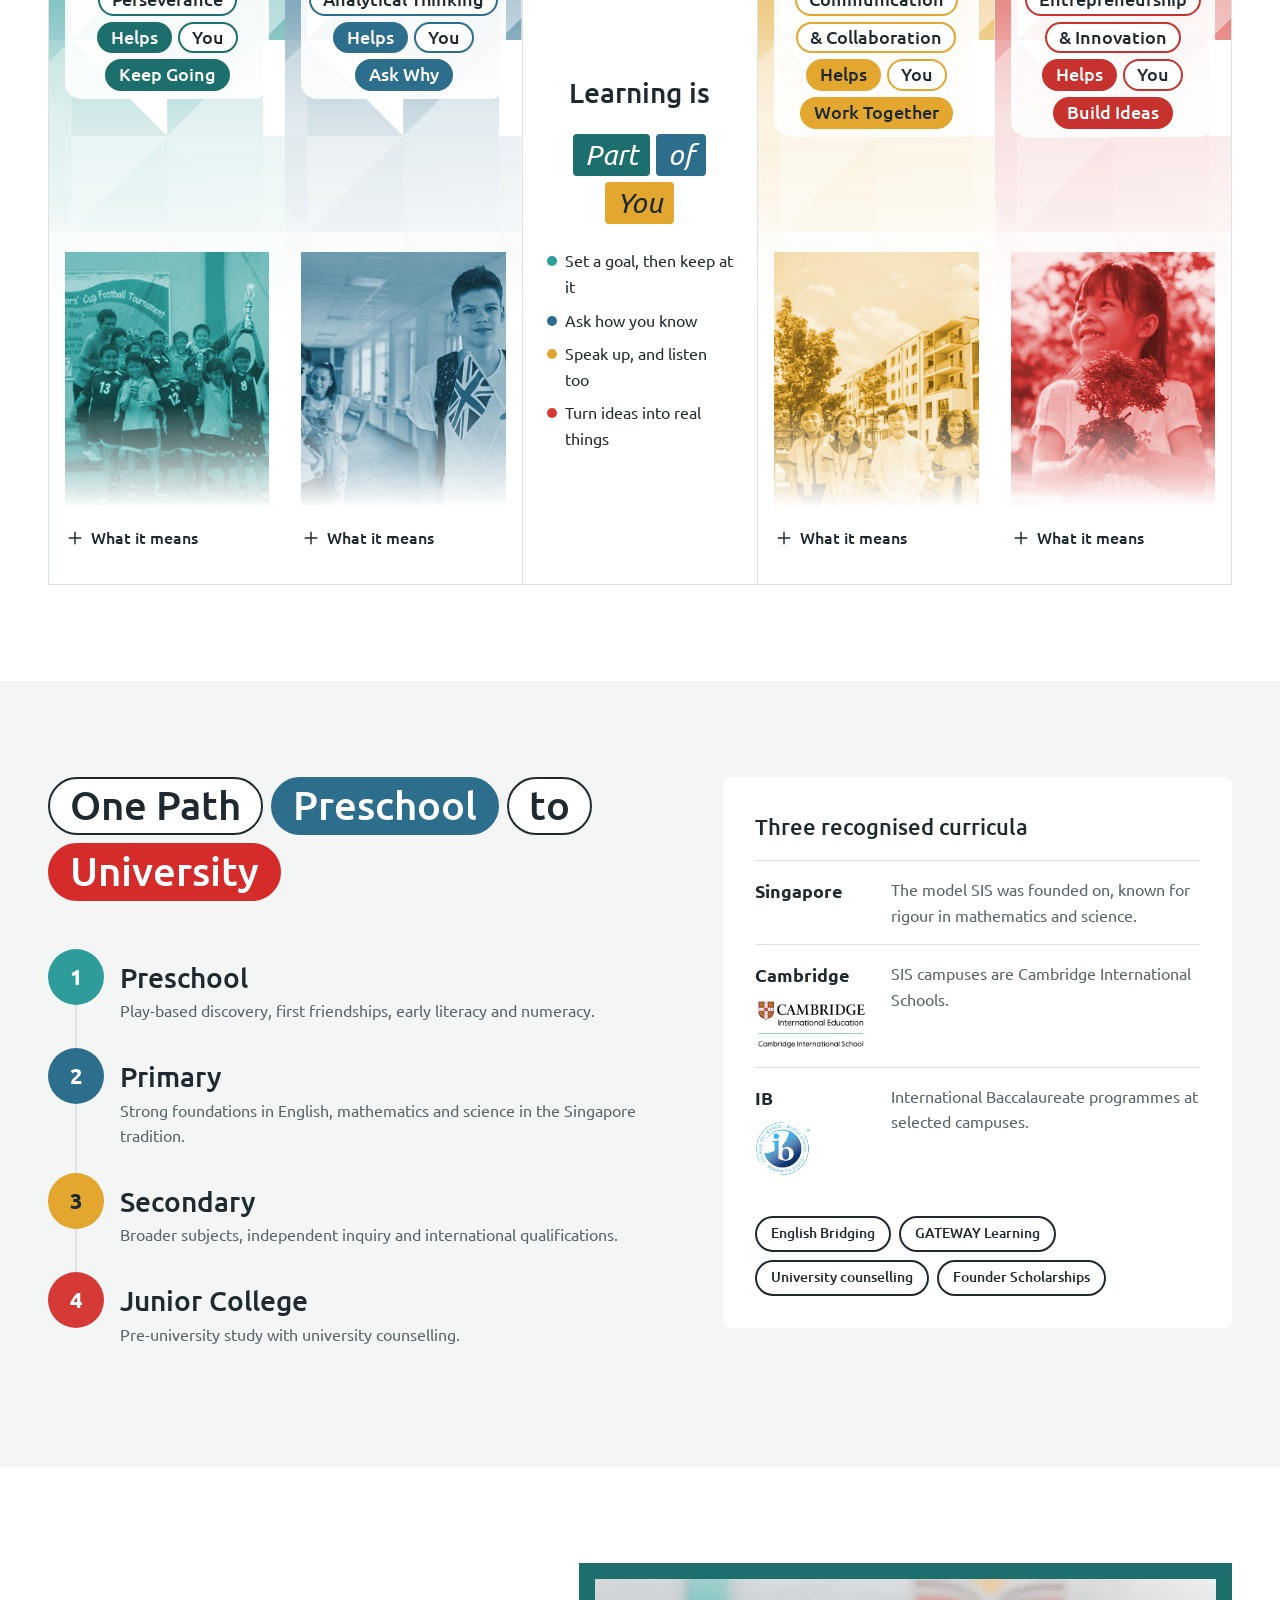
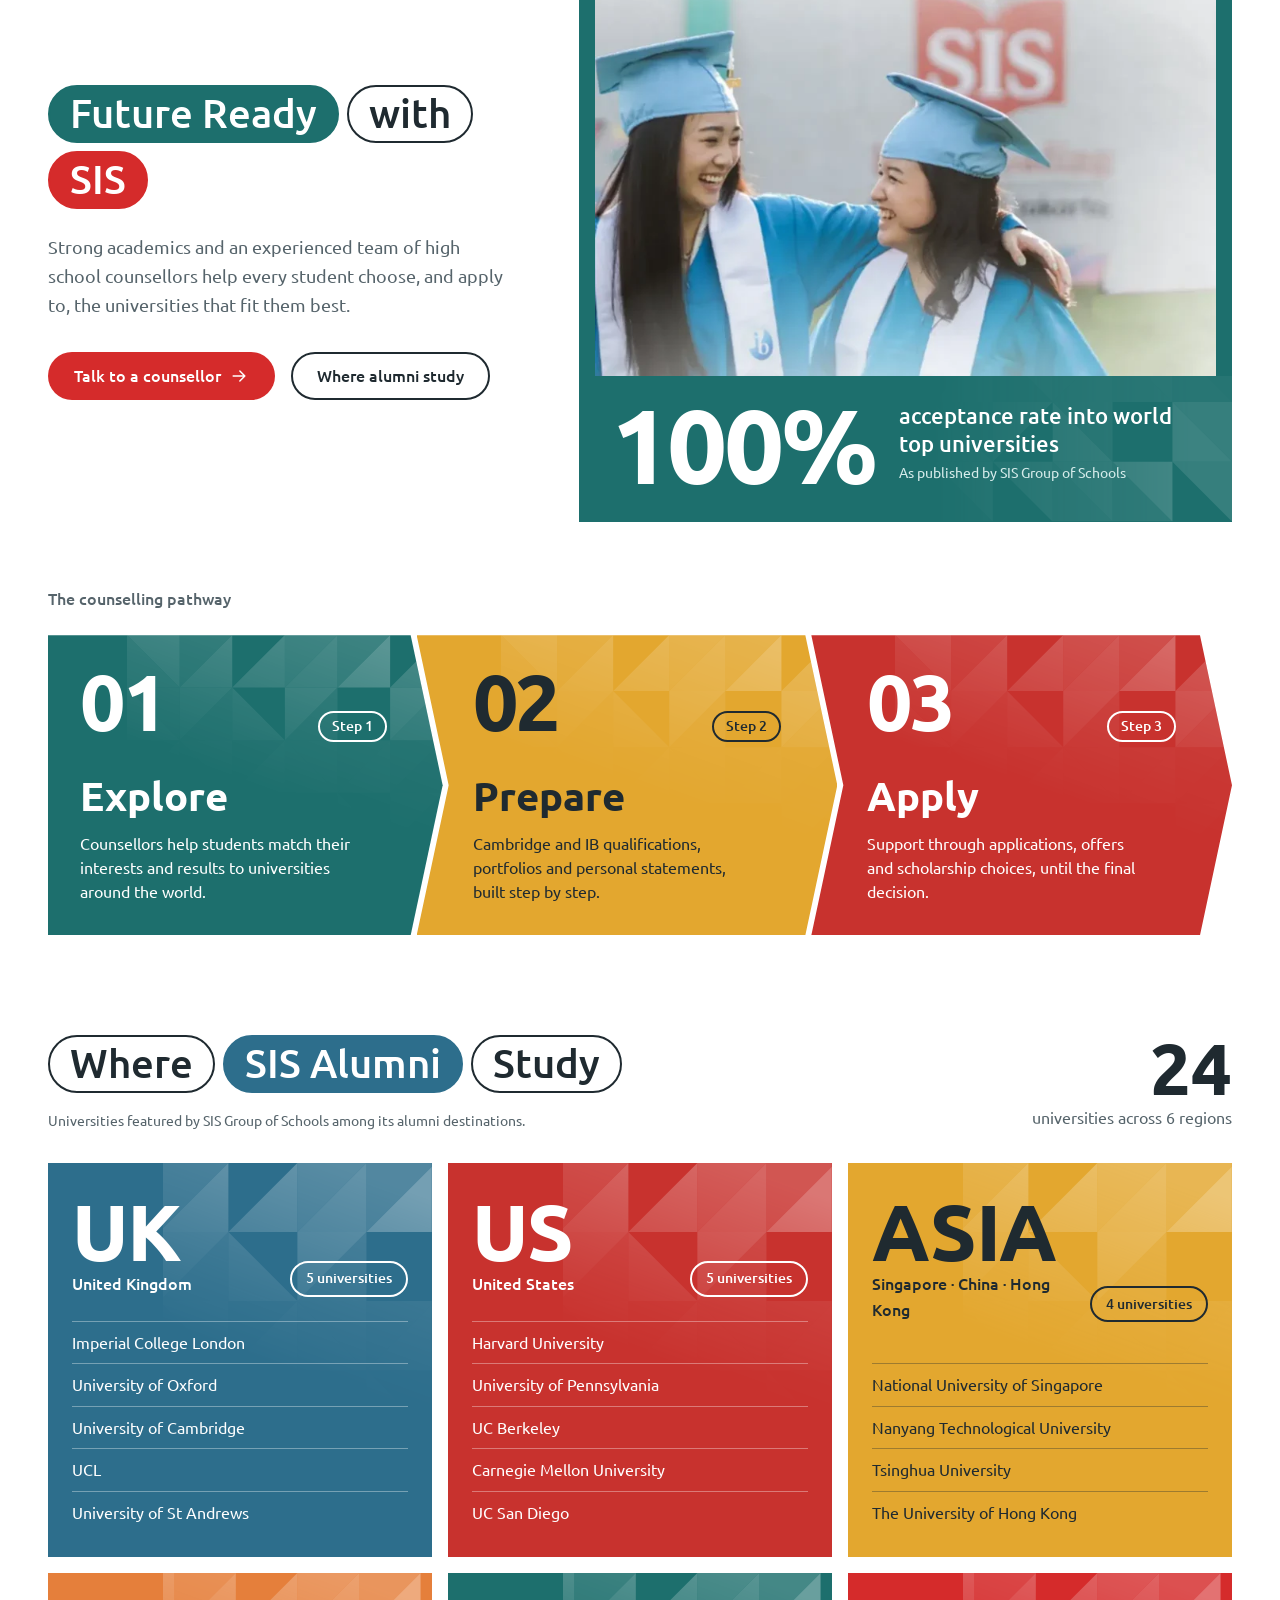
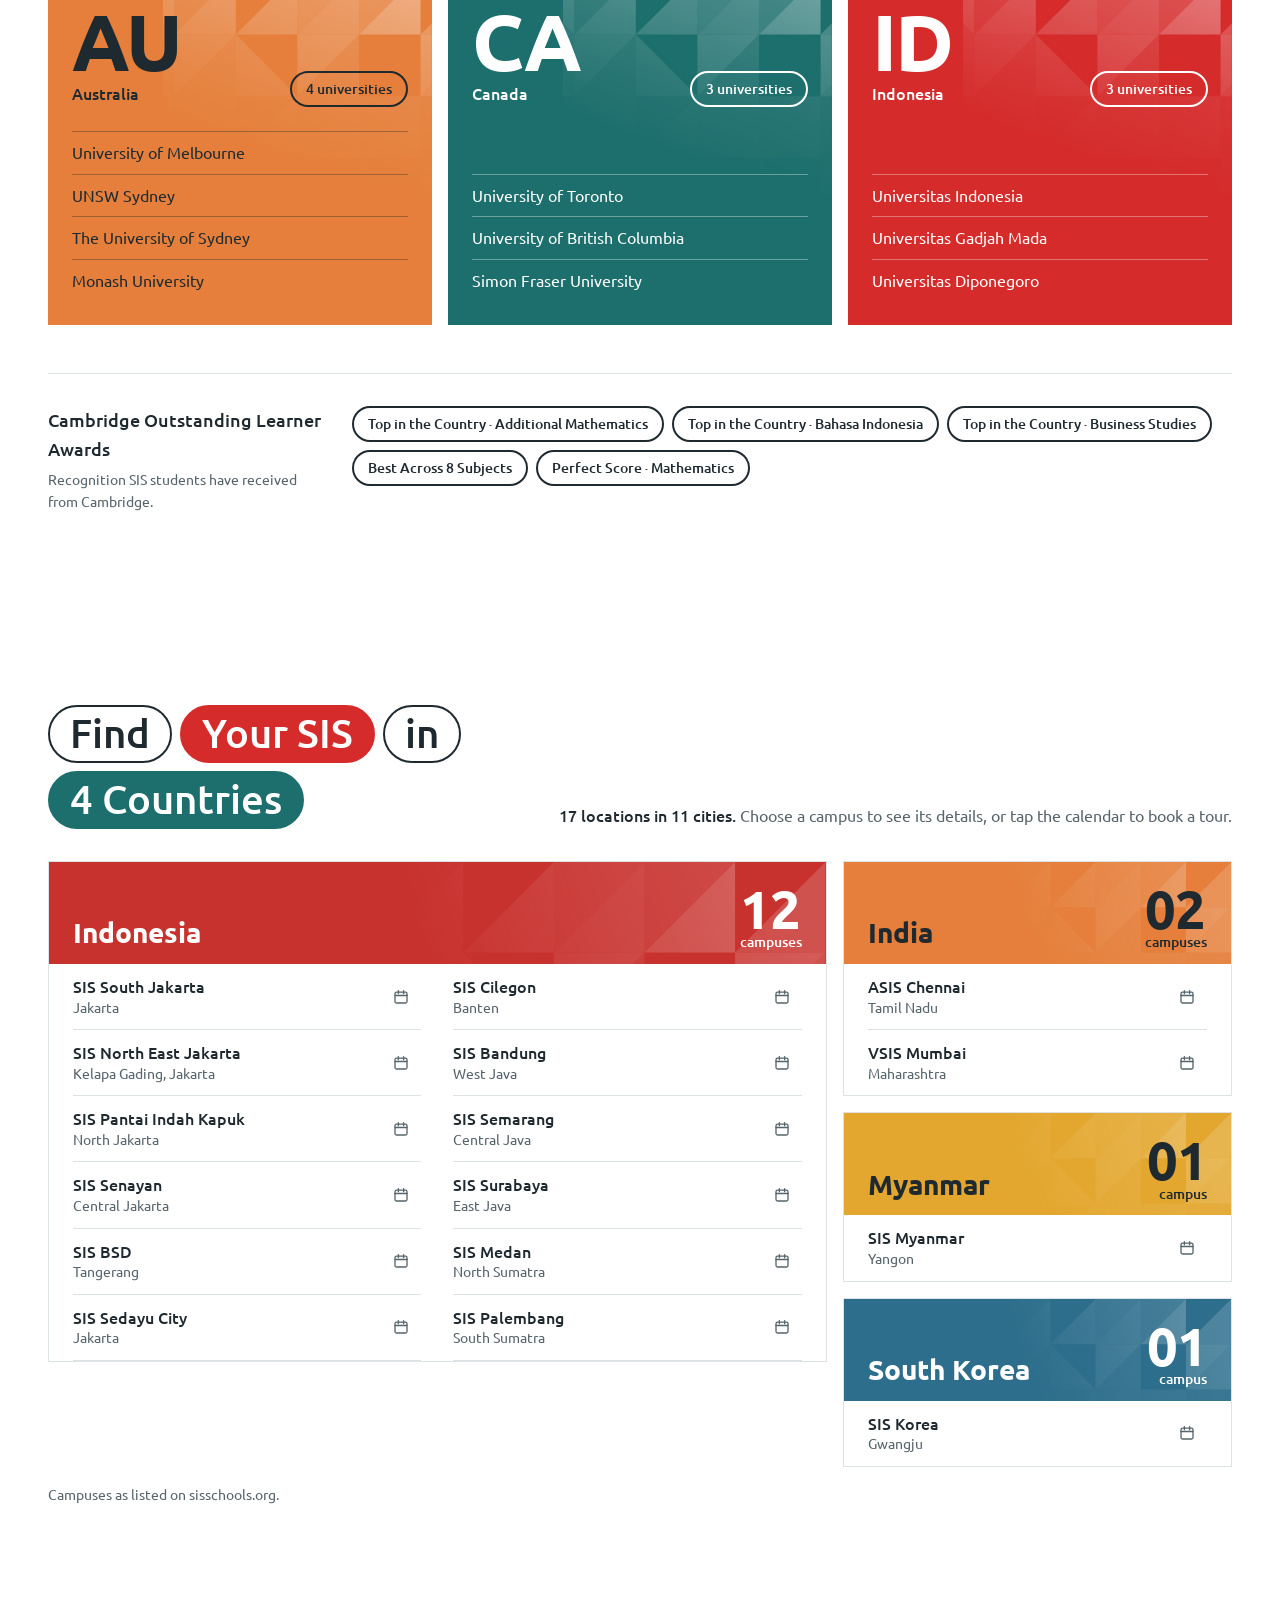
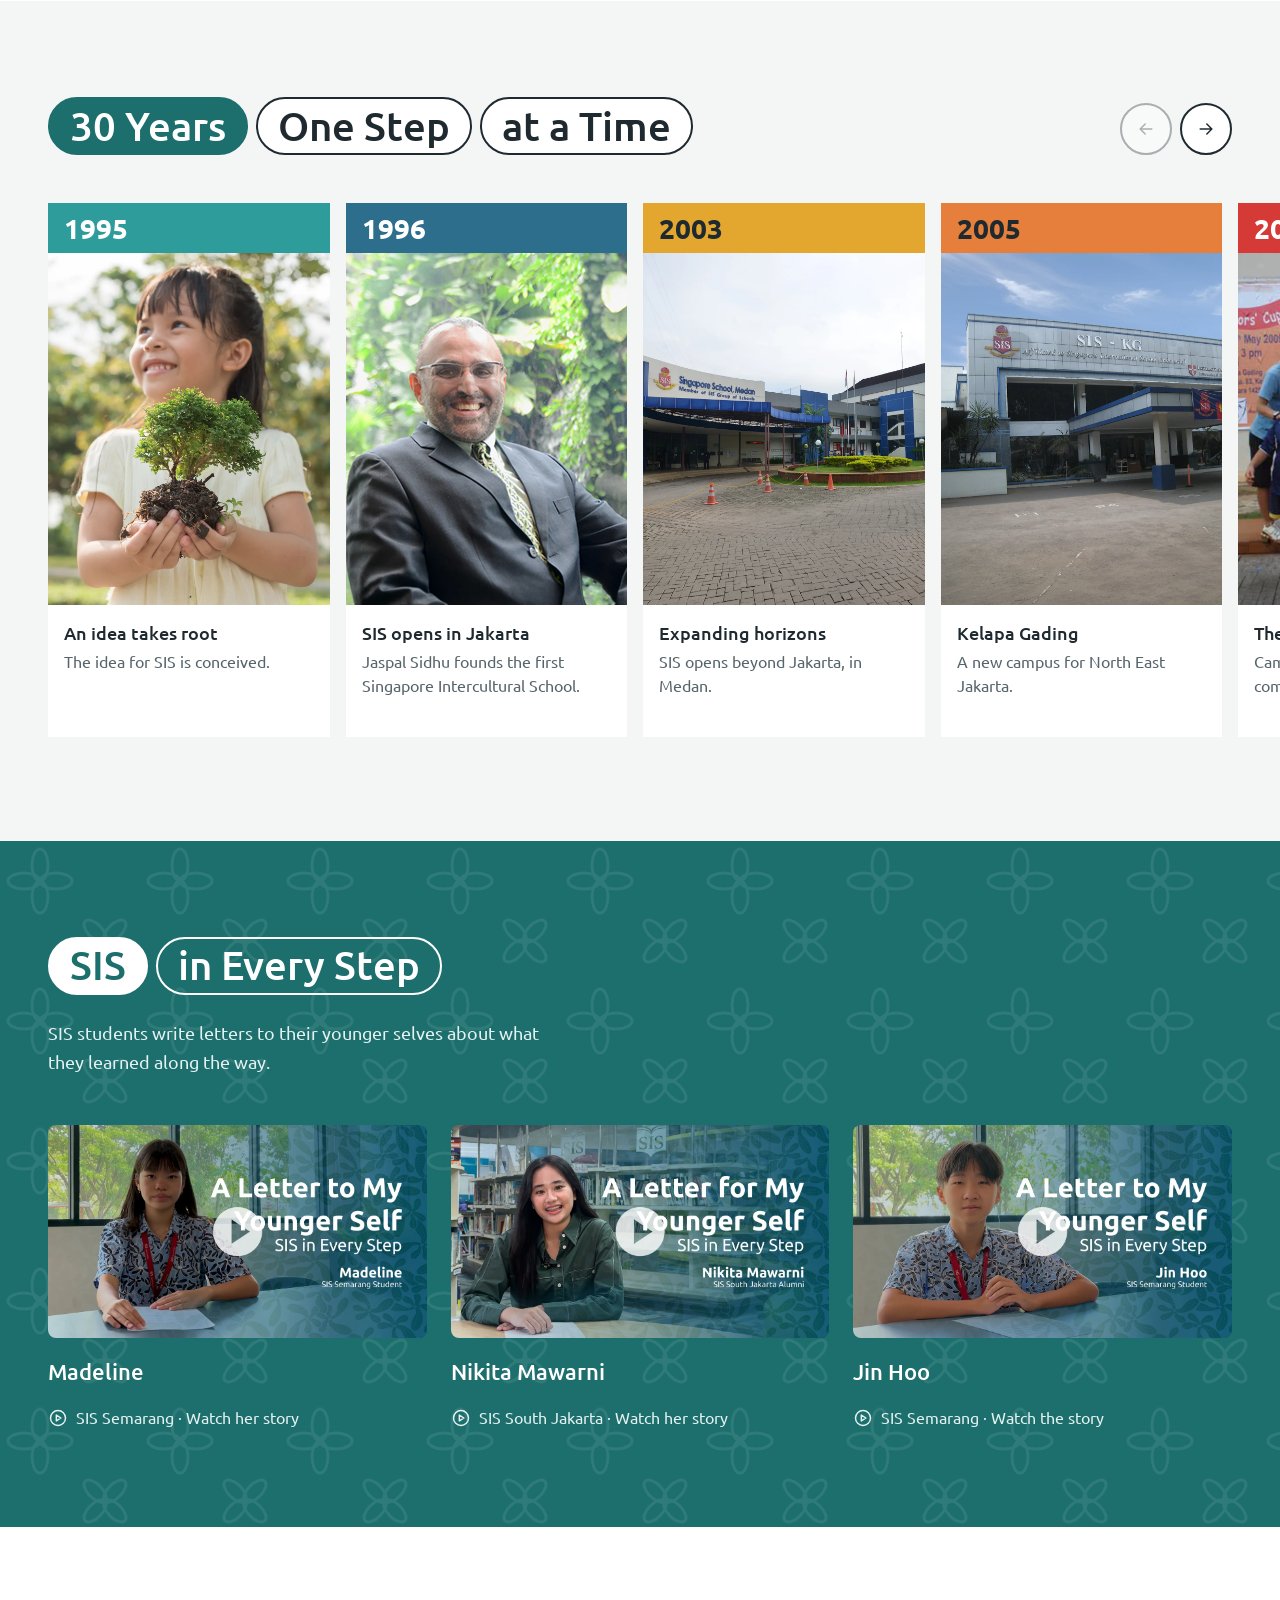
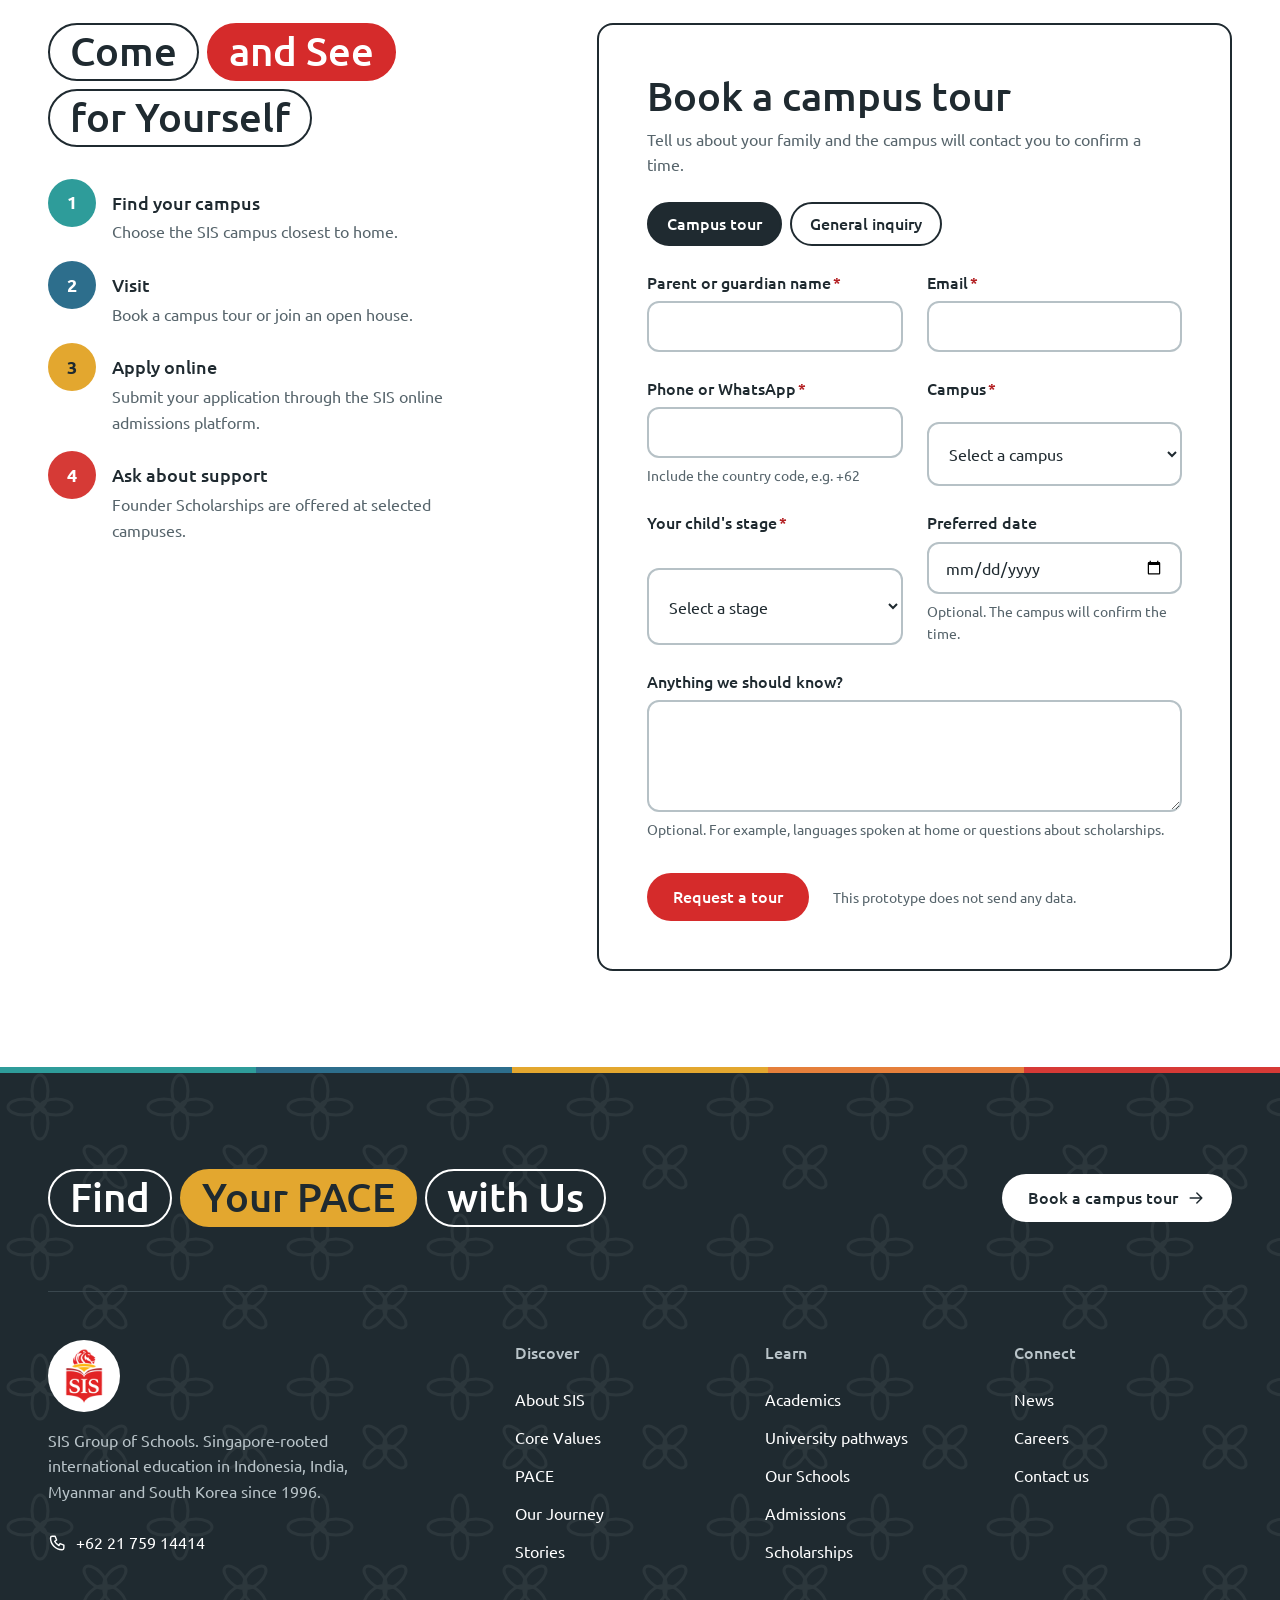
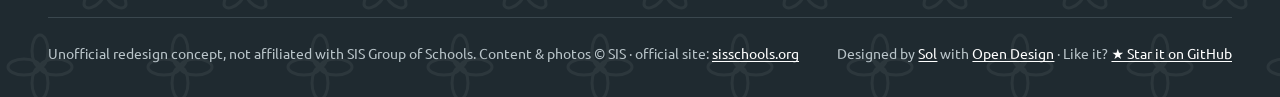
==== commit 6ef66ee5: "Add before/after comparison, Chinese README, designer credit Co-Authored-By: Claude Opus 5.5 (1M con" ====
--- a/index.html
+++ b/index.html
@@ -560,7 +560,7 @@
       <div><h4>Learn</h4><ul><li><a href="#academics">Academics</a></li><li><a href="#university">University pathways</a></li><li><a href="#campuses">Our Schools</a></li><li><a href="admissions.html">Admissions</a></li><li><a href="scholarships.html">Scholarships</a></li></ul></div>
       <div><h4>Connect</h4><ul><li><a href="news.html">News</a></li><li><a href="careers.html">Careers</a></li><li><a href="contact.html">Contact us</a></li></ul></div>
     </div>
-    <div class="legal"><span>Unofficial redesign concept, not affiliated with SIS Group of Schools. Content &amp; photos © SIS · official site: <a href="https://sisschools.org/">sisschools.org</a></span><span>Designed with <a href="https://github.com/nexu-io/open-design">Open Design</a> · <a href="https://github.com/sol1560/sis-website-redesign">Source</a></span></div>
+    <div class="legal"><span>Unofficial redesign concept, not affiliated with SIS Group of Schools. Content &amp; photos © SIS · official site: <a href="https://sisschools.org/">sisschools.org</a></span><span>Designed by <a href="https://github.com/sol1560">Sol</a> with <a href="https://github.com/nexu-io/open-design">Open Design</a> · Like it? <a href="https://github.com/sol1560/sis-website-redesign">★ Star it on GitHub</a></span></div>
   </div>
 </footer>
 
